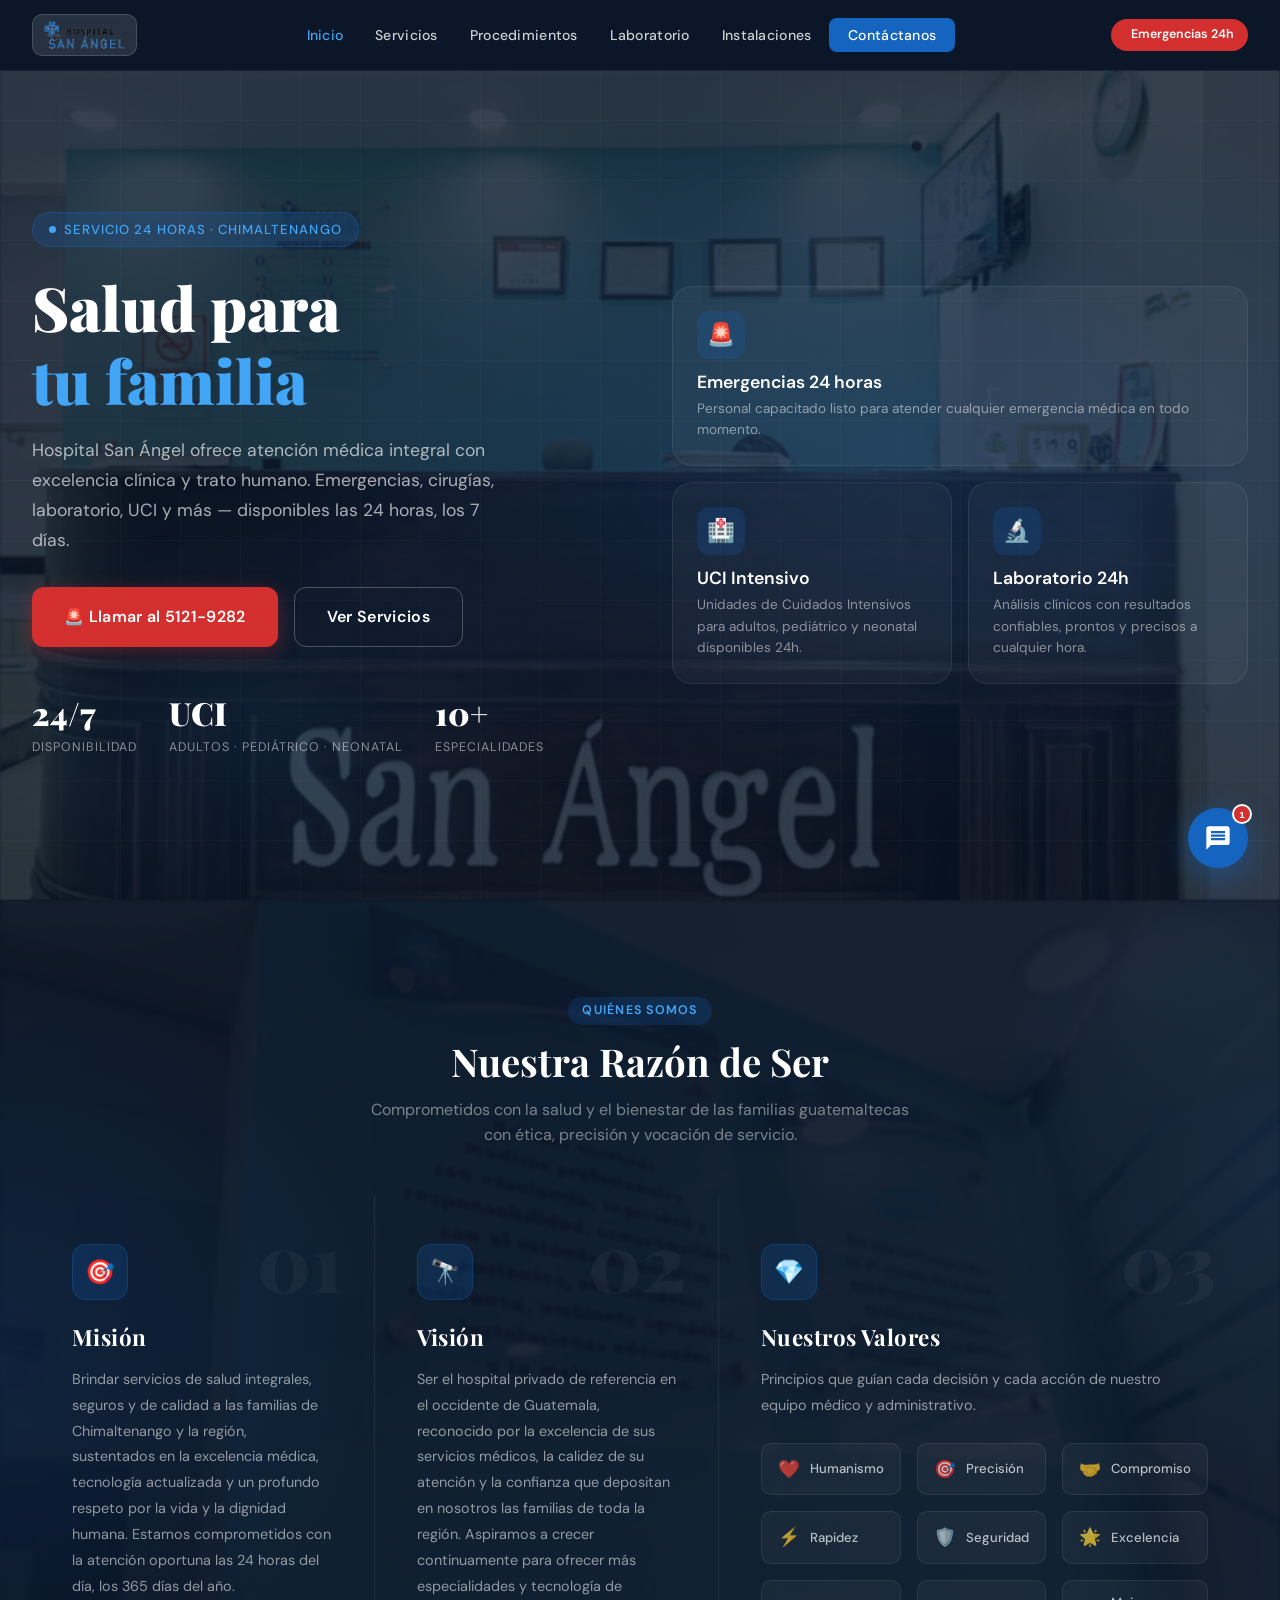
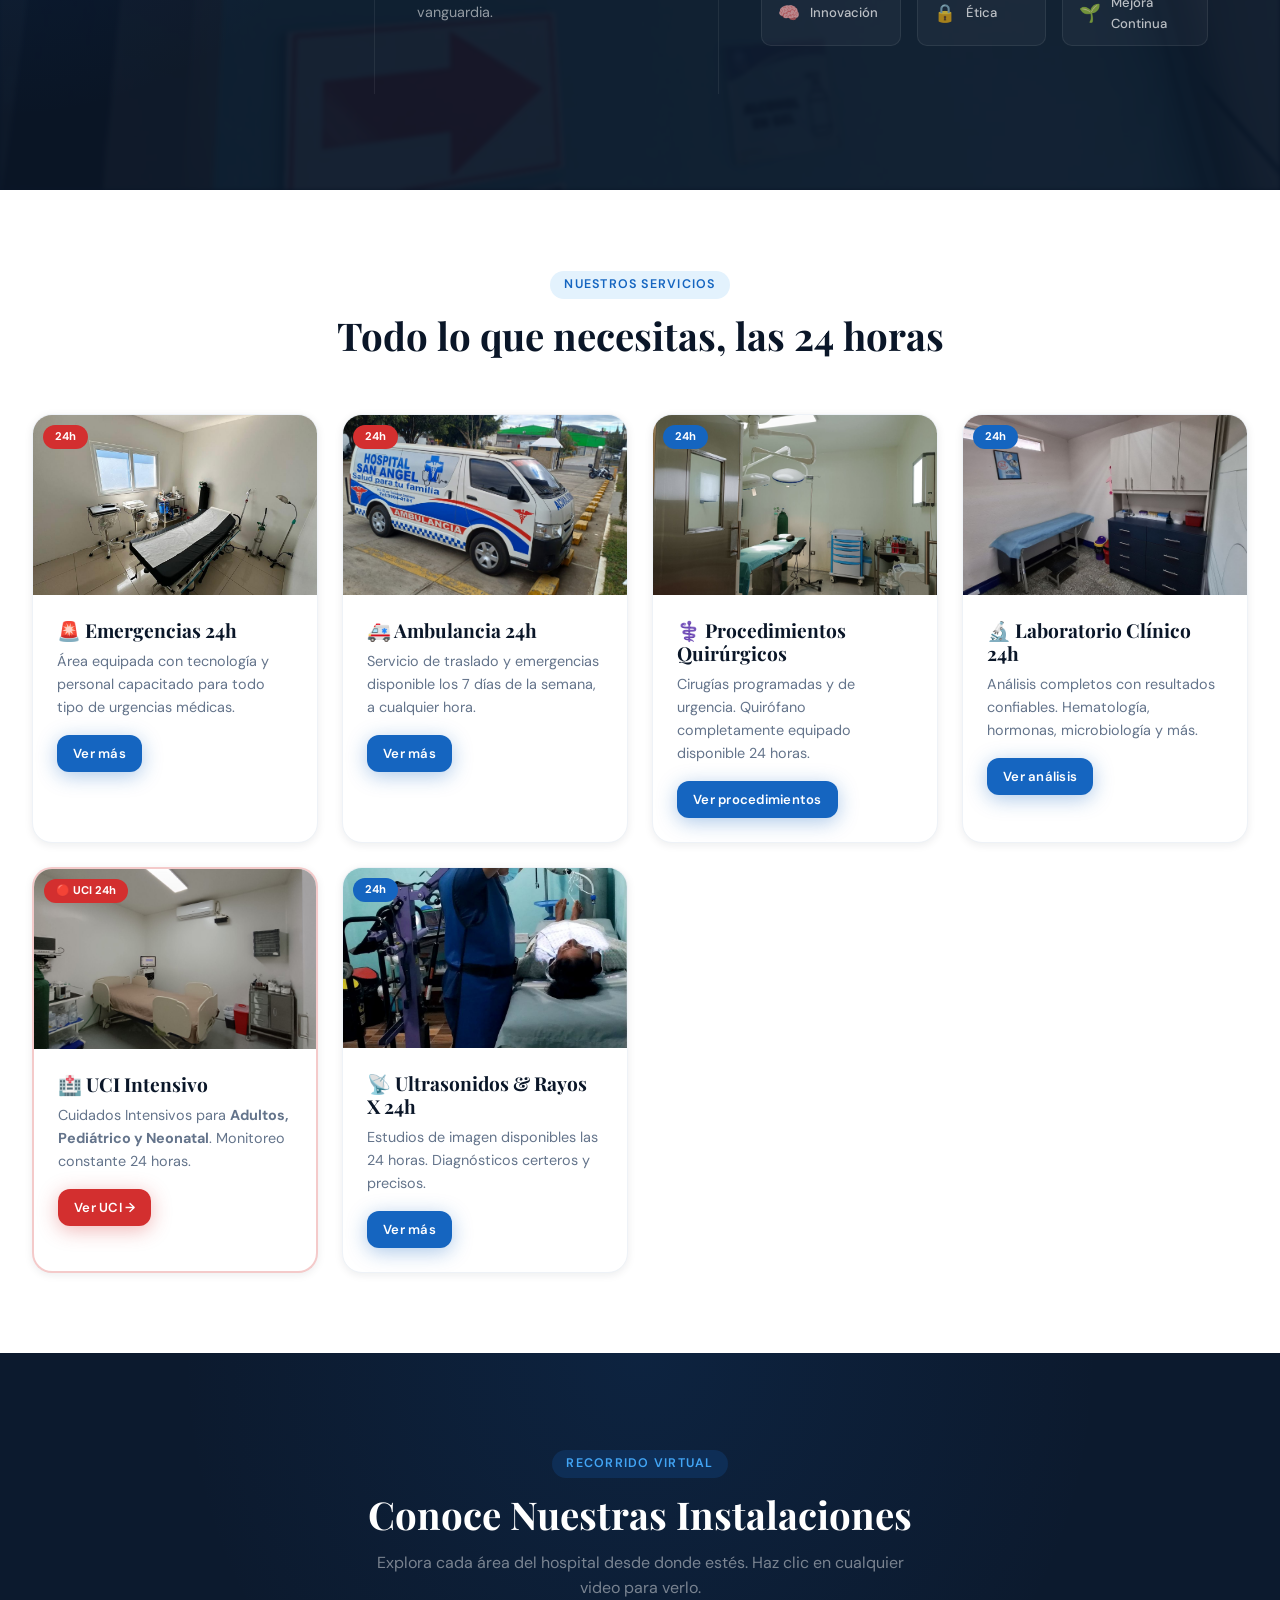
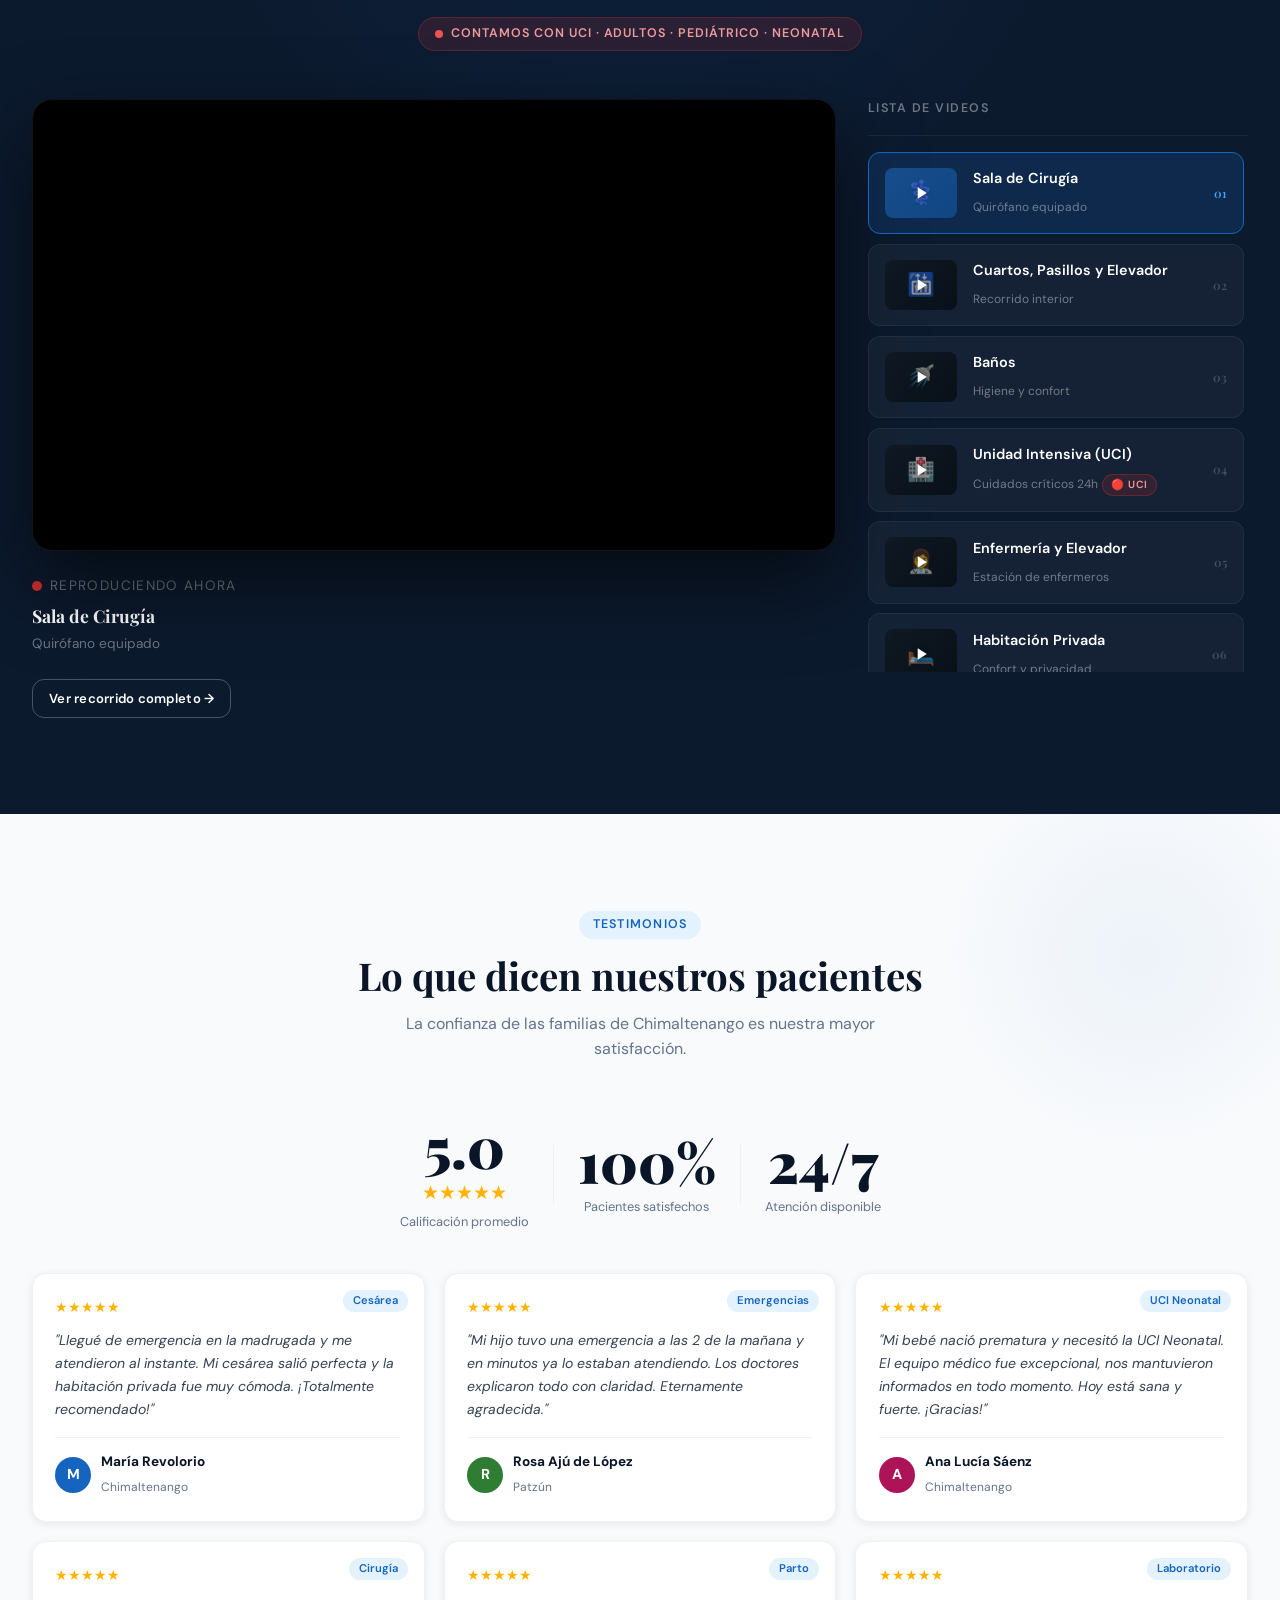
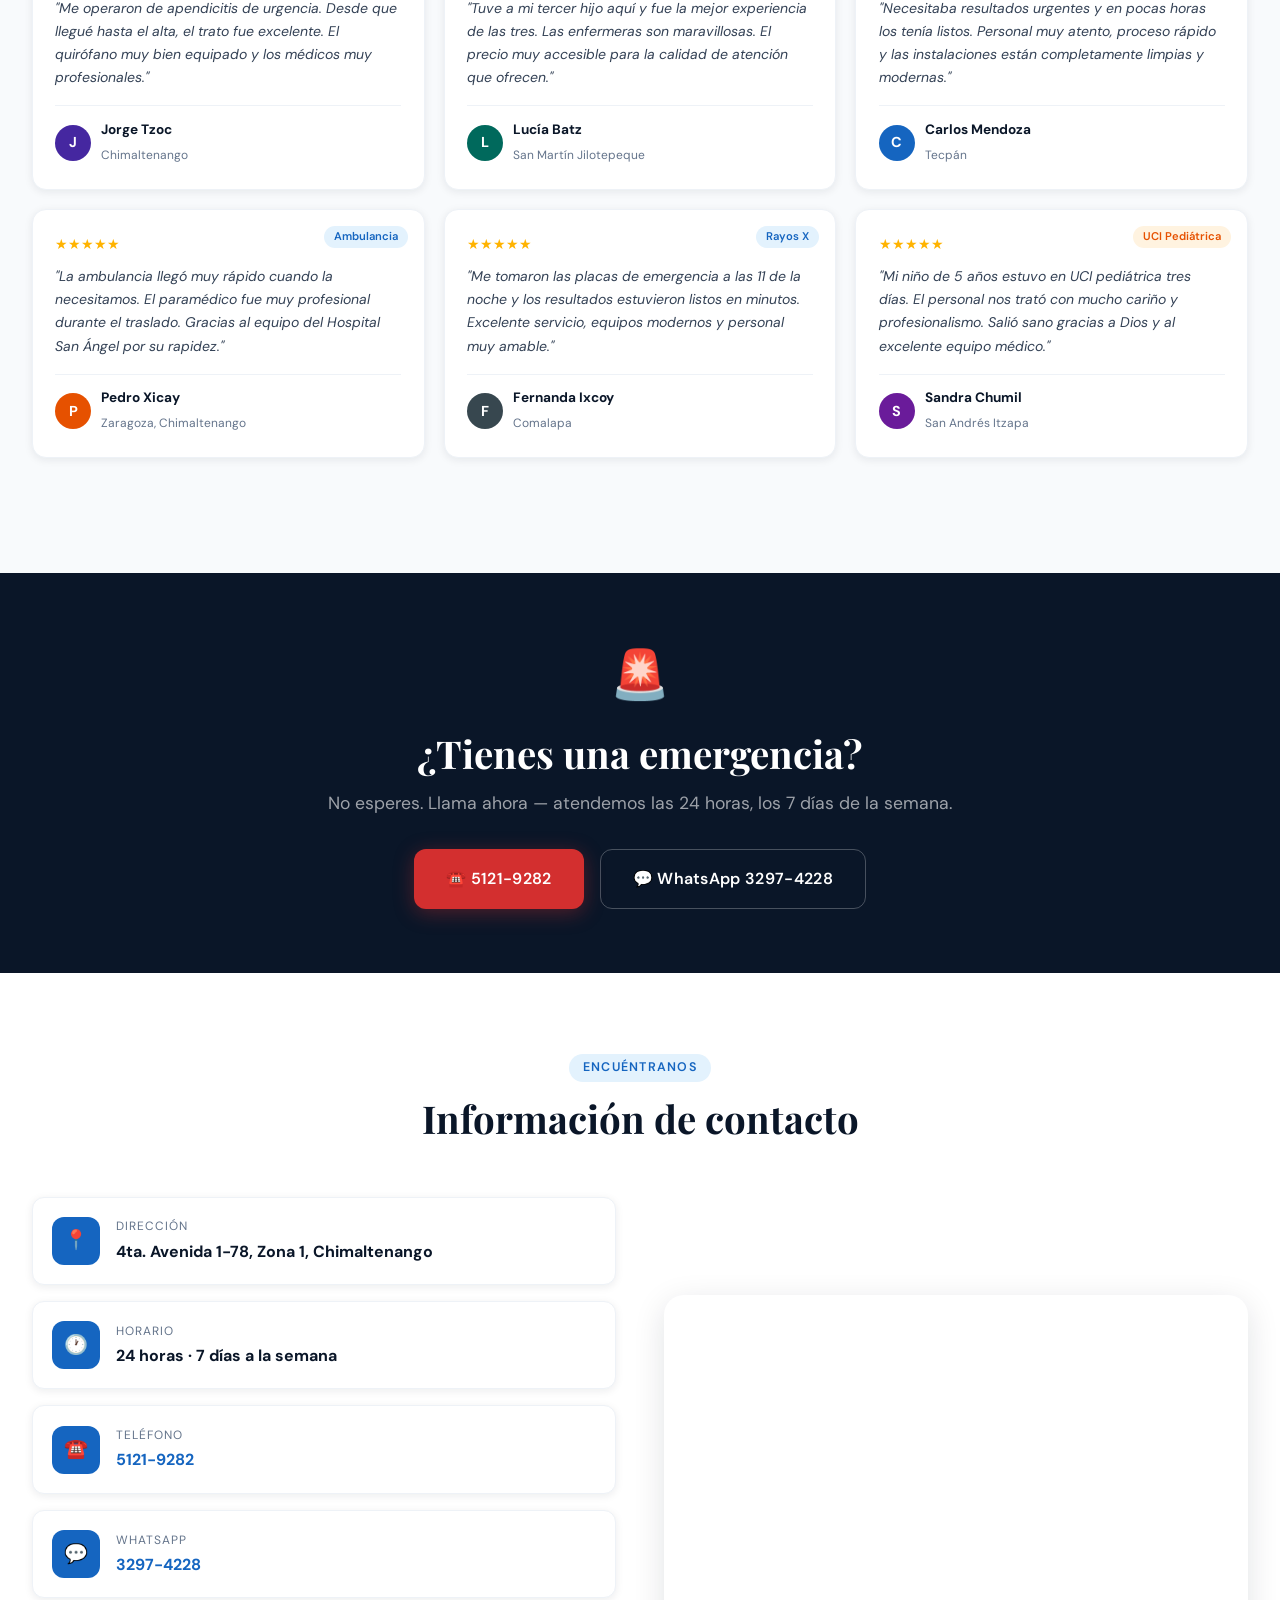
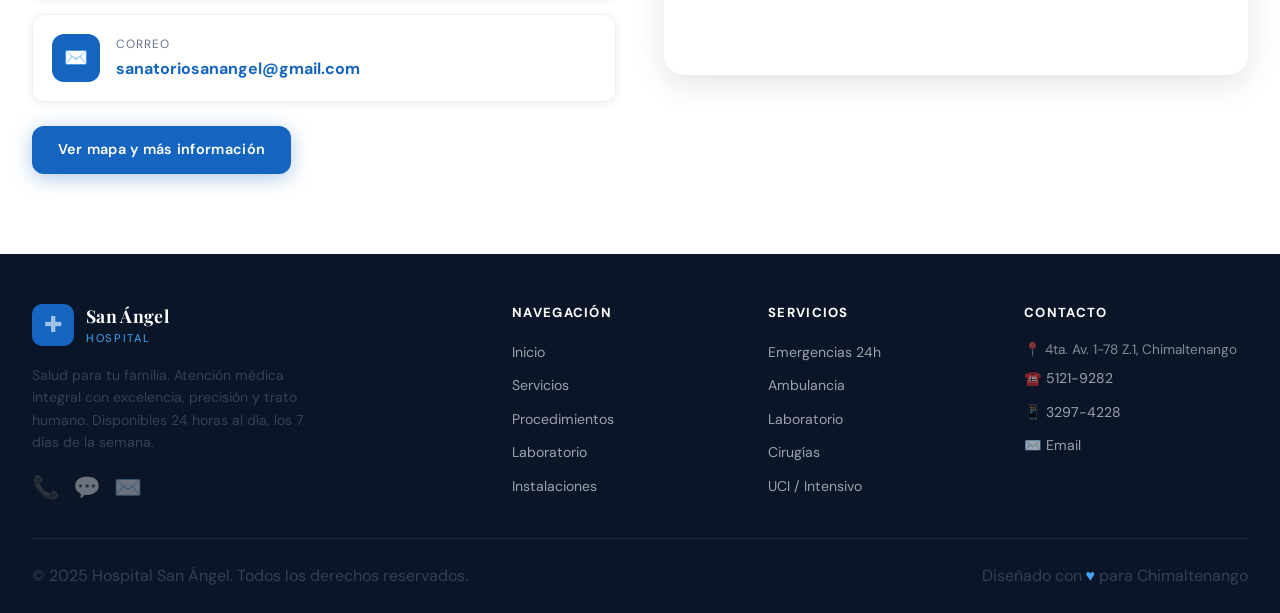
==== index.html @ 94cc9ede "first commit" ====
<!DOCTYPE html>
<html lang="es">
<head>
  <meta charset="UTF-8">
  <meta name="referrer" content="strict-origin-when-cross-origin">
  <meta name="viewport" content="width=device-width, initial-scale=1.0">
  <title>Hospital San Ángel – Salud para tu Familia | Chimaltenango 24hrs</title>
  <meta name="description" content="Hospital San Ángel en Chimaltenango. Atención médica 24 horas: emergencias, cirugías, laboratorio, rayos X, ultrasonidos, UCI Adultos, Pediátrico y Neonatal. Llama al 5121-9282.">
  <link rel="stylesheet" href="css/main.css">
</head>
<body>

<div id="header-root"></div>

<!-- ═══ HERO ═══ -->
<section class="hero" id="home">
  <!-- Foto real del hospital como fondo -->
  <div style="position:absolute;inset:0;z-index:0;overflow:hidden;">
    <img src="assets/fotos/recepcion2.jpg" alt="" 
         style="width:100%;height:100%;object-fit:cover;opacity:0.18;filter:blur(1px) saturate(0.6);">
  </div>
  <div class="hero-bg" style="z-index:1;"></div>
  <div class="hero-grid" style="z-index:1;"></div>
  <div class="hero-inner" style="position:relative;z-index:2;">
    <div class="hero-content">
      <div class="hero-badge fade-in">
        <span class="dot"></span>
        Servicio 24 horas · Chimaltenango
      </div>
      <h1 class="hero-title fade-in fade-in-delay-1">
        Salud para
        <span>tu familia</span>
      </h1>
      <p class="hero-desc fade-in fade-in-delay-2">
        Hospital San Ángel ofrece atención médica integral con excelencia clínica y trato humano. Emergencias, cirugías, laboratorio, UCI y más — disponibles las 24 horas, los 7 días.
      </p>
      <div class="hero-actions fade-in fade-in-delay-3">
        <a href="tel:51219282" class="btn btn-red btn-lg">🚨 Llamar al 5121-9282</a>
        <a href="pages/servicios.html" class="btn btn-outline btn-lg">Ver Servicios</a>
      </div>
      <div class="hero-stats fade-in fade-in-delay-4">
        <div>
          <div class="hero-stat-num">24/7</div>
          <div class="hero-stat-label">Disponibilidad</div>
        </div>
        <div>
          <div class="hero-stat-num">UCI</div>
          <div class="hero-stat-label">Adultos · Pediátrico · Neonatal</div>
        </div>
        <div>
          <div class="hero-stat-num">10+</div>
          <div class="hero-stat-label">Especialidades</div>
        </div>
      </div>
    </div>
    <div class="hero-cards fade-in fade-in-delay-2">
      <div class="hero-card">
        <div class="hero-card-icon">🚨</div>
        <h4>Emergencias 24 horas</h4>
        <p>Personal capacitado listo para atender cualquier emergencia médica en todo momento.</p>
      </div>
      <div class="hero-card">
        <div class="hero-card-icon">🏥</div>
        <h4>UCI Intensivo</h4>
        <p>Unidades de Cuidados Intensivos para adultos, pediátrico y neonatal disponibles 24h.</p>
      </div>
      <div class="hero-card">
        <div class="hero-card-icon">🔬</div>
        <h4>Laboratorio 24h</h4>
        <p>Análisis clínicos con resultados confiables, prontos y precisos a cualquier hora.</p>
      </div>
    </div>
  </div>
</section>

<!-- ═══ MISIÓN VISIÓN VALORES ═══ -->
<section class="mvv-section" id="nosotros" style="position:relative;">
  <div style="position:absolute;inset:0;overflow:hidden;z-index:0;">
    <img src="assets/fotos/vision-mision.jpg" alt="" 
         style="width:100%;height:100%;object-fit:cover;opacity:0.07;filter:blur(2px);">
  </div>
  <div class="container" style="position:relative; z-index:1;">
    <div class="section-header" style="margin-bottom:3rem;">
      <span class="section-label fade-in" style="background:rgba(21,101,192,0.2); color:var(--blue-light); display:inline-block;">Quiénes Somos</span>
      <h2 class="section-title fade-in fade-in-delay-1" style="color:var(--white);">Nuestra Razón de Ser</h2>
      <p class="section-desc fade-in fade-in-delay-2" style="color:rgba(255,255,255,0.45);">Comprometidos con la salud y el bienestar de las familias guatemaltecas con ética, precisión y vocación de servicio.</p>
    </div>
    <div class="mvv-grid fade-in">
      <div class="mvv-card">
        <span class="mvv-number">01</span>
        <div class="mvv-icon">🎯</div>
        <h3>Misión</h3>
        <p>Brindar servicios de salud integrales, seguros y de calidad a las familias de Chimaltenango y la región, sustentados en la excelencia médica, tecnología actualizada y un profundo respeto por la vida y la dignidad humana. Estamos comprometidos con la atención oportuna las 24 horas del día, los 365 días del año.</p>
      </div>
      <div class="mvv-card">
        <span class="mvv-number">02</span>
        <div class="mvv-icon">🔭</div>
        <h3>Visión</h3>
        <p>Ser el hospital privado de referencia en el occidente de Guatemala, reconocido por la excelencia de sus servicios médicos, la calidez de su atención y la confianza que depositan en nosotros las familias de toda la región. Aspiramos a crecer continuamente para ofrecer más especialidades y tecnología de vanguardia.</p>
      </div>
      <div class="mvv-card">
        <span class="mvv-number">03</span>
        <div class="mvv-icon">💎</div>
        <h3>Nuestros Valores</h3>
        <p style="margin-bottom:1.2rem;">Principios que guían cada decisión y cada acción de nuestro equipo médico y administrativo.</p>
        <div class="valores-grid">
          <div class="valor-chip"><span class="v-icon">❤️</span><span>Humanismo</span></div>
          <div class="valor-chip"><span class="v-icon">🎯</span><span>Precisión</span></div>
          <div class="valor-chip"><span class="v-icon">🤝</span><span>Compromiso</span></div>
          <div class="valor-chip"><span class="v-icon">⚡</span><span>Rapidez</span></div>
          <div class="valor-chip"><span class="v-icon">🛡️</span><span>Seguridad</span></div>
          <div class="valor-chip"><span class="v-icon">🌟</span><span>Excelencia</span></div>
          <div class="valor-chip"><span class="v-icon">🧠</span><span>Innovación</span></div>
          <div class="valor-chip"><span class="v-icon">🔒</span><span>Ética</span></div>
          <div class="valor-chip"><span class="v-icon">🌱</span><span>Mejora Continua</span></div>
        </div>
      </div>
    </div>
  </div>
</section>

<!-- ═══ SERVICIOS ═══ -->
<section class="section">
  <div class="container">
    <div class="section-header">
      <span class="section-label fade-in">Nuestros Servicios</span>
      <h2 class="section-title fade-in fade-in-delay-1">Todo lo que necesitas, las 24 horas</h2>
    </div>
    <div class="cards-grid">

      <!-- EMERGENCIAS -->
      <div class="card fade-in" style="padding:0; overflow:hidden;">
        <div style="height:180px; overflow:hidden; position:relative;">
          <img src="assets/fotos/area-de-emergencias.jpg" alt="Emergencias"
               style="width:100%;height:100%;object-fit:cover;transition:transform 0.4s ease;"
               onmouseover="this.style.transform='scale(1.06)'" onmouseout="this.style.transform='scale(1)'">
          <div style="position:absolute;top:10px;left:10px;background:var(--red);color:white;border-radius:100px;padding:3px 12px;font-size:0.7rem;font-weight:700;">24h</div>
        </div>
        <div style="padding:1.5rem;">
          <h3 style="margin-bottom:0.5rem;">🚨 Emergencias 24h</h3>
          <p>Área equipada con tecnología y personal capacitado para todo tipo de urgencias médicas.</p>
          <a href="pages/servicios.html#emergencias" class="btn btn-primary btn-sm" style="margin-top:1rem;">Ver más</a>
        </div>
      </div>

      <!-- AMBULANCIA -->
      <div class="card fade-in fade-in-delay-1" style="padding:0; overflow:hidden;">
        <div style="height:180px; overflow:hidden; position:relative;">
          <img src="assets/fotos/ambulancia.jpg" alt="Ambulancia"
               style="width:100%;height:100%;object-fit:cover;transition:transform 0.4s ease;"
               onmouseover="this.style.transform='scale(1.06)'" onmouseout="this.style.transform='scale(1)'">
          <div style="position:absolute;top:10px;left:10px;background:var(--red);color:white;border-radius:100px;padding:3px 12px;font-size:0.7rem;font-weight:700;">24h</div>
        </div>
        <div style="padding:1.5rem;">
          <h3 style="margin-bottom:0.5rem;">🚑 Ambulancia 24h</h3>
          <p>Servicio de traslado y emergencias disponible los 7 días de la semana, a cualquier hora.</p>
          <a href="pages/servicios.html#ambulancia" class="btn btn-primary btn-sm" style="margin-top:1rem;">Ver más</a>
        </div>
      </div>

      <!-- CIRUGÍAS -->
      <div class="card fade-in fade-in-delay-2" style="padding:0; overflow:hidden;">
        <div style="height:180px; overflow:hidden; position:relative;">
          <img src="assets/fotos/cirugia-1.jpg" alt="Cirugías"
               style="width:100%;height:100%;object-fit:cover;transition:transform 0.4s ease;"
               onmouseover="this.style.transform='scale(1.06)'" onmouseout="this.style.transform='scale(1)'">
          <div style="position:absolute;top:10px;left:10px;background:var(--blue);color:white;border-radius:100px;padding:3px 12px;font-size:0.7rem;font-weight:700;">24h</div>
        </div>
        <div style="padding:1.5rem;">
          <h3 style="margin-bottom:0.5rem;">⚕️ Procedimientos Quirúrgicos</h3>
          <p>Cirugías programadas y de urgencia. Quirófano completamente equipado disponible 24 horas.</p>
          <a href="pages/procedimientos.html" class="btn btn-primary btn-sm" style="margin-top:1rem;">Ver procedimientos</a>
        </div>
      </div>

      <!-- LABORATORIO -->
      <div class="card fade-in fade-in-delay-3" style="padding:0; overflow:hidden;">
        <div style="height:180px; overflow:hidden; position:relative;">
          <img src="assets/fotos/laboratorio-1.jpg" alt="Laboratorio"
               style="width:100%;height:100%;object-fit:cover;transition:transform 0.4s ease;"
               onmouseover="this.style.transform='scale(1.06)'" onmouseout="this.style.transform='scale(1)'">
          <div style="position:absolute;top:10px;left:10px;background:var(--blue);color:white;border-radius:100px;padding:3px 12px;font-size:0.7rem;font-weight:700;">24h</div>
        </div>
        <div style="padding:1.5rem;">
          <h3 style="margin-bottom:0.5rem;">🔬 Laboratorio Clínico 24h</h3>
          <p>Análisis completos con resultados confiables. Hematología, hormonas, microbiología y más.</p>
          <a href="pages/laboratorio.html" class="btn btn-primary btn-sm" style="margin-top:1rem;">Ver análisis</a>
        </div>
      </div>

      <!-- UCI -->
      <div class="card fade-in" style="border: 2px solid rgba(211,47,47,0.25); padding:0; overflow:hidden; position:relative;">
        <div style="height:180px; overflow:hidden; position:relative;">
          <img src="assets/fotos/intensivo-1.jpg" alt="UCI"
               style="width:100%;height:100%;object-fit:cover;transition:transform 0.4s ease;"
               onmouseover="this.style.transform='scale(1.06)'" onmouseout="this.style.transform='scale(1)'">
          <div style="position:absolute;top:10px;left:10px;background:var(--red);color:white;border-radius:100px;padding:3px 12px;font-size:0.7rem;font-weight:700;">🔴 UCI 24h</div>
        </div>
        <div style="padding:1.5rem;">
          <h3 style="margin-bottom:0.5rem;">🏥 UCI Intensivo</h3>
          <p>Cuidados Intensivos para <strong>Adultos, Pediátrico y Neonatal</strong>. Monitoreo constante 24 horas.</p>
          <a href="pages/servicios.html#uci" class="btn btn-red btn-sm" style="margin-top:1rem;">Ver UCI →</a>
        </div>
      </div>

      <!-- RAYOS X / ULTRASONIDO -->
      <div class="card fade-in fade-in-delay-1" style="padding:0; overflow:hidden;">
        <div style="height:180px; overflow:hidden; position:relative;">
          <img src="assets/fotos/equipo-rx-movil.jpg" alt="Rayos X y Ultrasonidos"
               style="width:100%;height:100%;object-fit:cover;transition:transform 0.4s ease;"
               onmouseover="this.style.transform='scale(1.06)'" onmouseout="this.style.transform='scale(1)'">
          <div style="position:absolute;top:10px;left:10px;background:var(--blue);color:white;border-radius:100px;padding:3px 12px;font-size:0.7rem;font-weight:700;">24h</div>
        </div>
        <div style="padding:1.5rem;">
          <h3 style="margin-bottom:0.5rem;">📡 Ultrasonidos & Rayos X 24h</h3>
          <p>Estudios de imagen disponibles las 24 horas. Diagnósticos certeros y precisos.</p>
          <a href="pages/laboratorio.html" class="btn btn-primary btn-sm" style="margin-top:1rem;">Ver más</a>
        </div>
      </div>

    </div>
  </div>
</section>

<!-- ═══ RECORRIDO VIRTUAL – VIDEO ═══ -->
<section class="video-section" id="recorrido">
  <div class="container">
    <div class="section-header" style="position:relative; z-index:1; margin-bottom:3rem;">
      <span class="section-label fade-in" style="background:rgba(21,101,192,0.2); color:var(--blue-light); display:inline-block;">Recorrido Virtual</span>
      <h2 class="section-title fade-in fade-in-delay-1" style="color:var(--white);">Conoce Nuestras Instalaciones</h2>
      <p class="section-desc fade-in fade-in-delay-2" style="color:rgba(255,255,255,0.45);">Explora cada área del hospital desde donde estés. Haz clic en cualquier video para verlo.</p>
      <div style="margin-top:1rem;" class="fade-in fade-in-delay-3">
        <div style="display:inline-flex; align-items:center; gap:8px; background:rgba(211,47,47,0.15); border:1px solid rgba(211,47,47,0.3); border-radius:100px; padding:6px 16px;">
          <span style="width:8px;height:8px;background:#EF5350;border-radius:50%;animation:pulse-red 1.5s infinite;display:block;flex-shrink:0;"></span>
          <span style="color:#EF9A9A; font-size:0.78rem; font-weight:600; letter-spacing:0.08em; text-transform:uppercase;">Contamos con UCI · Adultos · Pediátrico · Neonatal</span>
        </div>
      </div>
    </div>

    <div class="video-layout">
      <div class="video-player-wrap fade-in">
        <div class="video-player-frame">
          <iframe id="mainVideoFrame"
            src="https://www.youtube.com/embed/x-g8DHKuoIQ?rel=0&modestbranding=1&autoplay=1&mute=1"
            title="Sala de Cirugía – Hospital San Ángel"
            allow="accelerometer; autoplay; clipboard-write; encrypted-media; gyroscope; picture-in-picture"
            referrerpolicy="strict-origin-when-cross-origin"
            allowfullscreen></iframe>
        </div>
        <div style="margin-top:1.5rem;">
          <div style="display:flex; align-items:center; gap:8px; margin-bottom:5px;">
            <span class="now-playing-dot"></span>
            <span class="now-playing-text">Reproduciendo ahora</span>
          </div>
          <div class="now-playing-title" id="nowPlayingTitle">Sala de Cirugía</div>
          <div id="nowPlayingDesc" style="color:rgba(255,255,255,0.4); font-size:0.85rem; margin-top:3px;">Quirófano equipado</div>
        </div>
        <div style="margin-top:1.5rem;">
          <a href="pages/recorrido.html" class="btn btn-outline btn-sm">Ver recorrido completo →</a>
        </div>
      </div>

      <div class="fade-in fade-in-delay-1">
        <div style="margin-bottom:1rem; padding-bottom:1rem; border-bottom:1px solid rgba(255,255,255,0.06);">
          <p style="color:rgba(255,255,255,0.4); font-size:0.78rem; letter-spacing:0.12em; text-transform:uppercase; font-weight:600;">Lista de videos</p>
        </div>
        <div class="video-list" id="videoList"></div>
      </div>
    </div>
  </div>
</section>

<!-- ═══ TESTIMONIOS ═══ -->
<section class="testimonios-section" id="testimonios">
  <div class="container">
    <div class="section-header">
      <span class="section-label fade-in">Testimonios</span>
      <h2 class="section-title fade-in fade-in-delay-1">Lo que dicen nuestros pacientes</h2>
      <p class="section-desc fade-in fade-in-delay-2">La confianza de las familias de Chimaltenango es nuestra mayor satisfacción.</p>
    </div>

    <!-- RATING RESUMEN -->
    <div style="display:flex; align-items:center; justify-content:center; gap:1.5rem; margin-bottom:2.5rem; flex-wrap:wrap;" class="fade-in">
      <div style="text-align:center;">
        <div style="font-family:'Playfair Display',serif; font-size:3.5rem; font-weight:900; color:var(--navy); line-height:1;">5.0</div>
        <div style="display:flex; gap:3px; justify-content:center; margin:4px 0;">
          <span style="color:#FFB300; font-size:1.2rem;">★★★★★</span>
        </div>
        <div style="font-size:0.8rem; color:var(--gray-500);">Calificación promedio</div>
      </div>
      <div style="width:1px; height:60px; background:var(--gray-200);"></div>
      <div style="text-align:center;">
        <div style="font-family:'Playfair Display',serif; font-size:3.5rem; font-weight:900; color:var(--navy); line-height:1;">100%</div>
        <div style="font-size:0.8rem; color:var(--gray-500); margin-top:8px;">Pacientes satisfechos</div>
      </div>
      <div style="width:1px; height:60px; background:var(--gray-200);"></div>
      <div style="text-align:center;">
        <div style="font-family:'Playfair Display',serif; font-size:3.5rem; font-weight:900; color:var(--navy); line-height:1;">24/7</div>
        <div style="font-size:0.8rem; color:var(--gray-500); margin-top:8px;">Atención disponible</div>
      </div>
    </div>

    <!-- GRID DE TARJETAS -->
    <div style="
      display: grid;
      grid-template-columns: repeat(3, 1fr);
      gap: 1.2rem;
    " class="fade-in" id="testimoniosGrid">

      <!-- 1 -->
      <div style="background:white; border-radius:14px; padding:1.4rem; border:1px solid var(--gray-200); box-shadow:var(--shadow-sm); position:relative; transition:box-shadow 0.3s, transform 0.3s;"
           onmouseover="this.style.boxShadow='0 8px 32px rgba(10,22,40,0.12)';this.style.transform='translateY(-3px)'"
           onmouseout="this.style.boxShadow='var(--shadow-sm)';this.style.transform='translateY(0)'">
        <span style="position:absolute;top:1rem;right:1rem;background:var(--blue-pale);color:var(--blue);border-radius:100px;padding:2px 10px;font-size:0.7rem;font-weight:600;">Cesárea</span>
        <div style="color:#FFB300; font-size:0.9rem; margin-bottom:0.6rem;">★★★★★</div>
        <p style="font-size:0.875rem; color:var(--gray-700); line-height:1.65; font-style:italic; margin-bottom:1rem;">"Llegué de emergencia en la madrugada y me atendieron al instante. Mi cesárea salió perfecta y la habitación privada fue muy cómoda. ¡Totalmente recomendado!"</p>
        <div style="display:flex; align-items:center; gap:10px; padding-top:0.8rem; border-top:1px solid var(--gray-200);">
          <div style="width:36px;height:36px;border-radius:50%;background:#1565C0;color:white;display:flex;align-items:center;justify-content:center;font-weight:700;font-size:0.9rem;flex-shrink:0;">M</div>
          <div><strong style="display:block;font-size:0.85rem;color:var(--navy);">María Revolorio</strong><span style="font-size:0.75rem;color:var(--gray-500);">Chimaltenango</span></div>
        </div>
      </div>

      <!-- 2 -->
      <div style="background:white; border-radius:14px; padding:1.4rem; border:1px solid var(--gray-200); box-shadow:var(--shadow-sm); position:relative; transition:box-shadow 0.3s, transform 0.3s;"
           onmouseover="this.style.boxShadow='0 8px 32px rgba(10,22,40,0.12)';this.style.transform='translateY(-3px)'"
           onmouseout="this.style.boxShadow='var(--shadow-sm)';this.style.transform='translateY(0)'">
        <span style="position:absolute;top:1rem;right:1rem;background:var(--blue-pale);color:var(--blue);border-radius:100px;padding:2px 10px;font-size:0.7rem;font-weight:600;">Emergencias</span>
        <div style="color:#FFB300; font-size:0.9rem; margin-bottom:0.6rem;">★★★★★</div>
        <p style="font-size:0.875rem; color:var(--gray-700); line-height:1.65; font-style:italic; margin-bottom:1rem;">"Mi hijo tuvo una emergencia a las 2 de la mañana y en minutos ya lo estaban atendiendo. Los doctores explicaron todo con claridad. Eternamente agradecida."</p>
        <div style="display:flex; align-items:center; gap:10px; padding-top:0.8rem; border-top:1px solid var(--gray-200);">
          <div style="width:36px;height:36px;border-radius:50%;background:#2E7D32;color:white;display:flex;align-items:center;justify-content:center;font-weight:700;font-size:0.9rem;flex-shrink:0;">R</div>
          <div><strong style="display:block;font-size:0.85rem;color:var(--navy);">Rosa Ajú de López</strong><span style="font-size:0.75rem;color:var(--gray-500);">Patzún</span></div>
        </div>
      </div>

      <!-- 3 -->
      <div style="background:white; border-radius:14px; padding:1.4rem; border:1px solid var(--gray-200); box-shadow:var(--shadow-sm); position:relative; transition:box-shadow 0.3s, transform 0.3s;"
           onmouseover="this.style.boxShadow='0 8px 32px rgba(10,22,40,0.12)';this.style.transform='translateY(-3px)'"
           onmouseout="this.style.boxShadow='var(--shadow-sm)';this.style.transform='translateY(0)'">
        <span style="position:absolute;top:1rem;right:1rem;background:var(--blue-pale);color:var(--blue);border-radius:100px;padding:2px 10px;font-size:0.7rem;font-weight:600;">UCI Neonatal</span>
        <div style="color:#FFB300; font-size:0.9rem; margin-bottom:0.6rem;">★★★★★</div>
        <p style="font-size:0.875rem; color:var(--gray-700); line-height:1.65; font-style:italic; margin-bottom:1rem;">"Mi bebé nació prematura y necesitó la UCI Neonatal. El equipo médico fue excepcional, nos mantuvieron informados en todo momento. Hoy está sana y fuerte. ¡Gracias!"</p>
        <div style="display:flex; align-items:center; gap:10px; padding-top:0.8rem; border-top:1px solid var(--gray-200);">
          <div style="width:36px;height:36px;border-radius:50%;background:#AD1457;color:white;display:flex;align-items:center;justify-content:center;font-weight:700;font-size:0.9rem;flex-shrink:0;">A</div>
          <div><strong style="display:block;font-size:0.85rem;color:var(--navy);">Ana Lucía Sáenz</strong><span style="font-size:0.75rem;color:var(--gray-500);">Chimaltenango</span></div>
        </div>
      </div>

      <!-- 4 -->
      <div style="background:white; border-radius:14px; padding:1.4rem; border:1px solid var(--gray-200); box-shadow:var(--shadow-sm); position:relative; transition:box-shadow 0.3s, transform 0.3s;"
           onmouseover="this.style.boxShadow='0 8px 32px rgba(10,22,40,0.12)';this.style.transform='translateY(-3px)'"
           onmouseout="this.style.boxShadow='var(--shadow-sm)';this.style.transform='translateY(0)'">
        <span style="position:absolute;top:1rem;right:1rem;background:var(--blue-pale);color:var(--blue);border-radius:100px;padding:2px 10px;font-size:0.7rem;font-weight:600;">Cirugía</span>
        <div style="color:#FFB300; font-size:0.9rem; margin-bottom:0.6rem;">★★★★★</div>
        <p style="font-size:0.875rem; color:var(--gray-700); line-height:1.65; font-style:italic; margin-bottom:1rem;">"Me operaron de apendicitis de urgencia. Desde que llegué hasta el alta, el trato fue excelente. El quirófano muy bien equipado y los médicos muy profesionales."</p>
        <div style="display:flex; align-items:center; gap:10px; padding-top:0.8rem; border-top:1px solid var(--gray-200);">
          <div style="width:36px;height:36px;border-radius:50%;background:#4527A0;color:white;display:flex;align-items:center;justify-content:center;font-weight:700;font-size:0.9rem;flex-shrink:0;">J</div>
          <div><strong style="display:block;font-size:0.85rem;color:var(--navy);">Jorge Tzoc</strong><span style="font-size:0.75rem;color:var(--gray-500);">Chimaltenango</span></div>
        </div>
      </div>

      <!-- 5 -->
      <div style="background:white; border-radius:14px; padding:1.4rem; border:1px solid var(--gray-200); box-shadow:var(--shadow-sm); position:relative; transition:box-shadow 0.3s, transform 0.3s;"
           onmouseover="this.style.boxShadow='0 8px 32px rgba(10,22,40,0.12)';this.style.transform='translateY(-3px)'"
           onmouseout="this.style.boxShadow='var(--shadow-sm)';this.style.transform='translateY(0)'">
        <span style="position:absolute;top:1rem;right:1rem;background:var(--blue-pale);color:var(--blue);border-radius:100px;padding:2px 10px;font-size:0.7rem;font-weight:600;">Parto</span>
        <div style="color:#FFB300; font-size:0.9rem; margin-bottom:0.6rem;">★★★★★</div>
        <p style="font-size:0.875rem; color:var(--gray-700); line-height:1.65; font-style:italic; margin-bottom:1rem;">"Tuve a mi tercer hijo aquí y fue la mejor experiencia de las tres. Las enfermeras son maravillosas. El precio muy accesible para la calidad de atención que ofrecen."</p>
        <div style="display:flex; align-items:center; gap:10px; padding-top:0.8rem; border-top:1px solid var(--gray-200);">
          <div style="width:36px;height:36px;border-radius:50%;background:#00695C;color:white;display:flex;align-items:center;justify-content:center;font-weight:700;font-size:0.9rem;flex-shrink:0;">L</div>
          <div><strong style="display:block;font-size:0.85rem;color:var(--navy);">Lucía Batz</strong><span style="font-size:0.75rem;color:var(--gray-500);">San Martín Jilotepeque</span></div>
        </div>
      </div>

      <!-- 6 -->
      <div style="background:white; border-radius:14px; padding:1.4rem; border:1px solid var(--gray-200); box-shadow:var(--shadow-sm); position:relative; transition:box-shadow 0.3s, transform 0.3s;"
           onmouseover="this.style.boxShadow='0 8px 32px rgba(10,22,40,0.12)';this.style.transform='translateY(-3px)'"
           onmouseout="this.style.boxShadow='var(--shadow-sm)';this.style.transform='translateY(0)'">
        <span style="position:absolute;top:1rem;right:1rem;background:var(--blue-pale);color:var(--blue);border-radius:100px;padding:2px 10px;font-size:0.7rem;font-weight:600;">Laboratorio</span>
        <div style="color:#FFB300; font-size:0.9rem; margin-bottom:0.6rem;">★★★★★</div>
        <p style="font-size:0.875rem; color:var(--gray-700); line-height:1.65; font-style:italic; margin-bottom:1rem;">"Necesitaba resultados urgentes y en pocas horas los tenía listos. Personal muy atento, proceso rápido y las instalaciones están completamente limpias y modernas."</p>
        <div style="display:flex; align-items:center; gap:10px; padding-top:0.8rem; border-top:1px solid var(--gray-200);">
          <div style="width:36px;height:36px;border-radius:50%;background:#1565C0;color:white;display:flex;align-items:center;justify-content:center;font-weight:700;font-size:0.9rem;flex-shrink:0;">C</div>
          <div><strong style="display:block;font-size:0.85rem;color:var(--navy);">Carlos Mendoza</strong><span style="font-size:0.75rem;color:var(--gray-500);">Tecpán</span></div>
        </div>
      </div>

      <!-- 7 -->
      <div style="background:white; border-radius:14px; padding:1.4rem; border:1px solid var(--gray-200); box-shadow:var(--shadow-sm); position:relative; transition:box-shadow 0.3s, transform 0.3s;"
           onmouseover="this.style.boxShadow='0 8px 32px rgba(10,22,40,0.12)';this.style.transform='translateY(-3px)'"
           onmouseout="this.style.boxShadow='var(--shadow-sm)';this.style.transform='translateY(0)'">
        <span style="position:absolute;top:1rem;right:1rem;background:var(--blue-pale);color:var(--blue);border-radius:100px;padding:2px 10px;font-size:0.7rem;font-weight:600;">Ambulancia</span>
        <div style="color:#FFB300; font-size:0.9rem; margin-bottom:0.6rem;">★★★★★</div>
        <p style="font-size:0.875rem; color:var(--gray-700); line-height:1.65; font-style:italic; margin-bottom:1rem;">"La ambulancia llegó muy rápido cuando la necesitamos. El paramédico fue muy profesional durante el traslado. Gracias al equipo del Hospital San Ángel por su rapidez."</p>
        <div style="display:flex; align-items:center; gap:10px; padding-top:0.8rem; border-top:1px solid var(--gray-200);">
          <div style="width:36px;height:36px;border-radius:50%;background:#E65100;color:white;display:flex;align-items:center;justify-content:center;font-weight:700;font-size:0.9rem;flex-shrink:0;">P</div>
          <div><strong style="display:block;font-size:0.85rem;color:var(--navy);">Pedro Xicay</strong><span style="font-size:0.75rem;color:var(--gray-500);">Zaragoza, Chimaltenango</span></div>
        </div>
      </div>

      <!-- 8 -->
      <div style="background:white; border-radius:14px; padding:1.4rem; border:1px solid var(--gray-200); box-shadow:var(--shadow-sm); position:relative; transition:box-shadow 0.3s, transform 0.3s;"
           onmouseover="this.style.boxShadow='0 8px 32px rgba(10,22,40,0.12)';this.style.transform='translateY(-3px)'"
           onmouseout="this.style.boxShadow='var(--shadow-sm)';this.style.transform='translateY(0)'">
        <span style="position:absolute;top:1rem;right:1rem;background:var(--blue-pale);color:var(--blue);border-radius:100px;padding:2px 10px;font-size:0.7rem;font-weight:600;">Rayos X</span>
        <div style="color:#FFB300; font-size:0.9rem; margin-bottom:0.6rem;">★★★★★</div>
        <p style="font-size:0.875rem; color:var(--gray-700); line-height:1.65; font-style:italic; margin-bottom:1rem;">"Me tomaron las placas de emergencia a las 11 de la noche y los resultados estuvieron listos en minutos. Excelente servicio, equipos modernos y personal muy amable."</p>
        <div style="display:flex; align-items:center; gap:10px; padding-top:0.8rem; border-top:1px solid var(--gray-200);">
          <div style="width:36px;height:36px;border-radius:50%;background:#37474F;color:white;display:flex;align-items:center;justify-content:center;font-weight:700;font-size:0.9rem;flex-shrink:0;">F</div>
          <div><strong style="display:block;font-size:0.85rem;color:var(--navy);">Fernanda Ixcoy</strong><span style="font-size:0.75rem;color:var(--gray-500);">Comalapa</span></div>
        </div>
      </div>

      <!-- 9 -->
      <div style="background:white; border-radius:14px; padding:1.4rem; border:1px solid var(--gray-200); box-shadow:var(--shadow-sm); position:relative; transition:box-shadow 0.3s, transform 0.3s;"
           onmouseover="this.style.boxShadow='0 8px 32px rgba(10,22,40,0.12)';this.style.transform='translateY(-3px)'"
           onmouseout="this.style.boxShadow='var(--shadow-sm)';this.style.transform='translateY(0)'">
        <span style="position:absolute;top:1rem;right:1rem;background:#FFF3E0;color:#E65100;border-radius:100px;padding:2px 10px;font-size:0.7rem;font-weight:600;">UCI Pediátrica</span>
        <div style="color:#FFB300; font-size:0.9rem; margin-bottom:0.6rem;">★★★★★</div>
        <p style="font-size:0.875rem; color:var(--gray-700); line-height:1.65; font-style:italic; margin-bottom:1rem;">"Mi niño de 5 años estuvo en UCI pediátrica tres días. El personal nos trató con mucho cariño y profesionalismo. Salió sano gracias a Dios y al excelente equipo médico."</p>
        <div style="display:flex; align-items:center; gap:10px; padding-top:0.8rem; border-top:1px solid var(--gray-200);">
          <div style="width:36px;height:36px;border-radius:50%;background:#6A1B9A;color:white;display:flex;align-items:center;justify-content:center;font-weight:700;font-size:0.9rem;flex-shrink:0;">S</div>
          <div><strong style="display:block;font-size:0.85rem;color:var(--navy);">Sandra Chumil</strong><span style="font-size:0.75rem;color:var(--gray-500);">San Andrés Itzapa</span></div>
        </div>
      </div>

    </div>

    <!-- RESPONSIVE: en mobile mostrar solo 6, boton ver más -->
    <div style="text-align:center; margin-top:2rem;" class="fade-in" id="verMasBtn">
      <button onclick="document.getElementById('testimoniosExtra').style.display='grid'; this.style.display='none';"
              class="btn btn-primary">Ver más testimonios ↓</button>
    </div>

    <!-- FILA EXTRA (oculta por defecto en mobile) -->
    <div id="testimoniosExtra" style="
      display: grid;
      grid-template-columns: repeat(3, 1fr);
      gap: 1.2rem;
      margin-top: 1.2rem;
    "></div>

  </div>
</section>

<style>
  @media (max-width: 1024px) {
    #testimoniosGrid, #testimoniosExtra { grid-template-columns: repeat(2, 1fr) !important; }
  }
  @media (max-width: 600px) {
    #testimoniosGrid, #testimoniosExtra { grid-template-columns: 1fr !important; }
  }
  /* Hide ver más button on desktop */
  @media (min-width: 768px) {
    #verMasBtn { display: none !important; }
    #testimoniosExtra { display: grid !important; }
  }
</style>

<!-- ═══ CTA ═══ -->
<section style="background: var(--navy); padding: 4rem 0;">
  <div class="container" style="text-align:center;">
    <div class="fade-in">
      <div style="font-size: 3rem; margin-bottom: 1rem;">🚨</div>
      <h2 style="color:white; margin-bottom:0.8rem;">¿Tienes una emergencia?</h2>
      <p style="color:rgba(255,255,255,0.6); margin-bottom:2rem; font-size:1.1rem;">No esperes. Llama ahora — atendemos las 24 horas, los 7 días de la semana.</p>
      <div style="display:flex; gap:1rem; justify-content:center; flex-wrap:wrap;">
        <a href="tel:51219282" class="btn btn-red btn-lg">☎️ 5121-9282</a>
        <a href="https://wa.me/50232974228" target="_blank" class="btn btn-outline btn-lg">💬 WhatsApp 3297-4228</a>
      </div>
    </div>
  </div>
</section>

<!-- ═══ CONTACTO ═══ -->
<section class="section">
  <div class="container">
    <div class="section-header">
      <span class="section-label fade-in">Encuéntranos</span>
      <h2 class="section-title fade-in fade-in-delay-1">Información de contacto</h2>
    </div>
    <div class="contact-grid fade-in">
      <div>
        <div class="contact-item">
          <div class="contact-icon">📍</div>
          <div class="contact-info"><label>Dirección</label><strong>4ta. Avenida 1-78, Zona 1, Chimaltenango</strong></div>
        </div>
        <div class="contact-item">
          <div class="contact-icon">🕐</div>
          <div class="contact-info"><label>Horario</label><strong>24 horas · 7 días a la semana</strong></div>
        </div>
        <div class="contact-item">
          <div class="contact-icon">☎️</div>
          <div class="contact-info"><label>Teléfono</label><strong><a href="tel:51219282" style="color:var(--blue);">5121-9282</a></strong></div>
        </div>
        <div class="contact-item">
          <div class="contact-icon">💬</div>
          <div class="contact-info"><label>WhatsApp</label><strong><a href="https://wa.me/50232974228" style="color:var(--blue);">3297-4228</a></strong></div>
        </div>
        <div class="contact-item">
          <div class="contact-icon">✉️</div>
          <div class="contact-info"><label>Correo</label><strong><a href="mailto:sanatoriosanangel@gmail.com" style="color:var(--blue);">sanatoriosanangel@gmail.com</a></strong></div>
        </div>
        <div style="margin-top:1.5rem;">
          <a href="pages/contacto.html" class="btn btn-primary">Ver mapa y más información</a>
        </div>
      </div>
      <div class="fade-in fade-in-delay-1">
        <div style="border-radius:var(--radius-lg); overflow:hidden; box-shadow:var(--shadow-md);">
          <iframe
            src="https://maps.google.com/maps?q=Hospital+San+Angel+4ta+Avenida+Zona+1+Chimaltenango&output=embed&z=15"
            width="100%" height="380" style="border:0; display:block;"
            allowfullscreen="" loading="lazy"
            referrerpolicy="strict-origin-when-cross-origin"
            title="Mapa Hospital San Ángel">
          </iframe>
        </div>
      </div>
    </div>
  </div>
</section>

<div id="footer-root"></div>
<div id="chatbot-root"></div>

<script src="js/components.js"></script>
<script src="js/main.js"></script>
<script>
  document.getElementById('header-root').innerHTML = renderHeaderHome('home');
  document.getElementById('footer-root').innerHTML = renderFooter(false);
  document.getElementById('chatbot-root').innerHTML = renderChatbot();

  // ─── VIDEO DATA ───
  const VIDEOS = [
    { id:'x-g8DHKuoIQ', title:'Sala de Cirugía', desc:'Quirófano equipado', icon:'⚕️', isShort:false, uci:false },
    { id:'V4IQIAW1RAo', title:'Cuartos, Pasillos y Elevador', desc:'Recorrido interior', icon:'🛗', isShort:true, uci:false },
    { id:'tFEO3rXBIng', title:'Baños', desc:'Higiene y confort', icon:'🚿', isShort:true, uci:false },
    { id:'5hyaWnWbstU', title:'Unidad Intensiva (UCI)', desc:'Cuidados críticos 24h', icon:'🏥', isShort:true, uci:true },
    { id:'1SQeuFLvvTU', title:'Enfermería y Elevador', desc:'Estación de enfermeros', icon:'👩‍⚕️', isShort:true, uci:false },
    { id:'14rX8thb6tw', title:'Habitación Privada', desc:'Confort y privacidad', icon:'🛏️', isShort:true, uci:false },
    { id:'GRaelYVuV08', title:'Incubadoras — UCI Neonatal', desc:'Cuidado neonatal especializado', icon:'👶', isShort:true, uci:true }
  ];

  function selectVideo(index) {
    const v = VIDEOS[index];
    const url = `https://www.youtube.com/embed/${v.id}?rel=0&modestbranding=1`;
    const frame = document.getElementById('mainVideoFrame');
    frame.setAttribute('referrerpolicy', 'strict-origin-when-cross-origin');
    frame.src = url;
    document.getElementById('nowPlayingTitle').textContent = v.title;
    document.getElementById('nowPlayingDesc').textContent = v.desc;
    document.querySelectorAll('.video-item').forEach((el,i) => el.classList.toggle('active', i === index));
  }

  (function buildPlaylist() {
    const list = document.getElementById('videoList');
    if (!list) return;
    list.innerHTML = VIDEOS.map((v,i) => `
      <div class="video-item ${i===0?'active':''}" onclick="selectVideo(${i})">
        <div class="video-thumb">
          <img src="https://img.youtube.com/vi/${v.id}/mqdefault.jpg" alt="${v.title}"
               onerror="this.style.display='none';this.nextElementSibling.style.display='flex';" loading="lazy">
          <div class="video-thumb-placeholder" style="display:none;">${v.icon}</div>
          <div class="video-play-icon">
            <svg viewBox="0 0 24 24"><path d="M8 5v14l11-7z"/></svg>
          </div>
        </div>
        <div class="video-info">
          <strong>${v.title}</strong>
          <span>${v.desc}</span>
          ${v.uci ? '<div style="display:inline-flex;align-items:center;gap:4px;background:rgba(211,47,47,0.15);border:1px solid rgba(211,47,47,0.3);border-radius:100px;padding:2px 8px;margin-top:4px;"><span style="font-size:0.65rem;color:#EF9A9A;font-weight:600;letter-spacing:0.06em;text-transform:uppercase;">🔴 UCI</span></div>' : ''}
        </div>
        <span class="video-num">${String(i+1).padStart(2,'0')}</span>
      </div>
    `).join('');
  })();

  // ─── TESTIMONIOS CAROUSEL ───
  (function initTestimonios() {
    const track = document.getElementById('testimoniosTrack');
    const dotsEl = document.getElementById('tDots');
    if (!track || !dotsEl) return;

    const cards = track.querySelectorAll('.testimonio-card');
    const total = cards.length;
    let current = 0;

    function getPerView() {
      return window.innerWidth >= 1024 ? 3 : window.innerWidth >= 640 ? 2 : 1;
    }

    let perView = getPerView();
    let maxSlides = Math.ceil(total / perView);

    function buildDots() {
      dotsEl.innerHTML = '';
      for (let i = 0; i < maxSlides; i++) {
        const dot = document.createElement('button');
        dot.className = 't-dot' + (i === 0 ? ' active' : '');
        dot.setAttribute('aria-label', 'Ir al grupo ' + (i+1));
        dot.addEventListener('click', () => goTo(i));
        dotsEl.appendChild(dot);
      }
    }

    function goTo(index) {
      current = Math.max(0, Math.min(index, maxSlides - 1));
      const cardWidth = (cards[0].offsetWidth || 340) + 24;
      track.style.transform = `translateX(-${current * cardWidth * perView}px)`;
      dotsEl.querySelectorAll('.t-dot').forEach((d,i) => d.classList.toggle('active', i === current));
    }

    buildDots();

    document.getElementById('tPrev').addEventListener('click', () => goTo(current <= 0 ? maxSlides - 1 : current - 1));
    document.getElementById('tNext').addEventListener('click', () => goTo(current >= maxSlides - 1 ? 0 : current + 1));

    let autoplay = setInterval(() => goTo(current >= maxSlides - 1 ? 0 : current + 1), 5000);

    track.addEventListener('mouseenter', () => clearInterval(autoplay));
    track.addEventListener('mouseleave', () => { autoplay = setInterval(() => goTo(current >= maxSlides - 1 ? 0 : current + 1), 5000); });

    window.addEventListener('resize', () => {
      perView = getPerView();
      maxSlides = Math.ceil(total / perView);
      buildDots();
      goTo(0);
    });
  })();
</script>
</body>
</html>
---- css/main.css ----
@import url('https://fonts.googleapis.com/css2?family=Playfair+Display:wght@400;700;900&family=DM+Sans:ital,opsz,wght@0,9..40,300;0,9..40,400;0,9..40,500;0,9..40,600;1,9..40,300&display=swap');

:root {
  --navy: #0A1628;
  --navy-mid: #112240;
  --blue: #1565C0;
  --blue-bright: #1976D2;
  --blue-light: #42A5F5;
  --blue-pale: #E3F2FD;
  --red: #D32F2F;
  --red-soft: #EF5350;
  --white: #FFFFFF;
  --gray-100: #F8FAFC;
  --gray-200: #EEF2F7;
  --gray-300: #CBD5E1;
  --gray-500: #64748B;
  --gray-700: #334155;
  --gold: #FFB300;
  --shadow-sm: 0 2px 8px rgba(10,22,40,0.08);
  --shadow-md: 0 8px 32px rgba(10,22,40,0.12);
  --shadow-lg: 0 24px 64px rgba(10,22,40,0.18);
  --radius: 12px;
  --radius-lg: 20px;
  --transition: all 0.3s cubic-bezier(0.4,0,0.2,1);
}

*, *::before, *::after { box-sizing: border-box; margin: 0; padding: 0; }

html { scroll-behavior: smooth; font-size: 16px; }

body {
  font-family: 'DM Sans', sans-serif;
  background: var(--white);
  color: var(--navy);
  overflow-x: hidden;
  line-height: 1.6;
}

/* ─── TYPOGRAPHY ─── */
h1, h2, h3, h4 {
  font-family: 'Playfair Display', serif;
  line-height: 1.2;
}
h1 { font-size: clamp(2.2rem, 5vw, 3.8rem); font-weight: 900; }
h2 { font-size: clamp(1.6rem, 3vw, 2.6rem); font-weight: 700; }
h3 { font-size: clamp(1.2rem, 2vw, 1.6rem); font-weight: 700; }
h4 { font-size: 1.1rem; font-weight: 600; font-family: 'DM Sans', sans-serif; }
p { font-size: 1rem; color: var(--gray-700); }
a { text-decoration: none; color: inherit; }

/* ─── HEADER / NAV ─── */
.site-header {
  position: fixed; top: 0; left: 0; right: 0; z-index: 1000;
  background: rgba(10,22,40,0.95);
  backdrop-filter: blur(16px);
  border-bottom: 1px solid rgba(255,255,255,0.06);
  transition: var(--transition);
}
.site-header.scrolled {
  background: rgba(10,22,40,0.98);
  box-shadow: var(--shadow-md);
}
.nav-inner {
  max-width: 1300px; margin: 0 auto;
  display: flex; align-items: center; justify-content: space-between;
  padding: 0 2rem; height: 70px;
}
.nav-logo {
  display: flex; align-items: center; gap: 12px;
}
.nav-logo .logo-icon {
  width: 42px; height: 42px;
  background: var(--blue);
  border-radius: 10px;
  display: flex; align-items: center; justify-content: center;
  font-size: 1.4rem;
}
.nav-logo .logo-text { color: var(--white); }
.nav-logo .logo-text strong {
  display: block; font-family: 'Playfair Display', serif;
  font-size: 1.1rem; letter-spacing: 0.02em;
}
.nav-logo .logo-text span {
  display: block; font-size: 0.7rem; color: var(--blue-light);
  letter-spacing: 0.15em; text-transform: uppercase;
}
.nav-links {
  display: flex; align-items: center; gap: 0.2rem; list-style: none;
}
.nav-links a {
  color: rgba(255,255,255,0.8); font-size: 0.88rem;
  padding: 0.5rem 0.9rem; border-radius: 8px;
  transition: var(--transition); font-weight: 500;
  letter-spacing: 0.02em;
}
.nav-links a:hover { color: var(--white); background: rgba(255,255,255,0.08); }
.nav-links a.active { color: var(--blue-light); }
.nav-cta {
  background: var(--blue); color: var(--white) !important;
  border-radius: 8px; padding: 0.5rem 1.2rem !important;
}
.nav-cta:hover { background: var(--blue-bright) !important; }
.nav-emergency {
  display: flex; align-items: center; gap: 8px;
}
.emergency-pill {
  background: var(--red); color: var(--white);
  border-radius: 100px; padding: 6px 14px;
  font-size: 0.78rem; font-weight: 600;
  display: flex; align-items: center; gap: 6px;
  animation: pulse-red 2s infinite;
}
@keyframes pulse-red {
  0%, 100% { box-shadow: 0 0 0 0 rgba(211,47,47,0.4); }
  50% { box-shadow: 0 0 0 8px rgba(211,47,47,0); }
}
.hamburger {
  display: none; flex-direction: column; gap: 5px;
  cursor: pointer; padding: 6px;
}
.hamburger span {
  display: block; width: 24px; height: 2px;
  background: var(--white); border-radius: 2px;
  transition: var(--transition);
}

/* ─── HERO ─── */
.hero {
  min-height: 100vh;
  background: var(--navy);
  position: relative; overflow: hidden;
  display: flex; align-items: center;
  padding-top: 70px;
}
.hero-bg {
  position: absolute; inset: 0;
  background: 
    radial-gradient(ellipse 80% 60% at 70% 50%, rgba(21,101,192,0.18) 0%, transparent 70%),
    radial-gradient(ellipse 40% 40% at 20% 80%, rgba(66,165,245,0.08) 0%, transparent 60%);
}
.hero-grid {
  position: absolute; inset: 0; opacity: 0.04;
  background-image: 
    linear-gradient(rgba(255,255,255,0.5) 1px, transparent 1px),
    linear-gradient(90deg, rgba(255,255,255,0.5) 1px, transparent 1px);
  background-size: 60px 60px;
}
.hero-inner {
  max-width: 1300px; margin: 0 auto; padding: 0 2rem;
  display: grid; grid-template-columns: 1fr 1fr;
  gap: 4rem; align-items: center; width: 100%;
  position: relative; z-index: 1;
}
.hero-badge {
  display: inline-flex; align-items: center; gap: 8px;
  background: rgba(21,101,192,0.2); border: 1px solid rgba(21,101,192,0.4);
  border-radius: 100px; padding: 6px 16px; margin-bottom: 1.5rem;
  color: var(--blue-light); font-size: 0.82rem; font-weight: 500;
  letter-spacing: 0.08em; text-transform: uppercase;
}
.hero-badge .dot {
  width: 7px; height: 7px; background: var(--blue-light);
  border-radius: 50%; animation: blink 1.5s infinite;
}
@keyframes blink {
  0%, 100% { opacity: 1; } 50% { opacity: 0.3; }
}
.hero-title { color: var(--white); margin-bottom: 1.2rem; }
.hero-title span { color: var(--blue-light); display: block; }
.hero-desc {
  color: rgba(255,255,255,0.65); font-size: 1.1rem;
  margin-bottom: 2rem; max-width: 480px; line-height: 1.7;
}
.hero-actions { display: flex; gap: 1rem; flex-wrap: wrap; margin-bottom: 2.5rem; }
.hero-stats {
  display: flex; gap: 2rem;
}
.hero-stat-num {
  font-family: 'Playfair Display', serif;
  font-size: 2rem; font-weight: 900; color: var(--white);
}
.hero-stat-label { font-size: 0.78rem; color: rgba(255,255,255,0.5); text-transform: uppercase; letter-spacing: 0.08em; }
.hero-cards {
  display: grid; grid-template-columns: 1fr 1fr;
  gap: 1rem;
}
.hero-card {
  background: rgba(255,255,255,0.04);
  border: 1px solid rgba(255,255,255,0.08);
  border-radius: var(--radius-lg); padding: 1.5rem;
  transition: var(--transition);
}
.hero-card:hover {
  background: rgba(255,255,255,0.07);
  border-color: rgba(21,101,192,0.4);
  transform: translateY(-4px);
}
.hero-card:first-child { grid-column: 1 / -1; }
.hero-card-icon {
  width: 48px; height: 48px; border-radius: 12px;
  background: rgba(21,101,192,0.2);
  display: flex; align-items: center; justify-content: center;
  font-size: 1.4rem; margin-bottom: 0.8rem;
}
.hero-card h4 { color: var(--white); margin-bottom: 0.3rem; }
.hero-card p { font-size: 0.85rem; color: rgba(255,255,255,0.5); }

/* ─── BUTTONS ─── */
.btn {
  display: inline-flex; align-items: center; gap: 8px;
  padding: 0.75rem 1.6rem; border-radius: var(--radius);
  font-size: 0.9rem; font-weight: 600; cursor: pointer;
  transition: var(--transition); border: none;
  font-family: 'DM Sans', sans-serif; letter-spacing: 0.02em;
  text-decoration: none;
}
.btn-primary {
  background: var(--blue); color: var(--white);
  box-shadow: 0 4px 20px rgba(21,101,192,0.35);
}
.btn-primary:hover {
  background: var(--blue-bright);
  transform: translateY(-2px);
  box-shadow: 0 8px 30px rgba(21,101,192,0.45);
}
.btn-outline {
  background: transparent; color: var(--white);
  border: 1.5px solid rgba(255,255,255,0.25);
}
.btn-outline:hover {
  background: rgba(255,255,255,0.08);
  border-color: rgba(255,255,255,0.5);
}
.btn-red {
  background: var(--red); color: var(--white);
  box-shadow: 0 4px 20px rgba(211,47,47,0.35);
}
.btn-red:hover {
  background: var(--red-soft);
  transform: translateY(-2px);
}
.btn-lg { padding: 1rem 2rem; font-size: 1rem; }
.btn-sm { padding: 0.5rem 1rem; font-size: 0.82rem; }

/* ─── SECTIONS ─── */
.section { padding: 5rem 0; }
.section-alt { background: var(--gray-100); }
.container { max-width: 1300px; margin: 0 auto; padding: 0 2rem; }
.section-header { text-align: center; margin-bottom: 3.5rem; }
.section-label {
  display: inline-block;
  background: var(--blue-pale); color: var(--blue);
  border-radius: 100px; padding: 4px 14px;
  font-size: 0.78rem; font-weight: 600;
  letter-spacing: 0.1em; text-transform: uppercase;
  margin-bottom: 0.8rem;
}
.section-title { margin-bottom: 0.8rem; }
.section-desc { color: var(--gray-500); max-width: 560px; margin: 0 auto; }

/* ─── CARDS GRID ─── */
.cards-grid {
  display: grid;
  grid-template-columns: repeat(auto-fill, minmax(280px, 1fr));
  gap: 1.5rem;
}
.card {
  background: var(--white); border-radius: var(--radius-lg);
  padding: 2rem; box-shadow: var(--shadow-sm);
  border: 1px solid var(--gray-200);
  transition: var(--transition);
}
.card:hover {
  box-shadow: var(--shadow-md);
  transform: translateY(-4px);
  border-color: var(--blue-pale);
}
.card-icon {
  width: 56px; height: 56px; border-radius: 14px;
  background: var(--blue-pale);
  display: flex; align-items: center; justify-content: center;
  font-size: 1.6rem; margin-bottom: 1.2rem;
}
.card h3 { margin-bottom: 0.5rem; font-size: 1.2rem; }
.card p { font-size: 0.9rem; color: var(--gray-500); }

/* ─── PRICE TABLE ─── */
.price-table {
  width: 100%; border-collapse: collapse;
  border-radius: var(--radius-lg); overflow: hidden;
  box-shadow: var(--shadow-md);
}
.price-table thead { background: var(--navy); }
.price-table thead th {
  color: var(--white); padding: 1rem 1.4rem;
  text-align: left; font-size: 0.82rem;
  letter-spacing: 0.08em; text-transform: uppercase;
  font-family: 'DM Sans', sans-serif;
}
.price-table tbody tr {
  border-bottom: 1px solid var(--gray-200);
  transition: var(--transition);
}
.price-table tbody tr:last-child { border-bottom: none; }
.price-table tbody tr:hover { background: var(--blue-pale); }
.price-table tbody td {
  padding: 1rem 1.4rem; font-size: 0.95rem; vertical-align: middle;
}
.price-table tbody td:first-child { font-weight: 500; }
.price-badge {
  display: inline-block;
  background: var(--blue); color: var(--white);
  border-radius: 8px; padding: 4px 12px;
  font-size: 0.88rem; font-weight: 600;
}

/* ─── INCLUDES LIST ─── */
.includes-list { list-style: none; }
.includes-list li {
  display: flex; align-items: flex-start; gap: 10px;
  padding: 0.5rem 0; font-size: 0.9rem; color: var(--gray-700);
  border-bottom: 1px solid var(--gray-200);
}
.includes-list li:last-child { border-bottom: none; }
.includes-list li::before {
  content: '✓'; color: var(--blue); font-weight: 700;
  flex-shrink: 0; margin-top: 2px;
}

/* ─── CONTACT ─── */
.contact-grid {
  display: grid; grid-template-columns: 1fr 1fr;
  gap: 3rem; align-items: center;
}
.contact-item {
  display: flex; align-items: center; gap: 1rem;
  padding: 1.2rem; border-radius: var(--radius);
  background: var(--white); box-shadow: var(--shadow-sm);
  border: 1px solid var(--gray-200); margin-bottom: 1rem;
  transition: var(--transition);
}
.contact-item:hover { box-shadow: var(--shadow-md); transform: translateX(4px); }
.contact-icon {
  width: 48px; height: 48px; border-radius: 12px;
  background: var(--blue); color: var(--white);
  display: flex; align-items: center; justify-content: center;
  font-size: 1.2rem; flex-shrink: 0;
}
.contact-info label {
  display: block; font-size: 0.75rem; color: var(--gray-500);
  text-transform: uppercase; letter-spacing: 0.08em; margin-bottom: 2px;
}
.contact-info strong { font-size: 1rem; color: var(--navy); }

/* ─── FOOTER ─── */
.site-footer {
  background: var(--navy);
  padding: 3rem 0 1.5rem;
  color: rgba(255,255,255,0.6);
}
.footer-inner {
  max-width: 1300px; margin: 0 auto; padding: 0 2rem;
}
.footer-top {
  display: grid; grid-template-columns: 2fr 1fr 1fr 1fr;
  gap: 2rem; padding-bottom: 2rem;
  border-bottom: 1px solid rgba(255,255,255,0.08);
  margin-bottom: 1.5rem;
}
.footer-brand p { font-size: 0.88rem; margin: 1rem 0; max-width: 280px; }
.footer-col h5 {
  color: var(--white); font-size: 0.82rem;
  text-transform: uppercase; letter-spacing: 0.1em;
  margin-bottom: 1rem; font-family: 'DM Sans', sans-serif;
}
.footer-col ul { list-style: none; }
.footer-col li { margin-bottom: 0.5rem; }
.footer-col a { font-size: 0.88rem; transition: var(--transition); }
.footer-col a:hover { color: var(--blue-light); }
.footer-bottom {
  display: flex; justify-content: space-between; align-items: center;
  font-size: 0.82rem;
}
.footer-bottom span { color: var(--blue-light); }

/* ─── CHATBOT ─── */
.chatbot-trigger {
  position: fixed; bottom: 2rem; right: 2rem; z-index: 2000;
  width: 60px; height: 60px; border-radius: 50%;
  background: var(--blue);
  box-shadow: 0 8px 32px rgba(21,101,192,0.5);
  display: flex; align-items: center; justify-content: center;
  cursor: pointer; border: none;
  transition: var(--transition);
  animation: float 3s ease-in-out infinite;
}
.chatbot-trigger:hover {
  transform: scale(1.1);
  box-shadow: 0 12px 40px rgba(21,101,192,0.6);
}
@keyframes float {
  0%, 100% { transform: translateY(0); }
  50% { transform: translateY(-6px); }
}
.chatbot-trigger:hover { animation: none; }
.chatbot-trigger svg { width: 28px; height: 28px; fill: white; }
.chatbot-badge {
  position: absolute; top: -4px; right: -4px;
  width: 20px; height: 20px; background: var(--red);
  border-radius: 50%; border: 2px solid white;
  display: flex; align-items: center; justify-content: center;
  font-size: 0.62rem; color: white; font-weight: 700;
}
.chatbot-window {
  position: fixed; bottom: 5.5rem; right: 2rem; z-index: 1999;
  width: 380px; max-height: 560px;
  background: var(--white); border-radius: var(--radius-lg);
  box-shadow: var(--shadow-lg);
  display: flex; flex-direction: column;
  overflow: hidden;
  transform: scale(0.9) translateY(20px); opacity: 0;
  pointer-events: none;
  transition: all 0.3s cubic-bezier(0.34,1.56,0.64,1);
  border: 1px solid var(--gray-200);
}
.chatbot-window.open {
  transform: scale(1) translateY(0); opacity: 1;
  pointer-events: all;
}
.chatbot-header {
  background: var(--navy); padding: 1.2rem 1.4rem;
  display: flex; align-items: center; gap: 12px;
}
.chatbot-avatar {
  width: 40px; height: 40px; background: var(--blue);
  border-radius: 50%;
  display: flex; align-items: center; justify-content: center;
  font-size: 1.2rem; flex-shrink: 0;
}
.chatbot-header-info { flex: 1; }
.chatbot-header-info strong {
  display: block; color: var(--white); font-size: 0.95rem;
}
.chatbot-header-info span {
  font-size: 0.75rem; color: rgba(255,255,255,0.5);
  display: flex; align-items: center; gap: 5px;
}
.online-dot {
  width: 7px; height: 7px; background: #4CAF50;
  border-radius: 50%; animation: blink 2s infinite;
}
.chatbot-close {
  background: none; border: none; cursor: pointer;
  color: rgba(255,255,255,0.5); font-size: 1.4rem;
  line-height: 1; transition: var(--transition); padding: 2px;
}
.chatbot-close:hover { color: white; }
.chatbot-messages {
  flex: 1; overflow-y: auto; padding: 1.2rem;
  display: flex; flex-direction: column; gap: 0.8rem;
  scroll-behavior: smooth;
}
.chatbot-messages::-webkit-scrollbar { width: 4px; }
.chatbot-messages::-webkit-scrollbar-track { background: transparent; }
.chatbot-messages::-webkit-scrollbar-thumb { background: var(--gray-300); border-radius: 2px; }
.msg {
  max-width: 85%; display: flex; flex-direction: column; gap: 3px;
}
.msg.bot { align-self: flex-start; }
.msg.user { align-self: flex-end; }
.msg-bubble {
  padding: 0.7rem 1rem; border-radius: 16px;
  font-size: 0.88rem; line-height: 1.5;
}
.msg.bot .msg-bubble {
  background: var(--gray-100); color: var(--navy);
  border-bottom-left-radius: 4px;
}
.msg.user .msg-bubble {
  background: var(--blue); color: white;
  border-bottom-right-radius: 4px;
}
.msg-time {
  font-size: 0.68rem; color: var(--gray-500);
  padding: 0 4px;
}
.msg.user .msg-time { text-align: right; }
.chat-quick-btns {
  display: flex; flex-wrap: wrap; gap: 6px;
  padding: 0.5rem 1.2rem;
  border-top: 1px solid var(--gray-200);
}
.quick-btn {
  background: var(--blue-pale); color: var(--blue);
  border: 1px solid rgba(21,101,192,0.2);
  border-radius: 100px; padding: 5px 12px;
  font-size: 0.78rem; cursor: pointer;
  transition: var(--transition); font-family: 'DM Sans', sans-serif;
  font-weight: 500;
}
.quick-btn:hover { background: var(--blue); color: white; }
.chatbot-input-area {
  padding: 0.8rem 1.2rem;
  border-top: 1px solid var(--gray-200);
  display: flex; gap: 8px; align-items: center;
}
.chatbot-input {
  flex: 1; border: 1.5px solid var(--gray-300);
  border-radius: 100px; padding: 0.55rem 1rem;
  font-size: 0.88rem; font-family: 'DM Sans', sans-serif;
  outline: none; transition: var(--transition);
  color: var(--navy);
}
.chatbot-input:focus { border-color: var(--blue); }
.chatbot-send {
  width: 38px; height: 38px; background: var(--blue);
  border: none; border-radius: 50%; cursor: pointer;
  display: flex; align-items: center; justify-content: center;
  transition: var(--transition); flex-shrink: 0;
}
.chatbot-send:hover { background: var(--blue-bright); transform: scale(1.05); }
.chatbot-send svg { width: 16px; height: 16px; fill: white; }
.typing-indicator {
  display: flex; gap: 4px; padding: 4px;
}
.typing-indicator span {
  width: 8px; height: 8px; background: var(--gray-500);
  border-radius: 50%; animation: bounce 1.2s infinite;
}
.typing-indicator span:nth-child(2) { animation-delay: 0.2s; }
.typing-indicator span:nth-child(3) { animation-delay: 0.4s; }
@keyframes bounce {
  0%, 100% { transform: translateY(0); opacity: 0.5; }
  50% { transform: translateY(-6px); opacity: 1; }
}

/* ─── PAGE HERO ─── */
.page-hero {
  background: var(--navy); padding: 8rem 0 4rem;
  position: relative; overflow: hidden;
}
.page-hero::before {
  content: ''; position: absolute; inset: 0;
  background: radial-gradient(ellipse 60% 80% at 80% 50%, rgba(21,101,192,0.2) 0%, transparent 70%);
}
.page-hero .container { position: relative; z-index: 1; }
.page-hero h1 { color: var(--white); margin-bottom: 0.8rem; }
.page-hero p { color: rgba(255,255,255,0.6); font-size: 1.1rem; }
.breadcrumb {
  display: flex; align-items: center; gap: 8px;
  margin-bottom: 1rem;
  font-size: 0.82rem; color: rgba(255,255,255,0.4);
}
.breadcrumb a { color: var(--blue-light); transition: var(--transition); }
.breadcrumb a:hover { color: white; }

/* ─── ACCORDION ─── */
.accordion { border-radius: var(--radius-lg); overflow: hidden; box-shadow: var(--shadow-sm); }
.accordion-item { border-bottom: 1px solid var(--gray-200); background: white; }
.accordion-item:last-child { border-bottom: none; }
.accordion-btn {
  width: 100%; display: flex; align-items: center; justify-content: space-between;
  padding: 1.2rem 1.5rem; background: none; border: none;
  cursor: pointer; font-family: 'DM Sans', sans-serif;
  font-size: 0.95rem; font-weight: 500; color: var(--navy);
  transition: var(--transition); text-align: left;
}
.accordion-btn:hover { background: var(--gray-100); }
.accordion-btn .acc-icon {
  width: 28px; height: 28px; background: var(--blue-pale);
  border-radius: 50%; display: flex; align-items: center; justify-content: center;
  color: var(--blue); font-size: 1.2rem; flex-shrink: 0;
  transition: var(--transition);
}
.accordion-btn[aria-expanded="true"] .acc-icon { transform: rotate(45deg); background: var(--blue); color: white; }
.accordion-body { display: none; padding: 0 1.5rem 1.2rem; }
.accordion-body.open { display: block; }

/* ─── GALLERY ─── */
.gallery-grid {
  display: grid;
  grid-template-columns: repeat(auto-fill, minmax(260px, 1fr));
  gap: 1rem;
}
.gallery-item {
  border-radius: var(--radius); overflow: hidden;
  aspect-ratio: 4/3; background: var(--gray-200);
  position: relative;
}
.gallery-item img {
  width: 100%; height: 100%; object-fit: cover;
  transition: var(--transition);
}
.gallery-item:hover img { transform: scale(1.05); }
.gallery-caption {
  position: absolute; bottom: 0; left: 0; right: 0;
  background: linear-gradient(transparent, rgba(10,22,40,0.85));
  padding: 1.5rem 1rem 0.8rem;
  color: white; font-size: 0.82rem; font-weight: 500;
  opacity: 0; transition: var(--transition);
}
.gallery-item:hover .gallery-caption { opacity: 1; }

/* ─── NOTICE BOX ─── */
.notice-box {
  background: var(--blue-pale); border-left: 4px solid var(--blue);
  border-radius: 0 var(--radius) var(--radius) 0;
  padding: 1rem 1.2rem; margin: 1.5rem 0;
}
.notice-box p { font-size: 0.88rem; color: var(--navy); margin: 0; }
.notice-box strong { color: var(--blue); }
.notice-box.red {
  background: #FFEBEE; border-color: var(--red);
}
.notice-box.red p { color: #B71C1C; }

/* ─── PACKAGE CARD ─── */
.pkg-card {
  background: var(--white); border-radius: var(--radius-lg);
  border: 1px solid var(--gray-200); overflow: hidden;
  box-shadow: var(--shadow-sm); transition: var(--transition);
}
.pkg-card:hover { box-shadow: var(--shadow-md); transform: translateY(-4px); }
.pkg-header {
  background: var(--navy); padding: 1.5rem;
  display: flex; justify-content: space-between; align-items: flex-start;
}
.pkg-header h3 { color: var(--white); font-size: 1.1rem; }
.pkg-price {
  background: var(--blue); color: white;
  border-radius: 10px; padding: 6px 14px;
  font-size: 1.1rem; font-weight: 700;
  font-family: 'Playfair Display', serif;
  white-space: nowrap;
}
.pkg-body { padding: 1.5rem; }
.pkg-body ul { list-style: none; }
.pkg-body li {
  display: flex; align-items: flex-start; gap: 8px;
  padding: 0.4rem 0; font-size: 0.88rem; color: var(--gray-700);
  border-bottom: 1px solid var(--gray-200);
}
.pkg-body li:last-child { border-bottom: none; }
.pkg-body li .check { color: var(--blue); flex-shrink: 0; font-weight: 700; }

/* ─── RESPONSIVE ─── */
@media (max-width: 1024px) {
  .hero-inner { grid-template-columns: 1fr; gap: 3rem; padding: 3rem 2rem; }
  .hero-cards { display: none; }
  .footer-top { grid-template-columns: 1fr 1fr; }
  .contact-grid { grid-template-columns: 1fr; }
}
@media (max-width: 768px) {
  .nav-links { display: none; }
  .hamburger { display: flex; }
  .nav-emergency { display: none; }
  .footer-top { grid-template-columns: 1fr; }
  .footer-bottom { flex-direction: column; gap: 0.5rem; text-align: center; }
  .cards-grid { grid-template-columns: 1fr; }
  .chatbot-window { width: calc(100vw - 2rem); right: 1rem; }
  .hero-stats { flex-wrap: wrap; gap: 1.5rem; }
  .price-table { font-size: 0.85rem; }
  .price-table td, .price-table th { padding: 0.7rem 0.8rem; }
}

/* ─── MOBILE NAV ─── */
.mobile-nav {
  display: none; position: fixed; inset: 0; z-index: 999;
  background: var(--navy);
  flex-direction: column;
  padding: 6rem 2rem 2rem;
}
.mobile-nav.open { display: flex; }
.mobile-nav a {
  color: rgba(255,255,255,0.8); font-size: 1.3rem;
  padding: 1rem 0; border-bottom: 1px solid rgba(255,255,255,0.08);
  font-family: 'Playfair Display', serif; transition: var(--transition);
}
.mobile-nav a:hover { color: var(--blue-light); padding-left: 8px; }
.mobile-nav-close {
  position: absolute; top: 1.5rem; right: 2rem;
  background: none; border: none; color: white;
  font-size: 2rem; cursor: pointer;
}

/* ─── ANIMATIONS ─── */
.fade-in { opacity: 0; transform: translateY(30px); transition: opacity 0.6s ease, transform 0.6s ease; }
.fade-in.visible { opacity: 1; transform: translateY(0); }
.fade-in-delay-1 { transition-delay: 0.1s; }
.fade-in-delay-2 { transition-delay: 0.2s; }
.fade-in-delay-3 { transition-delay: 0.3s; }
.fade-in-delay-4 { transition-delay: 0.4s; }

/* ═══════════════════════════════════════════════
   NUEVAS SECCIONES — HOSPITAL SAN ÁNGEL
   ═══════════════════════════════════════════════ */

/* ─── MISIÓN VISIÓN VALORES ─── */
.mvv-section {
  background: var(--navy);
  position: relative;
  overflow: hidden;
  padding: 6rem 0;
}
.mvv-section::before {
  content: '';
  position: absolute; inset: 0;
  background:
    radial-gradient(ellipse 50% 70% at 0% 50%, rgba(21,101,192,0.15) 0%, transparent 60%),
    radial-gradient(ellipse 40% 60% at 100% 30%, rgba(66,165,245,0.08) 0%, transparent 60%);
}
.mvv-grid {
  display: grid;
  grid-template-columns: 1fr 1fr 1fr;
  gap: 2px;
  position: relative; z-index: 1;
}
.mvv-card {
  padding: 3rem 2.5rem;
  border-right: 1px solid rgba(255,255,255,0.07);
  position: relative;
  transition: var(--transition);
}
.mvv-card:last-child { border-right: none; }
.mvv-card::before {
  content: '';
  position: absolute;
  top: 0; left: 0; right: 0;
  height: 3px;
  background: linear-gradient(90deg, transparent, var(--blue-light), transparent);
  opacity: 0;
  transition: var(--transition);
}
.mvv-card:hover::before { opacity: 1; }
.mvv-card:hover { background: rgba(255,255,255,0.03); }
.mvv-number {
  font-family: 'Playfair Display', serif;
  font-size: 5rem;
  font-weight: 900;
  color: rgba(255,255,255,0.04);
  line-height: 1;
  position: absolute;
  top: 1.5rem; right: 2rem;
  pointer-events: none;
}
.mvv-icon {
  width: 56px; height: 56px;
  border-radius: 14px;
  background: rgba(21,101,192,0.2);
  border: 1px solid rgba(21,101,192,0.3);
  display: flex; align-items: center; justify-content: center;
  font-size: 1.5rem;
  margin-bottom: 1.5rem;
  transition: var(--transition);
}
.mvv-card:hover .mvv-icon {
  background: var(--blue);
  border-color: var(--blue);
}
.mvv-card h3 {
  color: var(--white);
  font-size: 1.4rem;
  margin-bottom: 1rem;
  letter-spacing: 0.02em;
}
.mvv-card p {
  color: rgba(255,255,255,0.55);
  font-size: 0.9rem;
  line-height: 1.8;
}
.valores-grid {
  display: grid;
  grid-template-columns: repeat(3, 1fr);
  gap: 1rem;
  margin-top: 1.5rem;
}
.valor-chip {
  display: flex; align-items: center; gap: 10px;
  padding: 0.7rem 1rem;
  background: rgba(255,255,255,0.04);
  border: 1px solid rgba(255,255,255,0.08);
  border-radius: 10px;
  transition: var(--transition);
}
.valor-chip:hover {
  background: rgba(21,101,192,0.15);
  border-color: rgba(21,101,192,0.3);
}
.valor-chip .v-icon { font-size: 1.1rem; }
.valor-chip span {
  color: rgba(255,255,255,0.7);
  font-size: 0.82rem;
  font-weight: 500;
}

/* ─── VIDEO GALLERY ─── */
.video-section {
  background: #0C1A2E;
  padding: 6rem 0;
  position: relative;
  overflow: hidden;
}
.video-section::before {
  content: '';
  position: absolute; inset: 0;
  background:
    radial-gradient(ellipse 60% 80% at 50% 0%, rgba(21,101,192,0.12) 0%, transparent 60%);
}
.video-layout {
  display: grid;
  grid-template-columns: 1fr 380px;
  gap: 2rem;
  align-items: start;
  position: relative; z-index: 1;
}
.video-player-wrap {
  position: relative;
}
.video-player-frame {
  width: 100%;
  aspect-ratio: 16/9;
  border-radius: var(--radius-lg);
  overflow: hidden;
  background: #000;
  box-shadow: 0 32px 80px rgba(0,0,0,0.6);
  border: 1px solid rgba(255,255,255,0.08);
  position: relative;
}
.video-player-frame iframe {
  width: 100%;
  height: 100%;
  border: none;
  display: block;
}
.video-now-playing {
  margin-top: 1.2rem;
  display: flex; align-items: center; gap: 12px;
}
.now-playing-dot {
  width: 10px; height: 10px;
  background: var(--red);
  border-radius: 50%;
  animation: pulse-red 1.5s infinite;
  flex-shrink: 0;
}
.now-playing-text {
  font-size: 0.85rem;
  color: rgba(255,255,255,0.4);
  text-transform: uppercase;
  letter-spacing: 0.1em;
}
.now-playing-title {
  color: var(--white);
  font-size: 1.1rem;
  font-family: 'Playfair Display', serif;
  font-weight: 700;
}
.video-list {
  display: flex;
  flex-direction: column;
  gap: 0.6rem;
  max-height: 520px;
  overflow-y: auto;
  padding-right: 4px;
}
.video-list::-webkit-scrollbar { width: 3px; }
.video-list::-webkit-scrollbar-track { background: transparent; }
.video-list::-webkit-scrollbar-thumb { background: rgba(255,255,255,0.1); border-radius: 2px; }
.video-item {
  display: flex; align-items: center; gap: 1rem;
  padding: 0.9rem 1rem;
  background: rgba(255,255,255,0.04);
  border: 1px solid rgba(255,255,255,0.06);
  border-radius: 12px;
  cursor: pointer;
  transition: var(--transition);
}
.video-item:hover, .video-item.active {
  background: rgba(21,101,192,0.2);
  border-color: rgba(21,101,192,0.4);
}
.video-item.active {
  border-color: var(--blue);
}
.video-thumb {
  width: 72px; height: 50px;
  border-radius: 8px;
  overflow: hidden;
  flex-shrink: 0;
  background: #1a2a3a;
  position: relative;
}
.video-thumb img {
  width: 100%; height: 100%;
  object-fit: cover;
}
.video-thumb-placeholder {
  width: 100%; height: 100%;
  display: flex; align-items: center; justify-content: center;
  background: linear-gradient(135deg, #1a2a3a, #0d1a2a);
  font-size: 1.4rem;
}
.video-play-icon {
  position: absolute;
  inset: 0;
  display: flex; align-items: center; justify-content: center;
  background: rgba(0,0,0,0.4);
  transition: var(--transition);
}
.video-play-icon svg {
  width: 20px; height: 20px;
  fill: white;
  filter: drop-shadow(0 1px 3px rgba(0,0,0,0.5));
}
.video-item:hover .video-play-icon { background: rgba(21,101,192,0.5); }
.video-item.active .video-play-icon { background: rgba(21,101,192,0.6); }
.video-info { flex: 1; min-width: 0; }
.video-info strong {
  display: block;
  color: var(--white);
  font-size: 0.9rem;
  font-weight: 600;
  margin-bottom: 3px;
  white-space: nowrap; overflow: hidden; text-overflow: ellipsis;
}
.video-info span {
  font-size: 0.75rem;
  color: rgba(255,255,255,0.4);
}
.video-num {
  font-size: 0.75rem;
  color: rgba(255,255,255,0.2);
  font-weight: 600;
  font-family: 'Playfair Display', serif;
  flex-shrink: 0;
}
.video-item.active .video-num { color: var(--blue-light); }
.uci-badge {
  display: inline-flex; align-items: center; gap: 6px;
  background: rgba(211,47,47,0.2);
  border: 1px solid rgba(211,47,47,0.4);
  border-radius: 100px;
  padding: 4px 12px;
  font-size: 0.75rem;
  color: #EF9A9A;
  font-weight: 600;
  letter-spacing: 0.06em;
  text-transform: uppercase;
  margin-top: 0.5rem;
  display: inline-flex;
}

/* ─── TESTIMONIOS ─── */
.testimonios-section {
  background: var(--gray-100);
  padding: 6rem 0;
  position: relative;
  overflow: hidden;
}
.testimonios-section::before {
  content: '';
  position: absolute;
  top: -60px; right: -60px;
  width: 400px; height: 400px;
  background: radial-gradient(circle, rgba(21,101,192,0.05) 0%, transparent 70%);
  pointer-events: none;
}
.testimonios-track-wrap {
  overflow: hidden;
  margin: 0 -2rem;
  padding: 0 2rem;
}
.testimonios-track {
  display: flex;
  gap: 1.5rem;
  transition: transform 0.5s cubic-bezier(0.4,0,0.2,1);
}
.testimonio-card {
  background: var(--white);
  border-radius: var(--radius-lg);
  padding: 2rem;
  min-width: calc(33.333% - 1rem);
  border: 1px solid var(--gray-200);
  box-shadow: var(--shadow-sm);
  transition: var(--transition);
  position: relative;
  flex-shrink: 0;
}
.testimonio-card:hover {
  box-shadow: var(--shadow-md);
  transform: translateY(-4px);
  border-color: rgba(21,101,192,0.2);
}
.testimonio-quote {
  font-size: 3rem;
  color: var(--blue-pale);
  line-height: 1;
  font-family: 'Playfair Display', serif;
  font-weight: 900;
  margin-bottom: -0.5rem;
}
.testimonio-text {
  color: var(--gray-700);
  font-size: 0.95rem;
  line-height: 1.7;
  margin-bottom: 1.5rem;
  font-style: italic;
}
.testimonio-stars {
  display: flex; gap: 3px;
  margin-bottom: 1.2rem;
}
.star { color: #FFB300; font-size: 1rem; }
.testimonio-author {
  display: flex; align-items: center; gap: 12px;
  padding-top: 1rem;
  border-top: 1px solid var(--gray-200);
}
.author-avatar {
  width: 44px; height: 44px;
  border-radius: 50%;
  background: var(--blue);
  display: flex; align-items: center; justify-content: center;
  font-size: 1.1rem;
  color: white;
  font-weight: 700;
  flex-shrink: 0;
  font-family: 'Playfair Display', serif;
}
.author-info strong {
  display: block;
  font-size: 0.9rem;
  color: var(--navy);
  font-weight: 600;
}
.author-info span {
  font-size: 0.78rem;
  color: var(--gray-500);
}
.testimonio-service {
  position: absolute;
  top: 1.2rem; right: 1.2rem;
  background: var(--blue-pale);
  color: var(--blue);
  border-radius: 100px;
  padding: 3px 10px;
  font-size: 0.72rem;
  font-weight: 600;
  letter-spacing: 0.05em;
}
.testimonios-nav {
  display: flex; align-items: center; justify-content: center;
  gap: 1rem;
  margin-top: 2.5rem;
}
.t-nav-btn {
  width: 44px; height: 44px;
  border-radius: 50%;
  background: var(--white);
  border: 2px solid var(--gray-200);
  cursor: pointer;
  display: flex; align-items: center; justify-content: center;
  font-size: 1.1rem;
  transition: var(--transition);
  color: var(--navy);
}
.t-nav-btn:hover {
  background: var(--blue);
  border-color: var(--blue);
  color: white;
}
.t-dots {
  display: flex; gap: 8px;
}
.t-dot {
  width: 8px; height: 8px;
  border-radius: 50%;
  background: var(--gray-300);
  cursor: pointer;
  transition: var(--transition);
  border: none;
  padding: 0;
}
.t-dot.active {
  background: var(--blue);
  width: 24px;
  border-radius: 4px;
}

/* ─── RESPONSIVE NUEVAS SECCIONES ─── */
@media (max-width: 1024px) {
  .mvv-grid { grid-template-columns: 1fr; }
  .mvv-card { border-right: none; border-bottom: 1px solid rgba(255,255,255,0.07); }
  .mvv-card:last-child { border-bottom: none; }
  .video-layout { grid-template-columns: 1fr; }
  .video-list { flex-direction: row; overflow-x: auto; overflow-y: visible; max-height: none; flex-wrap: nowrap; padding-bottom: 8px; }
  .video-item { min-width: 220px; }
  .valores-grid { grid-template-columns: 1fr 1fr; }
  .testimonio-card { min-width: calc(50% - 0.75rem); }
}
@media (max-width: 640px) {
  .mvv-card { padding: 2rem 1.5rem; }
  .valores-grid { grid-template-columns: 1fr; }
  .testimonio-card { min-width: calc(90% - 0.75rem); }
  .video-item { min-width: 200px; }
}
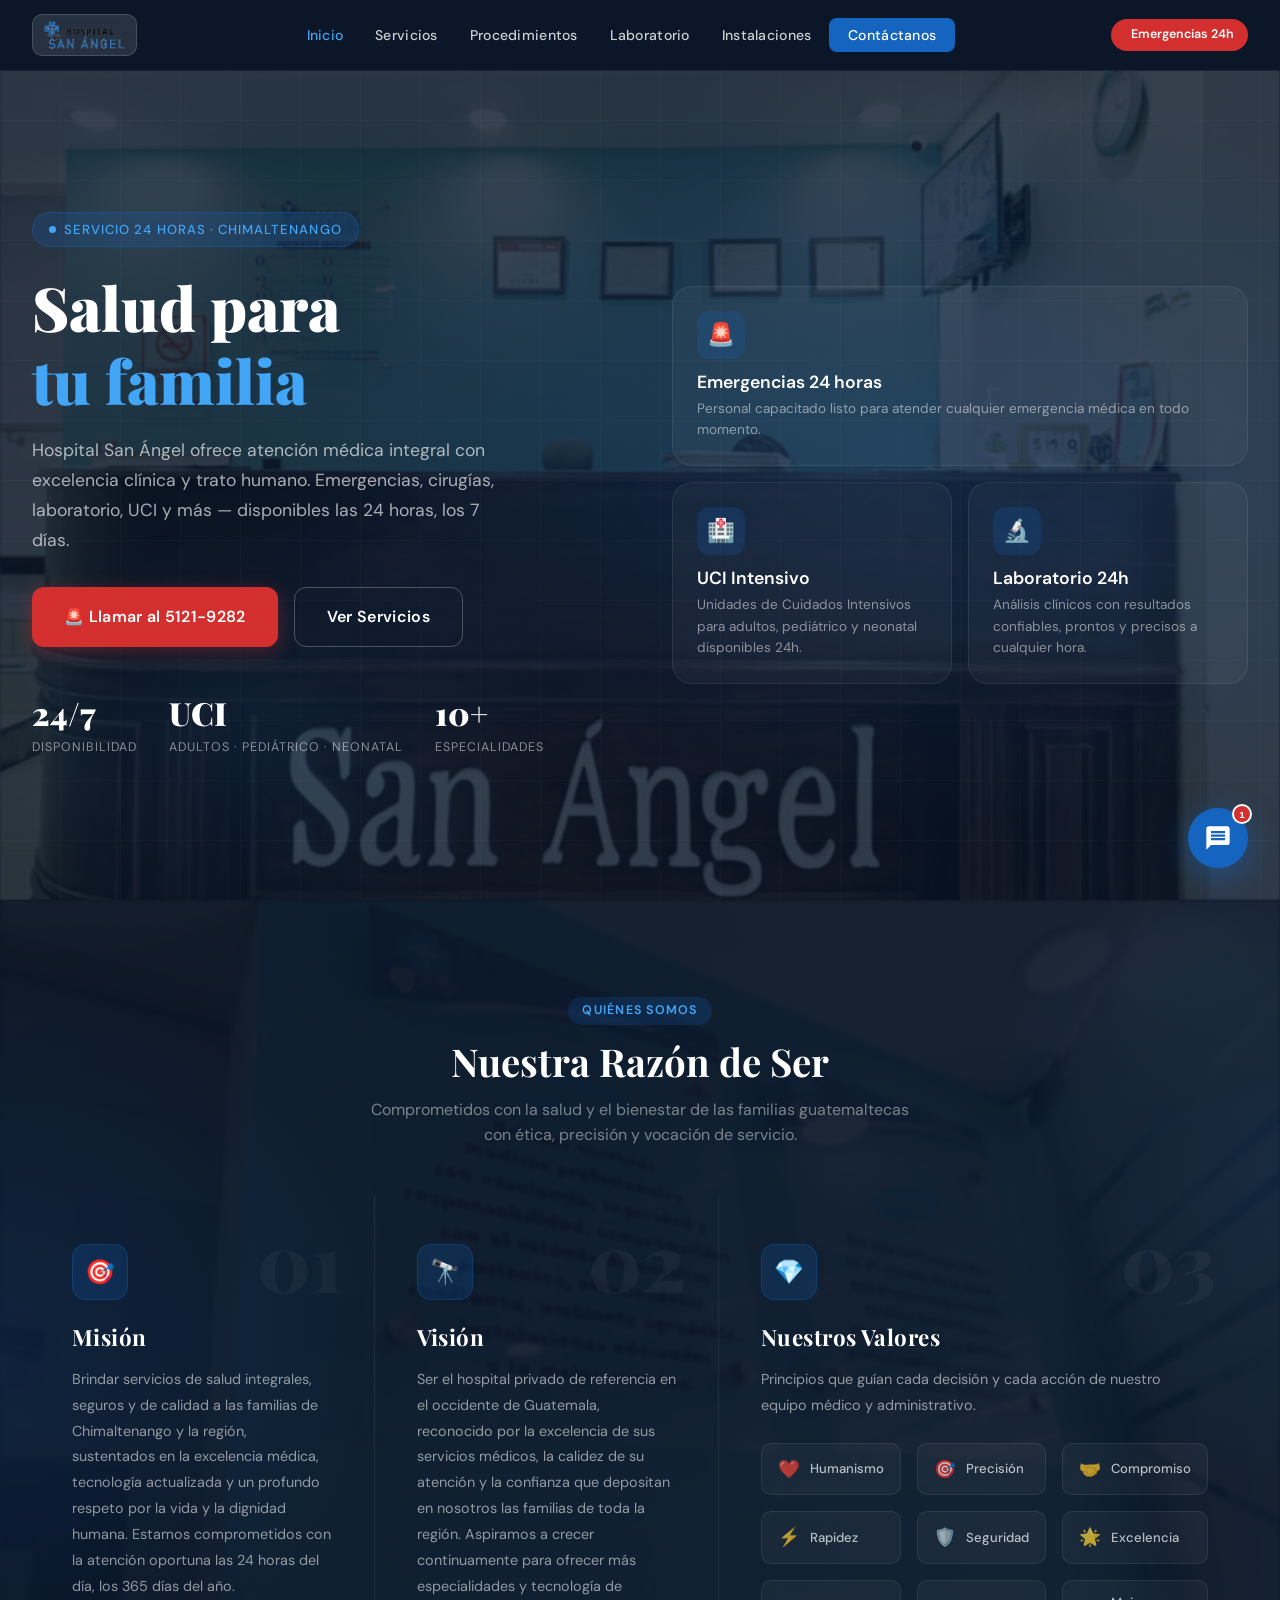
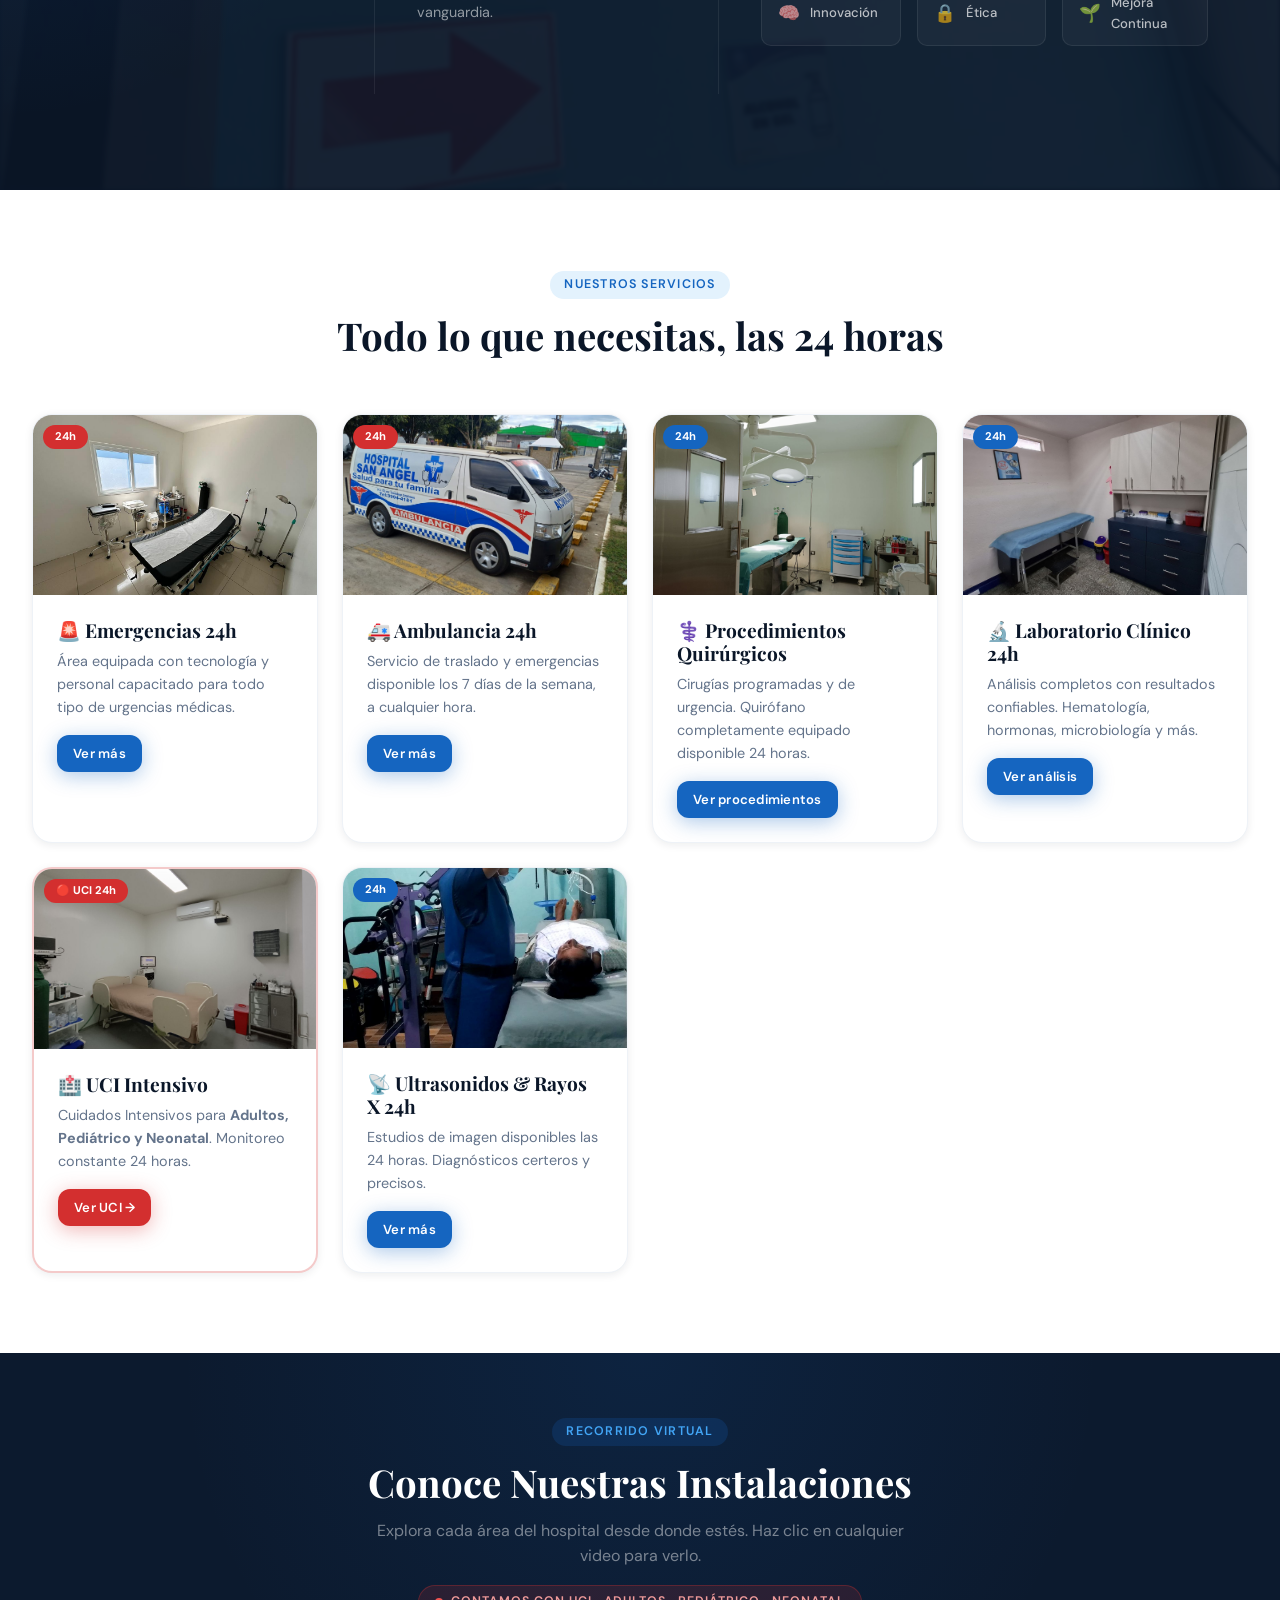
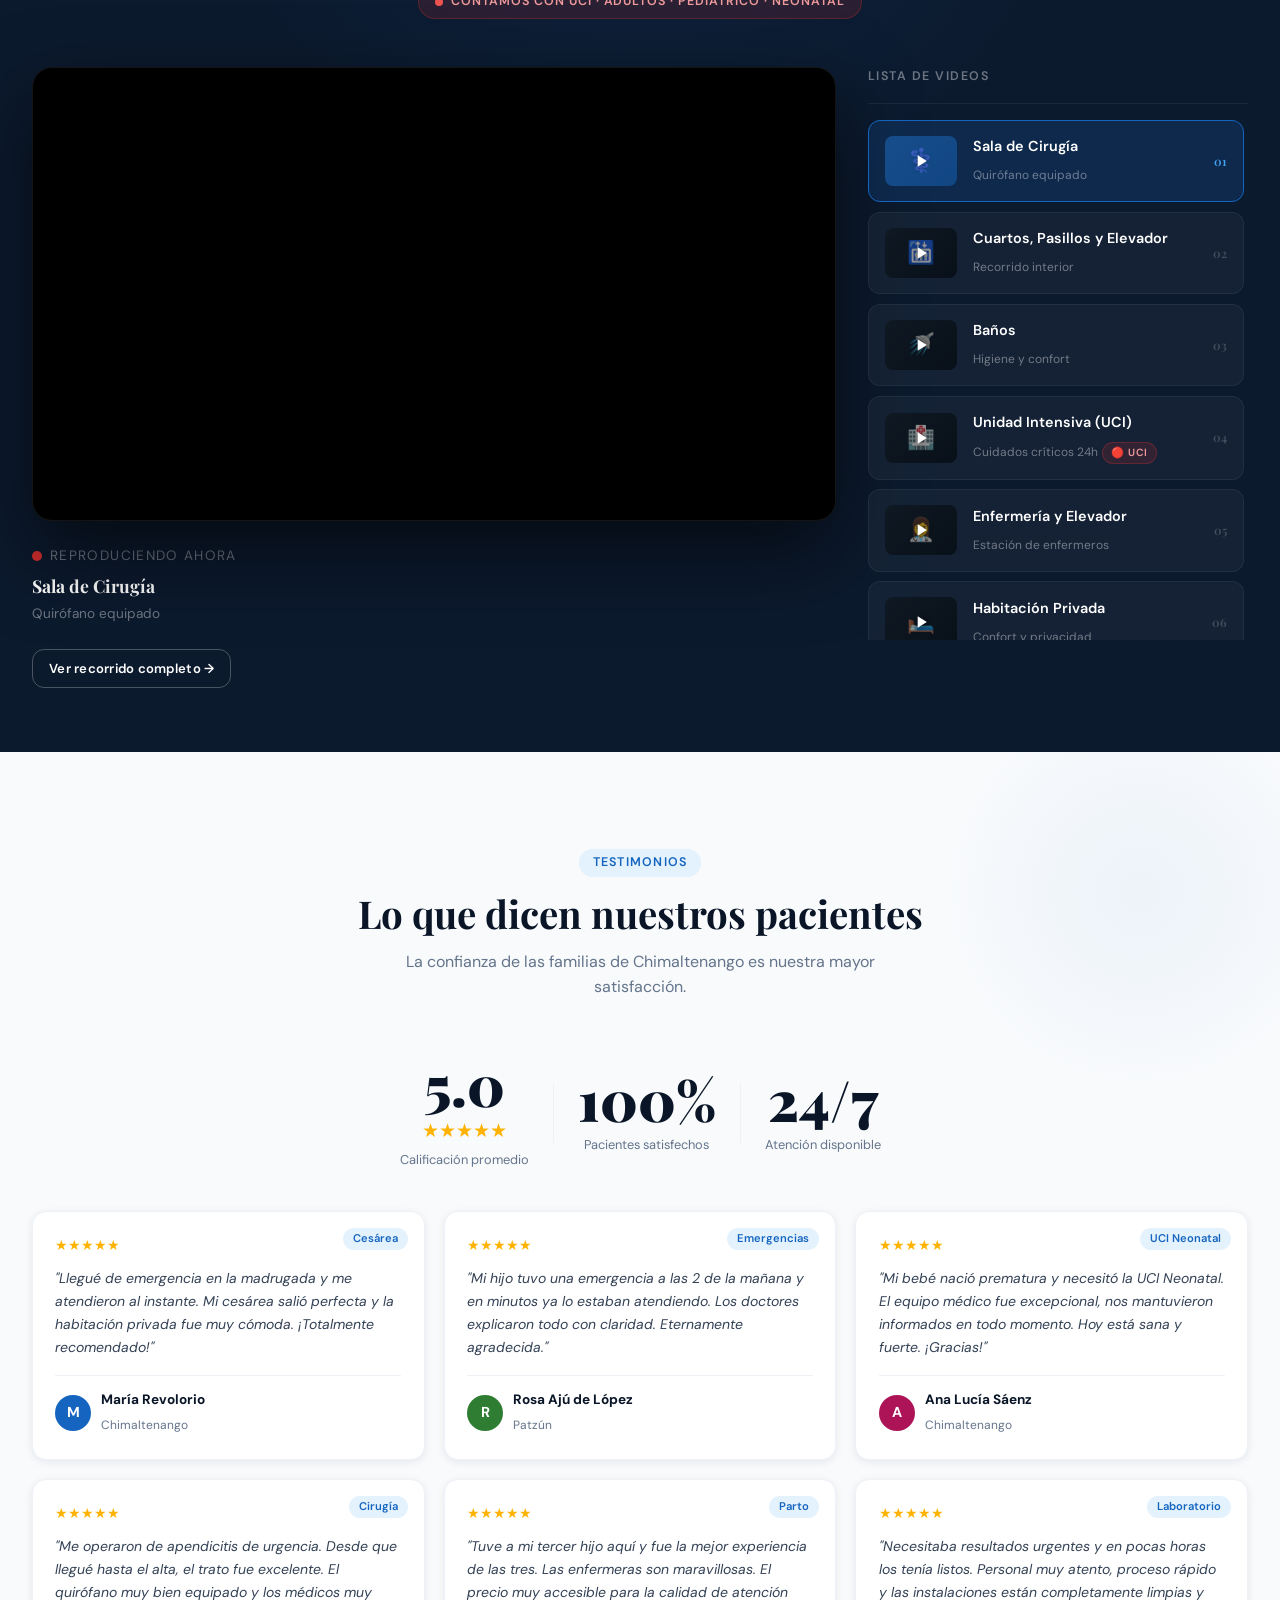
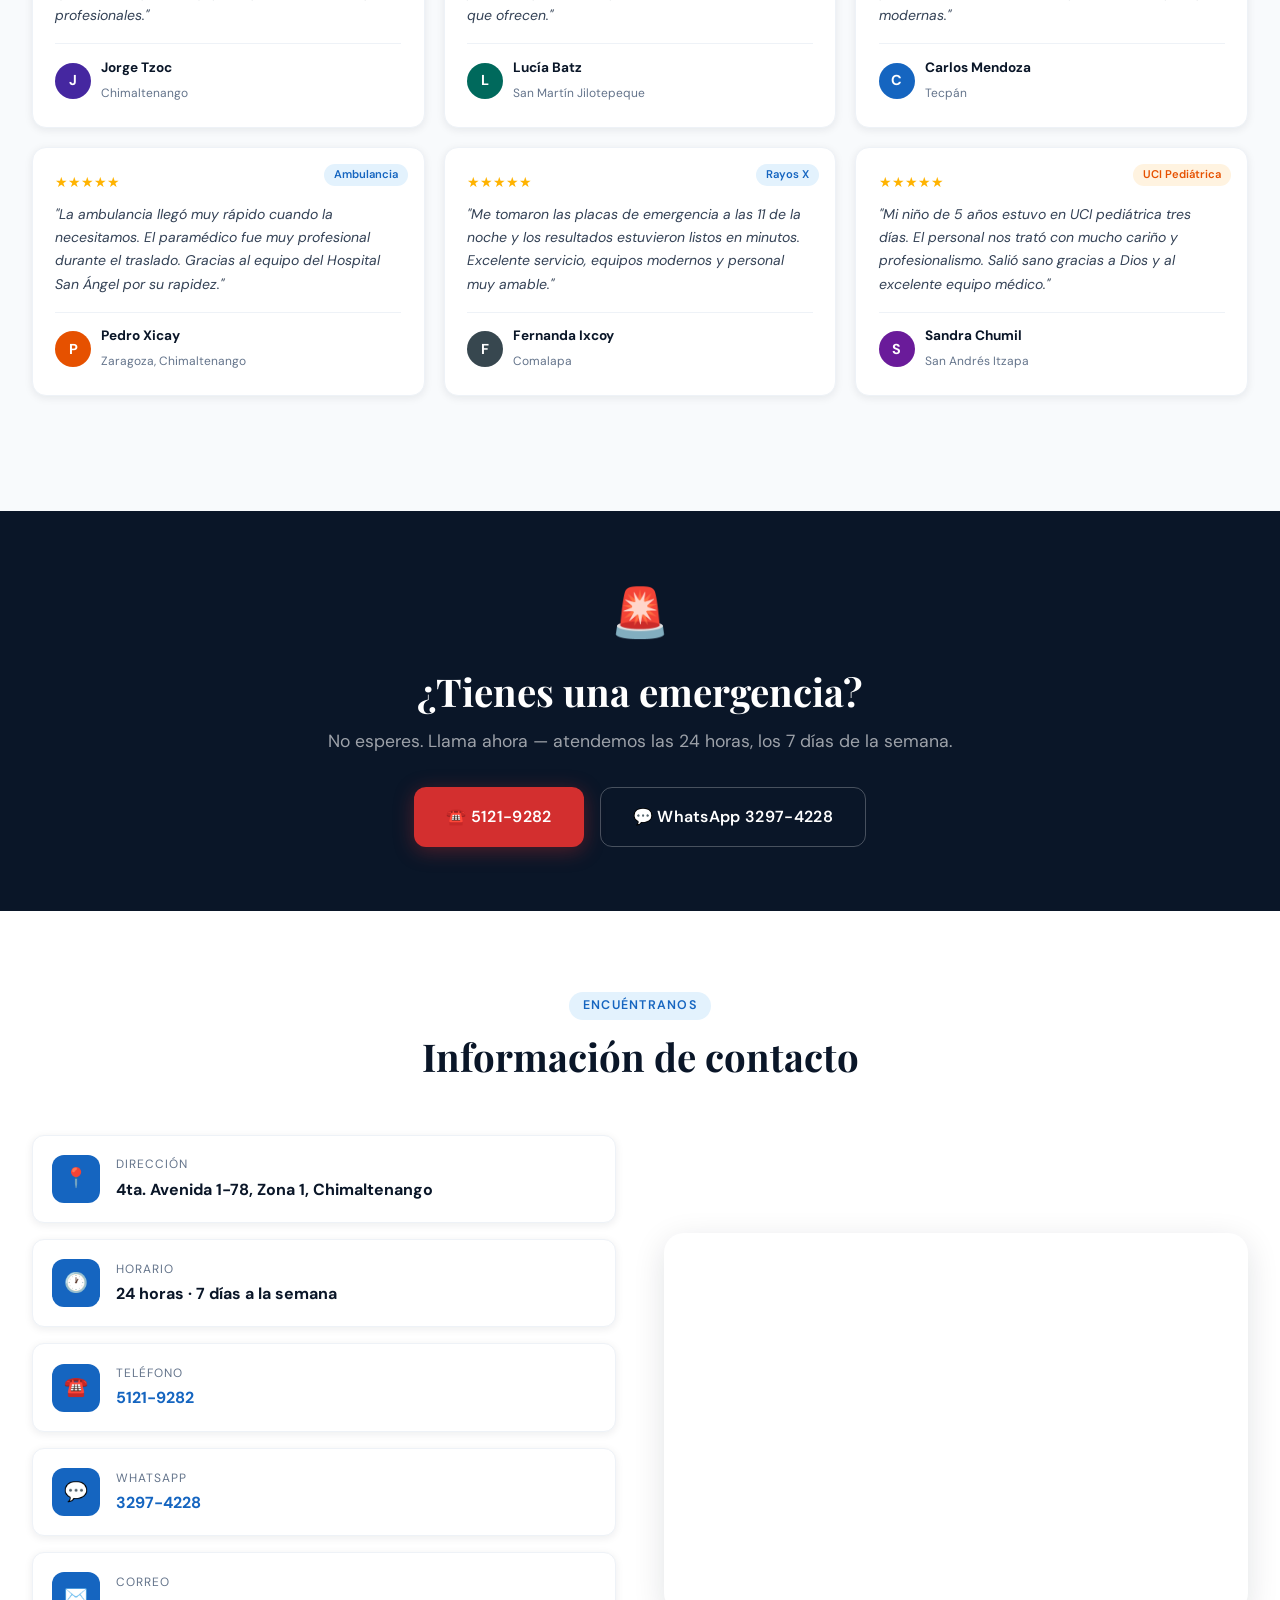
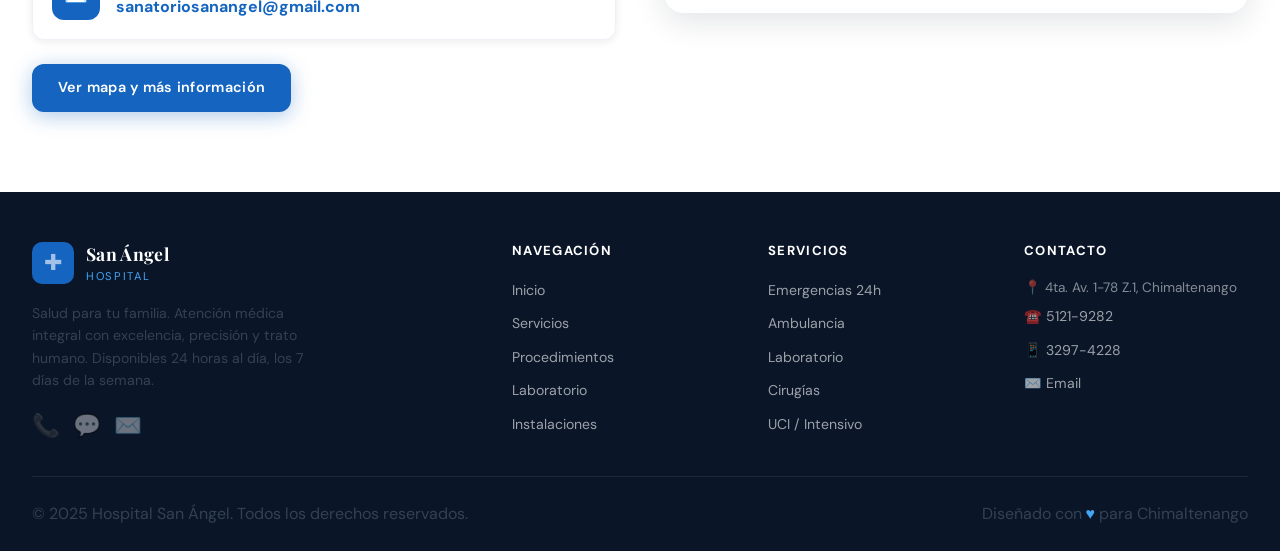
==== commit 447cd879: "vision movil2" ====
--- a/index.html
+++ b/index.html
@@ -223,7 +223,7 @@
 </section>
 
 <!-- ═══ RECORRIDO VIRTUAL – VIDEO ═══ -->
-<section class="video-section" id="recorrido">
+<section class="video-section" id="recorrido" style="padding: clamp(2rem, 5vw, 6rem) 0;">
   <div class="container">
     <div class="section-header" style="position:relative; z-index:1; margin-bottom:3rem;">
       <span class="section-label fade-in" style="background:rgba(21,101,192,0.2); color:var(--blue-light); display:inline-block;">Recorrido Virtual</span>
@@ -239,13 +239,14 @@
 
     <div class="video-layout">
       <div class="video-player-wrap fade-in">
-        <div class="video-player-frame">
+        <div class="video-player-frame" style="position:relative; width:100%; padding-bottom:56.25%; height:0; overflow:hidden;">
           <iframe id="mainVideoFrame"
             src="https://www.youtube.com/embed/x-g8DHKuoIQ?rel=0&modestbranding=1&autoplay=1&mute=1"
             title="Sala de Cirugía – Hospital San Ángel"
             allow="accelerometer; autoplay; clipboard-write; encrypted-media; gyroscope; picture-in-picture"
             referrerpolicy="strict-origin-when-cross-origin"
-            allowfullscreen></iframe>
+            allowfullscreen
+            style="position:absolute;top:0;left:0;width:100%;height:100%;border:none;"></iframe>
         </div>
         <div style="margin-top:1.5rem;">
           <div style="display:flex; align-items:center; gap:8px; margin-bottom:5px;">
@@ -261,10 +262,11 @@
       </div>
 
       <div class="fade-in fade-in-delay-1">
-        <div style="margin-bottom:1rem; padding-bottom:1rem; border-bottom:1px solid rgba(255,255,255,0.06);">
+        <div style="margin-bottom:1rem; padding-bottom:1rem; border-bottom:1px solid rgba(255,255,255,0.06); display:flex; align-items:center; justify-content:space-between;">
           <p style="color:rgba(255,255,255,0.4); font-size:0.78rem; letter-spacing:0.12em; text-transform:uppercase; font-weight:600;">Lista de videos</p>
-        </div>
-        <div class="video-list" id="videoList"></div>
+          <p style="color:rgba(255,255,255,0.25); font-size:0.72rem; display:none;" class="mobile-scroll-hint">← Desliza →</p>
+        </div>
+        <div class="video-list" id="videoList" style="-webkit-overflow-scrolling:touch;"></div>
       </div>
     </div>
   </div>
--- a/css/main.css
+++ b/css/main.css
@@ -818,19 +818,11 @@
 }
 .video-player-frame {
   width: 100%;
-  aspect-ratio: 16/9;
   border-radius: var(--radius-lg);
   overflow: hidden;
   background: #000;
   box-shadow: 0 32px 80px rgba(0,0,0,0.6);
   border: 1px solid rgba(255,255,255,0.08);
-  position: relative;
-}
-.video-player-frame iframe {
-  width: 100%;
-  height: 100%;
-  border: none;
-  display: block;
 }
 .video-now-playing {
   margin-top: 1.2rem;
@@ -1104,3 +1096,156 @@
   .testimonio-card { min-width: calc(90% - 0.75rem); }
   .video-item { min-width: 200px; }
 }
+
+/* ═══════════════════════════════════════
+   MOBILE OPTIMIZATIONS
+   ═══════════════════════════════════════ */
+
+@media (max-width: 768px) {
+
+  /* ── Video section ── */
+  .video-section { padding: 2.5rem 0; }
+
+  .video-layout {
+    grid-template-columns: 1fr !important;
+    gap: 1.5rem;
+  }
+
+  /* Video player — tamaño correcto en móvil */
+  .video-player-frame {
+    aspect-ratio: 16/9 !important;
+    max-height: none !important;
+    height: auto !important;
+    box-shadow: 0 8px 24px rgba(0,0,0,0.5);
+    border-radius: 10px;
+  }
+
+
+
+  /* Info debajo del video */
+  .video-now-playing {
+    margin-top: 0.8rem !important;
+  }
+  .now-playing-title {
+    font-size: 0.95rem !important;
+  }
+
+  /* Playlist — scroll horizontal táctil */
+  .video-list {
+    flex-direction: row !important;
+    overflow-x: scroll !important;
+    overflow-y: hidden !important;
+    max-height: none !important;
+    gap: 0.8rem !important;
+    padding-bottom: 10px;
+    padding-right: 1rem;
+    scrollbar-width: none;
+    -webkit-overflow-scrolling: touch;
+    scroll-snap-type: x mandatory;
+  }
+  .video-list::-webkit-scrollbar { display: none; }
+
+  .video-item {
+    min-width: 160px !important;
+    max-width: 160px !important;
+    flex-shrink: 0 !important;
+    flex-direction: column !important;
+    align-items: flex-start !important;
+    padding: 0.6rem !important;
+    gap: 0.5rem !important;
+    scroll-snap-align: start;
+  }
+
+  .video-thumb {
+    width: 100% !important;
+    height: 85px !important;
+    border-radius: 8px;
+  }
+
+  .video-num { display: none !important; }
+  .video-info strong { font-size: 0.78rem !important; white-space: normal !important; }
+  .video-info span { font-size: 0.68rem !important; }
+
+  /* ── Sección general ── */
+  .section { padding: 3rem 0; }
+
+  /* ── Hero stats más compactos ── */
+  .hero-stats {
+    gap: 1.2rem;
+  }
+  .hero-stat-num { font-size: 1.6rem; }
+
+  /* ── Testimonios en móvil ── */
+  #testimoniosGrid {
+    grid-template-columns: 1fr !important;
+  }
+
+  /* ── Instalaciones en móvil ── */
+  .inst-row { gap: 1.5rem !important; }
+  .photos-duo { grid-template-columns: 1fr 1fr !important; }
+  .photos-duo .p-frame { height: 160px !important; }
+  .photos-featured { grid-template-rows: 160px 160px !important; }
+  .photos-single img { height: 220px !important; }
+  .photos-trio { grid-template-columns: 1fr 1fr !important; }
+  .photos-trio .p-frame { height: 140px !important; }
+
+  /* ── MVV section ── */
+  .mvv-grid { gap: 0 !important; }
+  .mvv-card { padding: 1.5rem !important; }
+  .valores-grid { grid-template-columns: 1fr 1fr !important; }
+
+  /* ── Nav header ── */
+  .nav-inner { padding: 0 1rem; height: 60px; }
+
+  /* ── Botones en hero ── */
+  .hero-actions { flex-direction: column; gap: 0.7rem; }
+  .hero-actions .btn { width: 100%; justify-content: center; }
+
+  /* ── Page hero ── */
+  .page-hero { padding: 6rem 0 2.5rem; }
+  .page-hero h1 { font-size: 2rem; }
+
+  /* ── Cards grid ── */
+  .cards-grid { grid-template-columns: 1fr 1fr !important; gap: 0.8rem !important; }
+  .card h3 { font-size: 1rem; }
+  .card p { font-size: 0.82rem; }
+
+  /* ── Contact grid ── */
+  .contact-grid { grid-template-columns: 1fr !important; }
+
+  /* ── Footer ── */
+  .footer-top { grid-template-columns: 1fr !important; }
+
+  /* ── Proc grid ── */
+  .proc-grid { grid-template-columns: 1fr !important; }
+
+  /* ── Diag grid ── */
+  .diag-grid { grid-template-columns: 1fr 1fr !important; }
+  .diag-photo { height: 160px !important; }
+
+  /* ── Lab photo grid ── */
+  .lab-photo-grid {
+    grid-template-columns: 1fr 1fr !important;
+    grid-template-rows: auto !important;
+  }
+  .lab-photo-grid .main-photo {
+    grid-column: 1 / -1 !important;
+    grid-row: auto !important;
+    height: 200px;
+  }
+
+  /* ── Video recorrido page ── */
+  .vp-hero { padding: 6rem 0 2rem; }
+
+}
+
+@media (max-width: 480px) {
+  .cards-grid { grid-template-columns: 1fr !important; }
+  .diag-grid { grid-template-columns: 1fr !important; }
+  .photos-duo { grid-template-columns: 1fr !important; }
+  .photos-duo .p-frame { height: 200px !important; }
+}
+
+@media (max-width: 768px) {
+  .mobile-scroll-hint { display: block !important; }
+}
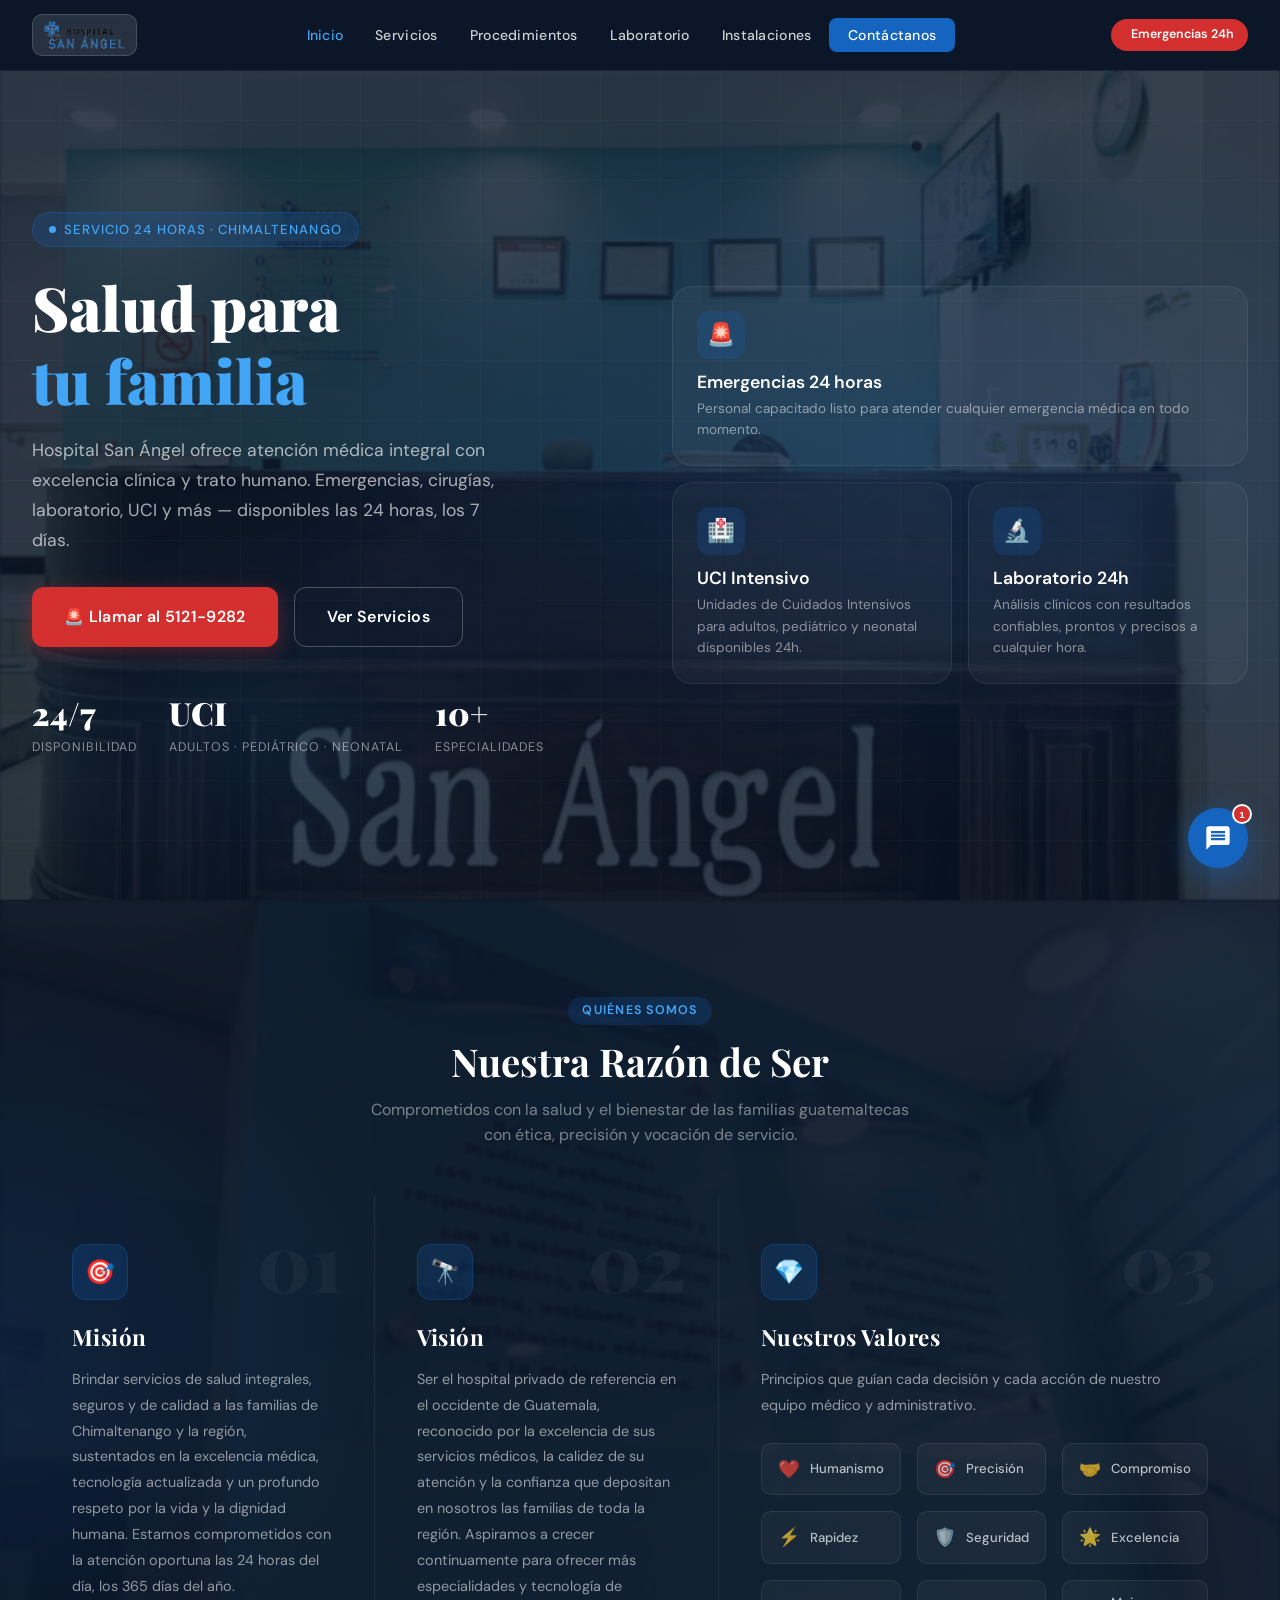
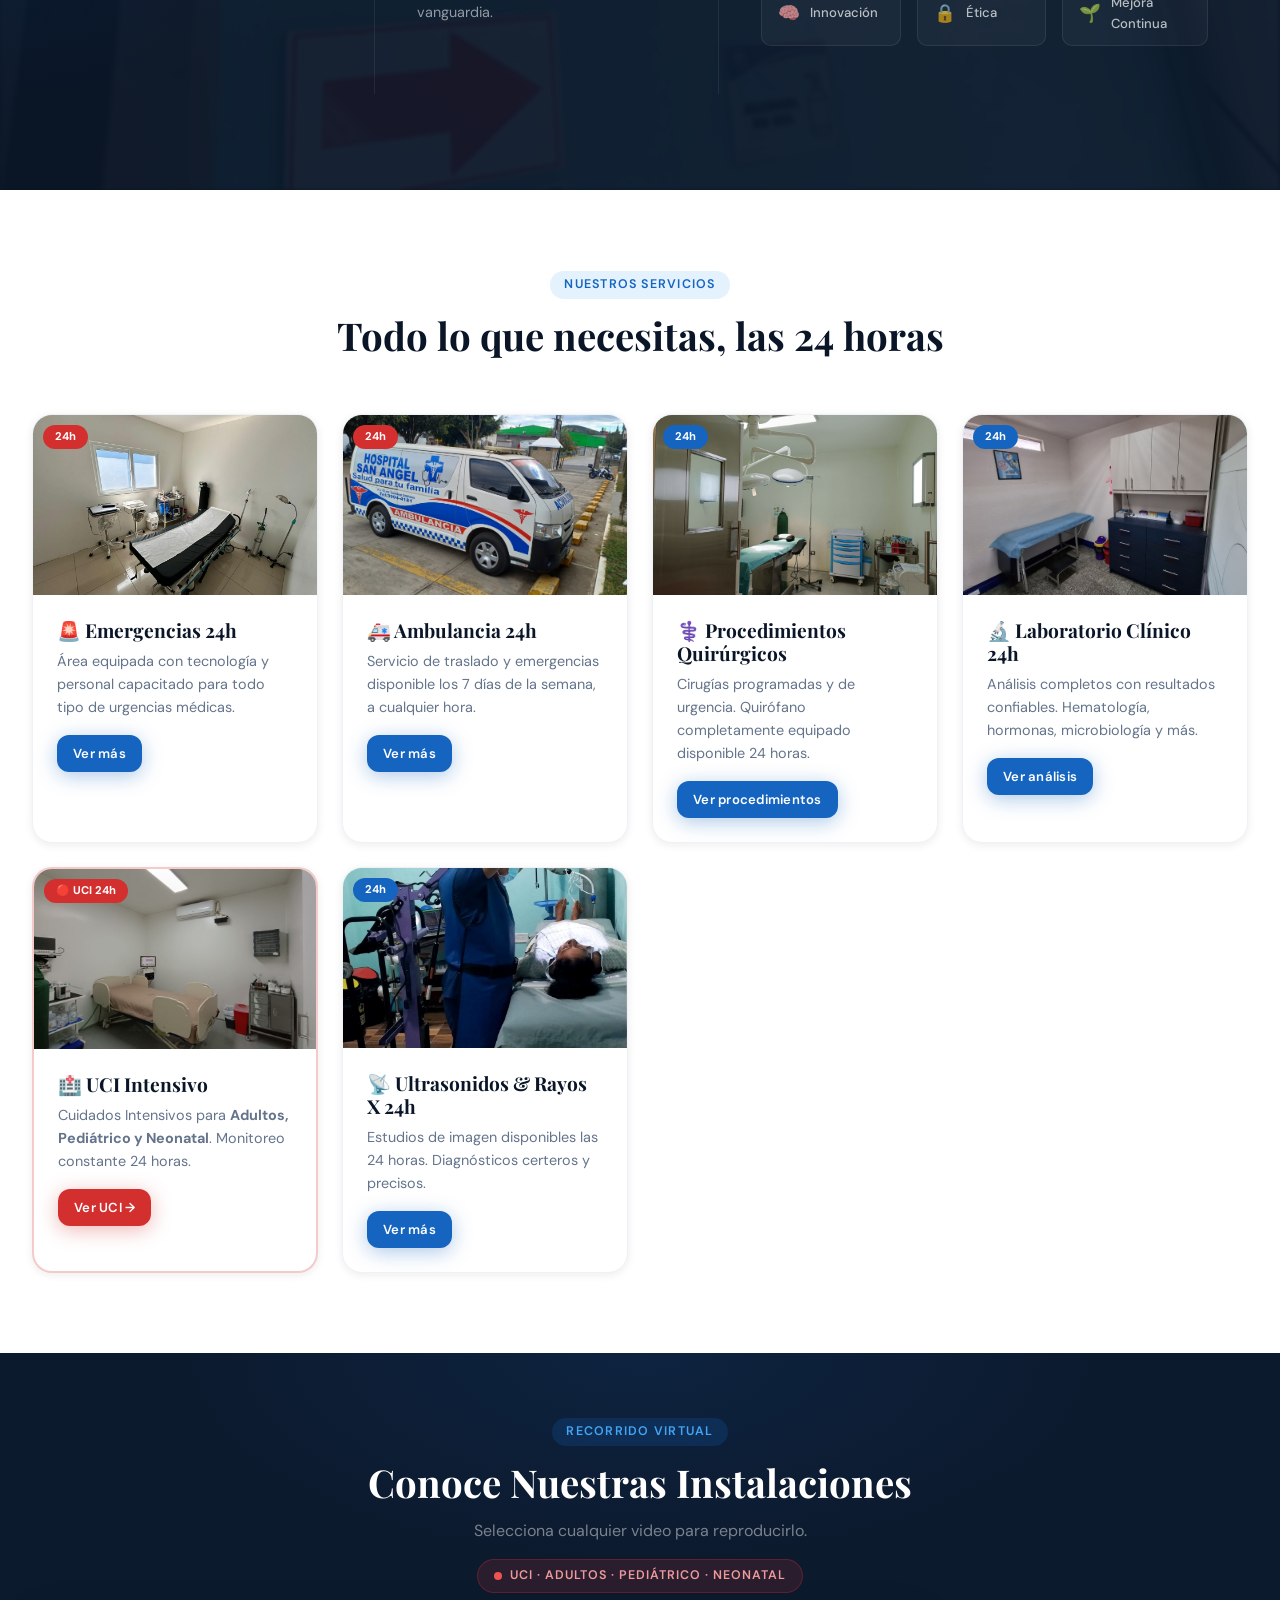
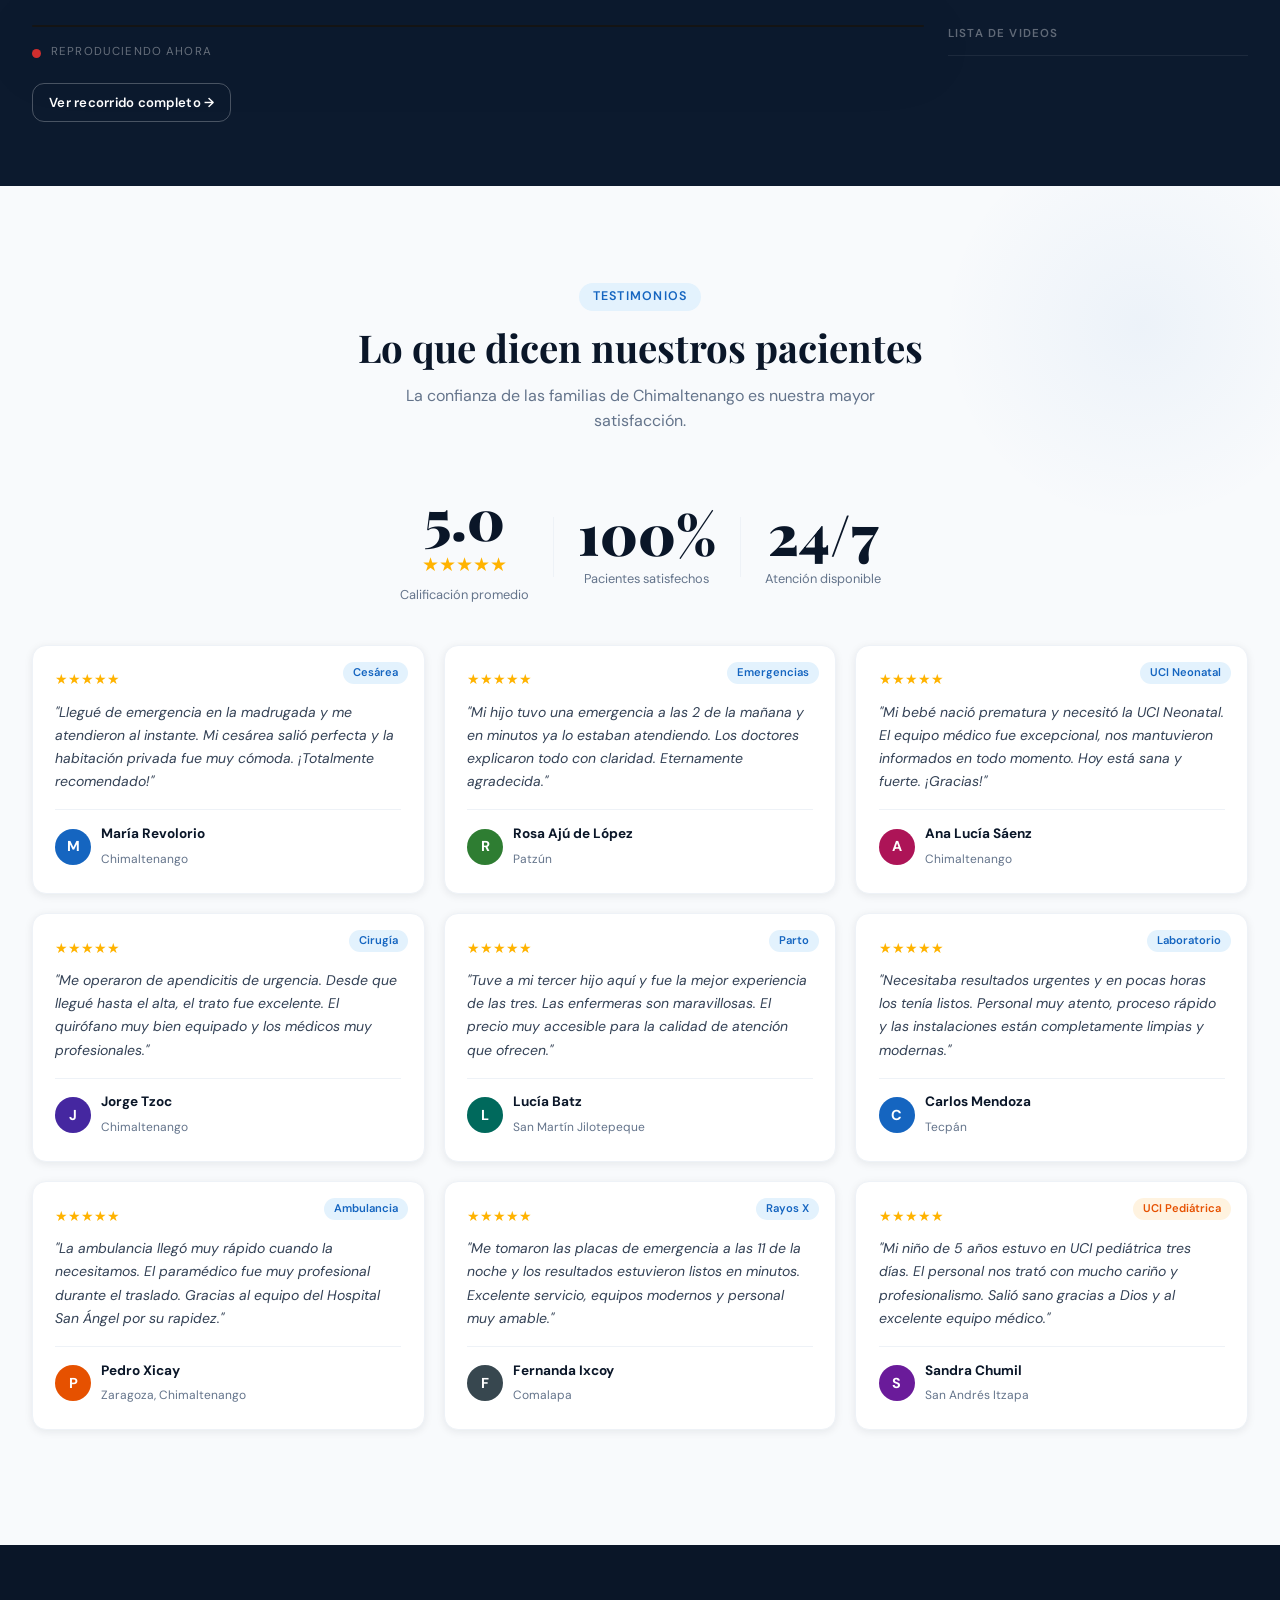
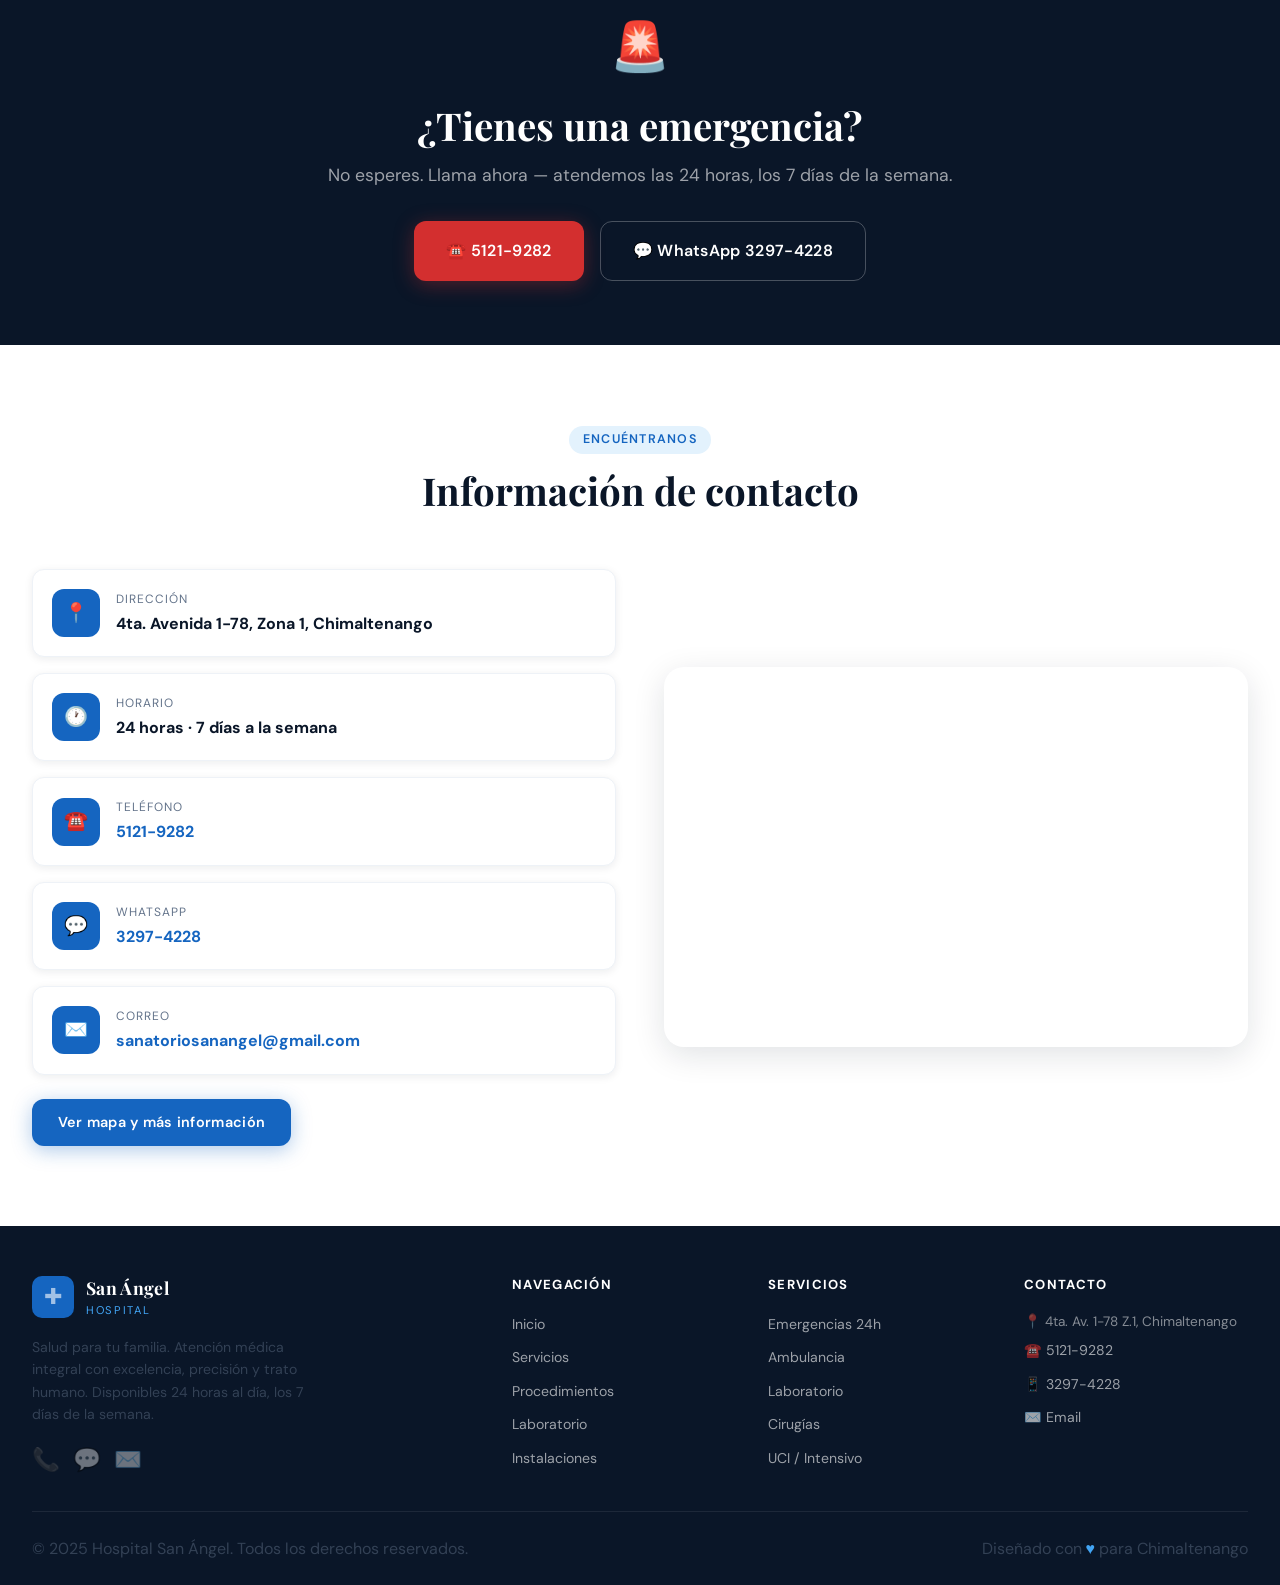
==== commit 444ac8f5: "vision movil3" ====
--- a/index.html
+++ b/index.html
@@ -222,52 +222,53 @@
   </div>
 </section>
 
-<!-- ═══ RECORRIDO VIRTUAL – VIDEO ═══ -->
-<section class="video-section" id="recorrido" style="padding: clamp(2rem, 5vw, 6rem) 0;">
+<!-- ═══ RECORRIDO VIRTUAL ═══ -->
+<section class="video-section" id="recorrido" style="padding: clamp(2.5rem, 5vw, 5rem) 0;">
   <div class="container">
-    <div class="section-header" style="position:relative; z-index:1; margin-bottom:3rem;">
-      <span class="section-label fade-in" style="background:rgba(21,101,192,0.2); color:var(--blue-light); display:inline-block;">Recorrido Virtual</span>
+    <div class="section-header" style="position:relative;z-index:1;margin-bottom:2rem;">
+      <span class="section-label fade-in" style="background:rgba(21,101,192,0.2);color:var(--blue-light);display:inline-block;">Recorrido Virtual</span>
       <h2 class="section-title fade-in fade-in-delay-1" style="color:var(--white);">Conoce Nuestras Instalaciones</h2>
-      <p class="section-desc fade-in fade-in-delay-2" style="color:rgba(255,255,255,0.45);">Explora cada área del hospital desde donde estés. Haz clic en cualquier video para verlo.</p>
+      <p class="section-desc fade-in fade-in-delay-2" style="color:rgba(255,255,255,0.45);">Selecciona cualquier video para reproducirlo.</p>
       <div style="margin-top:1rem;" class="fade-in fade-in-delay-3">
-        <div style="display:inline-flex; align-items:center; gap:8px; background:rgba(211,47,47,0.15); border:1px solid rgba(211,47,47,0.3); border-radius:100px; padding:6px 16px;">
+        <div style="display:inline-flex;align-items:center;gap:8px;background:rgba(211,47,47,0.15);border:1px solid rgba(211,47,47,0.3);border-radius:100px;padding:6px 16px;">
           <span style="width:8px;height:8px;background:#EF5350;border-radius:50%;animation:pulse-red 1.5s infinite;display:block;flex-shrink:0;"></span>
-          <span style="color:#EF9A9A; font-size:0.78rem; font-weight:600; letter-spacing:0.08em; text-transform:uppercase;">Contamos con UCI · Adultos · Pediátrico · Neonatal</span>
-        </div>
-      </div>
-    </div>
-
-    <div class="video-layout">
-      <div class="video-player-wrap fade-in">
-        <div class="video-player-frame" style="position:relative; width:100%; padding-bottom:56.25%; height:0; overflow:hidden;">
-          <iframe id="mainVideoFrame"
-            src="https://www.youtube.com/embed/x-g8DHKuoIQ?rel=0&modestbranding=1&autoplay=1&mute=1"
-            title="Sala de Cirugía – Hospital San Ángel"
-            allow="accelerometer; autoplay; clipboard-write; encrypted-media; gyroscope; picture-in-picture"
+          <span style="color:#EF9A9A;font-size:0.78rem;font-weight:600;letter-spacing:0.08em;text-transform:uppercase;">UCI · Adultos · Pediátrico · Neonatal</span>
+        </div>
+      </div>
+    </div>
+
+    <div style="display:grid;grid-template-columns:1fr 300px;gap:1.5rem;align-items:start;position:relative;z-index:1;" class="fade-in" id="homeVideoLayout">
+
+      <!-- PLAYER -->
+      <div>
+        <div id="homePlayerBox" style="position:relative;width:100%;border-radius:14px;overflow:hidden;background:#000;box-shadow:0 20px 60px rgba(0,0,0,0.6);border:1px solid rgba(255,255,255,0.08);">
+          <iframe id="homeFrame" src=""
+            allow="accelerometer;autoplay;clipboard-write;encrypted-media;gyroscope;picture-in-picture;web-share"
             referrerpolicy="strict-origin-when-cross-origin"
-            allowfullscreen
-            style="position:absolute;top:0;left:0;width:100%;height:100%;border:none;"></iframe>
-        </div>
-        <div style="margin-top:1.5rem;">
-          <div style="display:flex; align-items:center; gap:8px; margin-bottom:5px;">
-            <span class="now-playing-dot"></span>
-            <span class="now-playing-text">Reproduciendo ahora</span>
+            allowfullscreen style="position:absolute;top:0;left:0;width:100%;height:100%;border:none;">
+          </iframe>
+        </div>
+        <div style="margin-top:1rem;display:flex;align-items:center;gap:10px;">
+          <span style="width:9px;height:9px;background:var(--red);border-radius:50%;animation:pulse-red 1.5s infinite;flex-shrink:0;display:block;"></span>
+          <div>
+            <div style="font-size:.72rem;color:rgba(255,255,255,.38);text-transform:uppercase;letter-spacing:.1em;">Reproduciendo ahora</div>
+            <div id="homeNowTitle" style="color:white;font-family:'Playfair Display',serif;font-size:.98rem;font-weight:700;margin-top:2px;"></div>
           </div>
-          <div class="now-playing-title" id="nowPlayingTitle">Sala de Cirugía</div>
-          <div id="nowPlayingDesc" style="color:rgba(255,255,255,0.4); font-size:0.85rem; margin-top:3px;">Quirófano equipado</div>
-        </div>
-        <div style="margin-top:1.5rem;">
+        </div>
+        <div style="margin-top:1.2rem;">
           <a href="pages/recorrido.html" class="btn btn-outline btn-sm">Ver recorrido completo →</a>
         </div>
       </div>
 
-      <div class="fade-in fade-in-delay-1">
-        <div style="margin-bottom:1rem; padding-bottom:1rem; border-bottom:1px solid rgba(255,255,255,0.06); display:flex; align-items:center; justify-content:space-between;">
-          <p style="color:rgba(255,255,255,0.4); font-size:0.78rem; letter-spacing:0.12em; text-transform:uppercase; font-weight:600;">Lista de videos</p>
-          <p style="color:rgba(255,255,255,0.25); font-size:0.72rem; display:none;" class="mobile-scroll-hint">← Desliza →</p>
-        </div>
-        <div class="video-list" id="videoList" style="-webkit-overflow-scrolling:touch;"></div>
-      </div>
+      <!-- PLAYLIST -->
+      <div>
+        <div style="padding-bottom:.7rem;margin-bottom:.7rem;border-bottom:1px solid rgba(255,255,255,.07);">
+          <p style="color:rgba(255,255,255,.35);font-size:.72rem;letter-spacing:.1em;text-transform:uppercase;font-weight:600;">Lista de videos</p>
+        </div>
+        <div id="homePlaylist" style="display:flex;flex-direction:column;gap:.5rem;max-height:420px;overflow-y:auto;padding-right:3px;">
+        </div>
+      </div>
+
     </div>
   </div>
 </section>
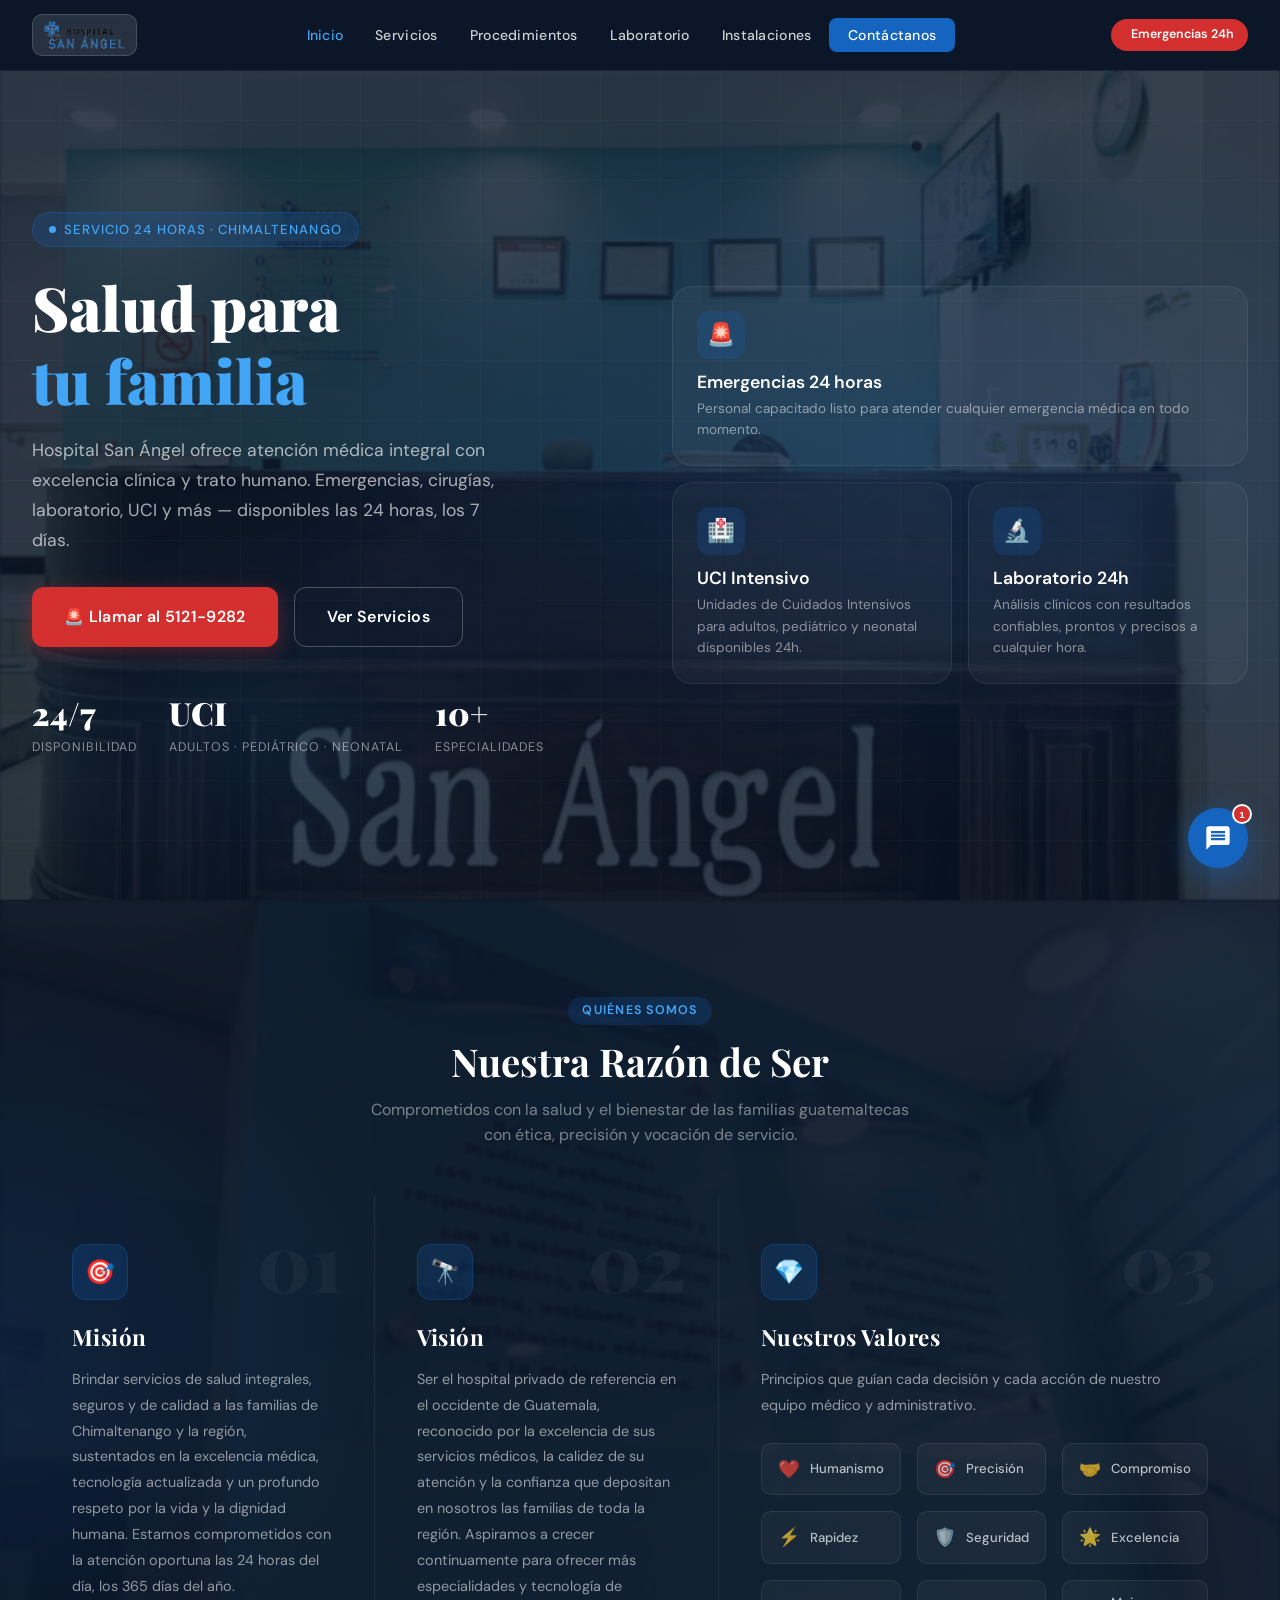
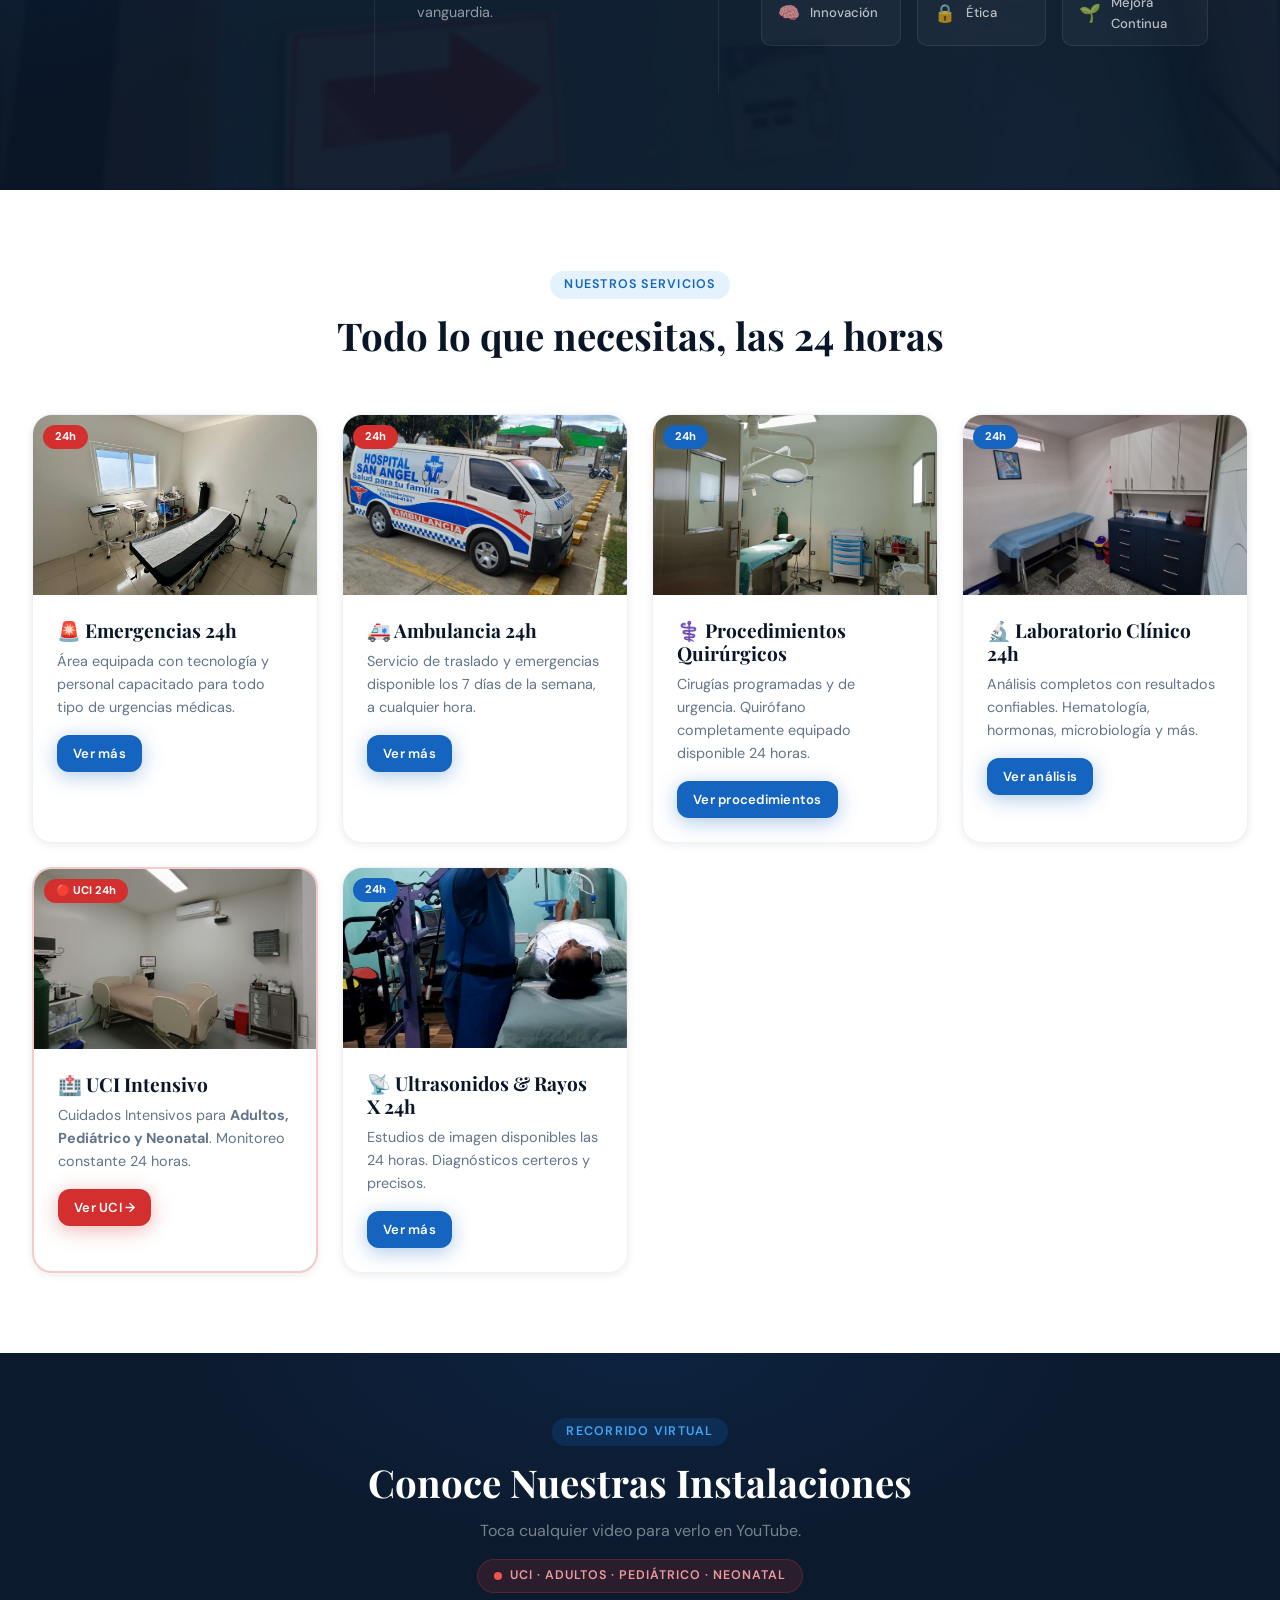
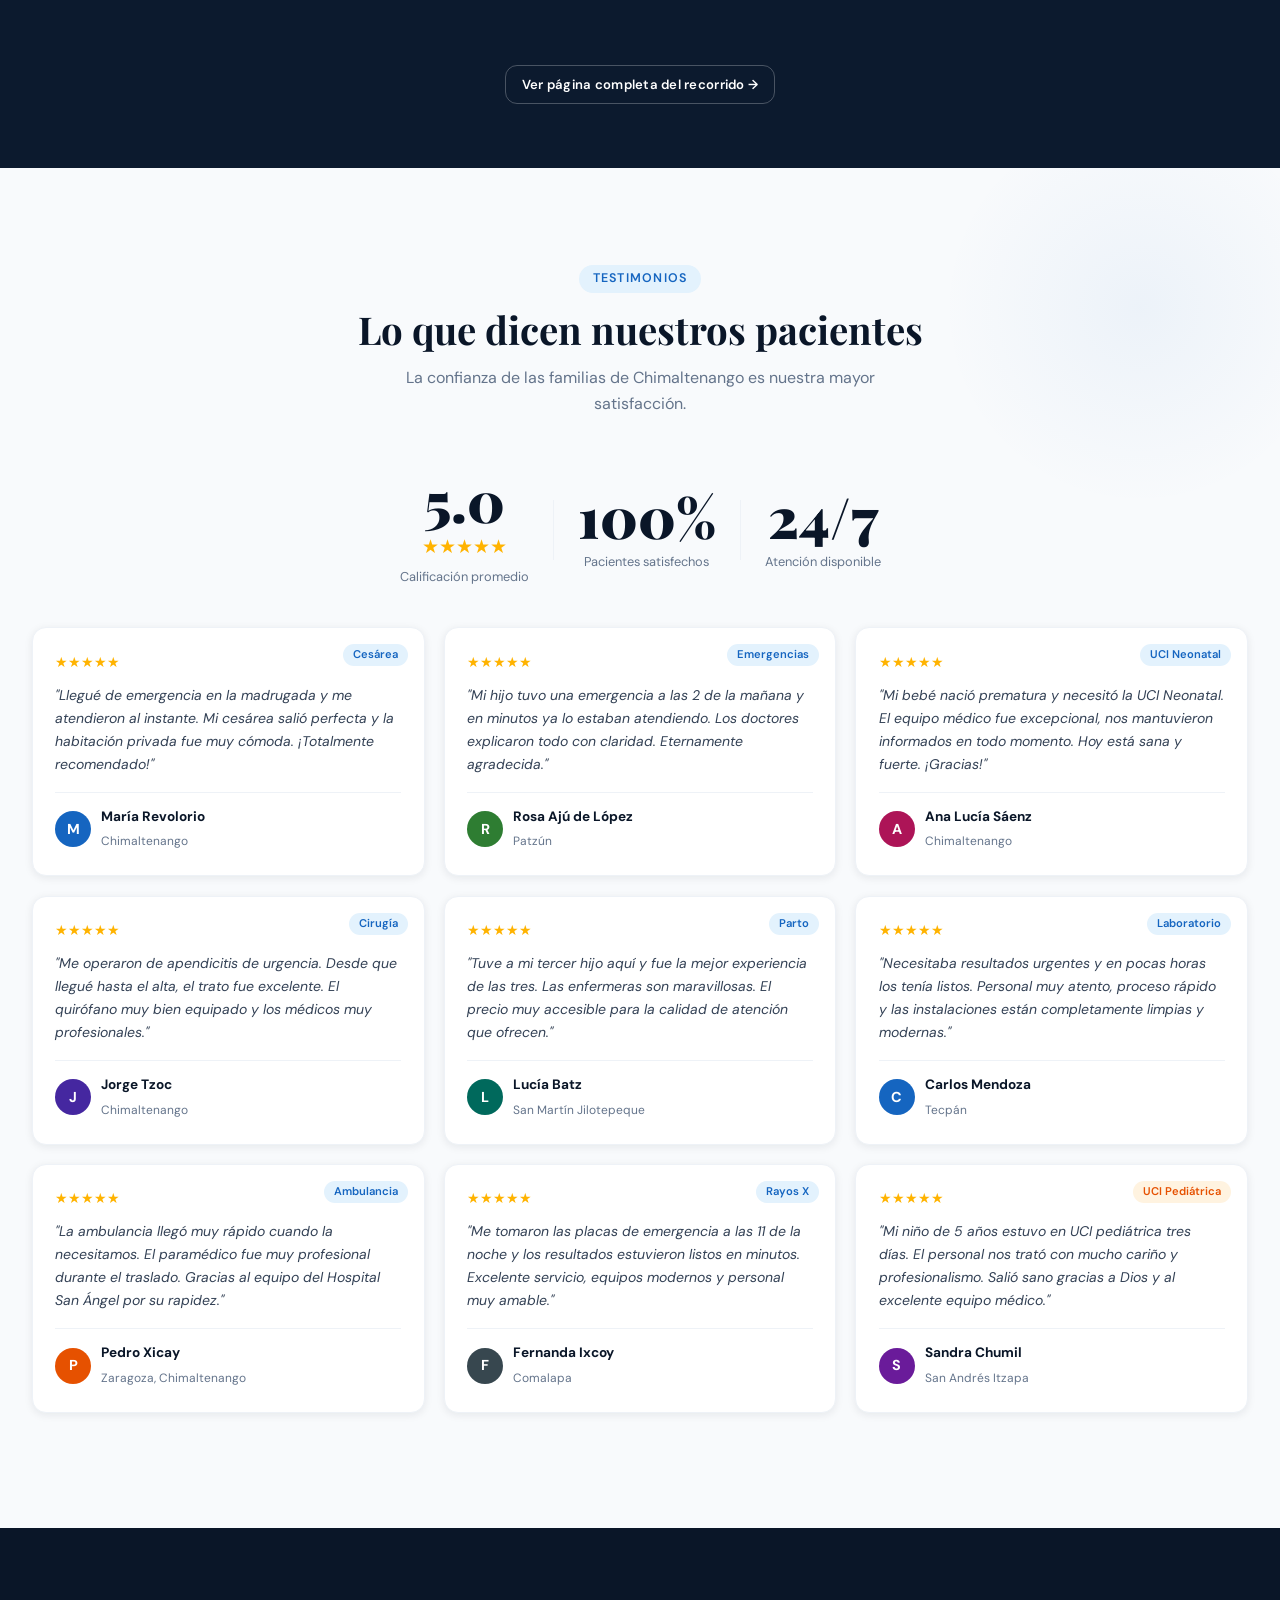
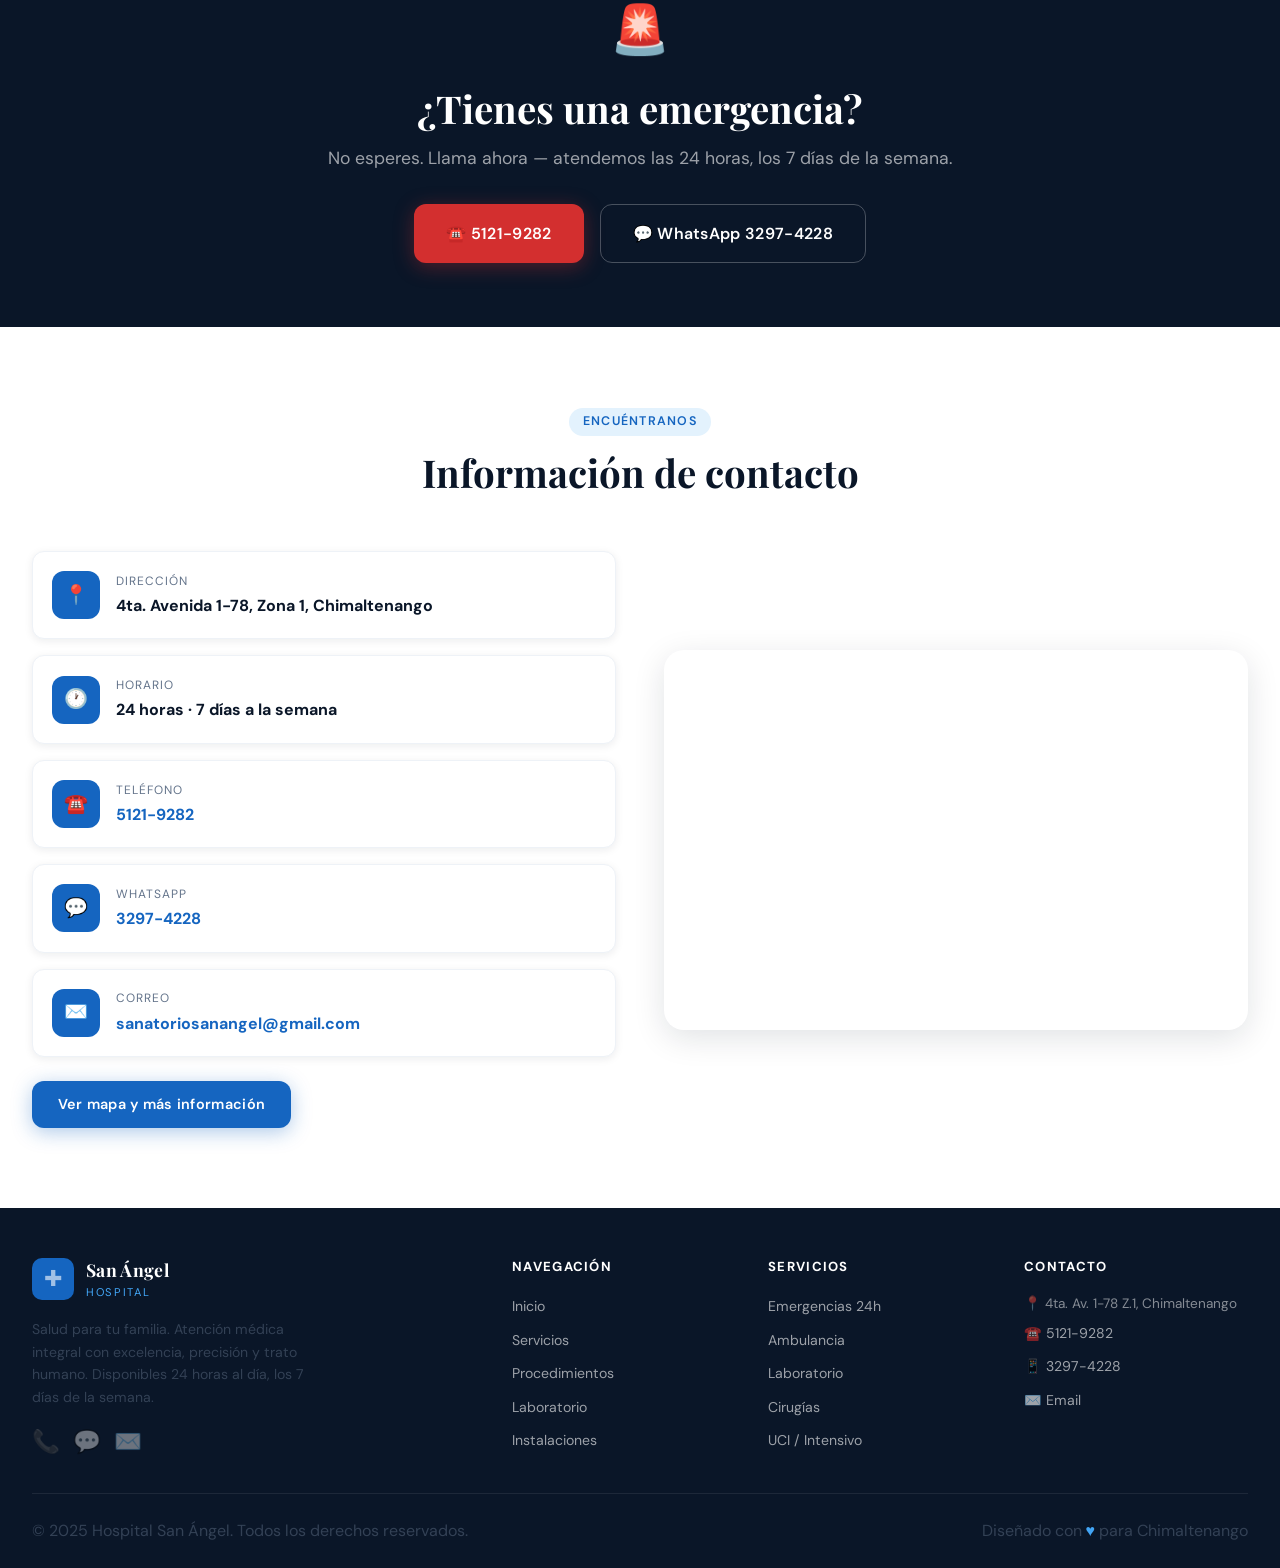
==== commit 6f8ae92c: "vision final" ====
--- a/index.html
+++ b/index.html
@@ -223,52 +223,30 @@
 </section>
 
 <!-- ═══ RECORRIDO VIRTUAL ═══ -->
-<section class="video-section" id="recorrido" style="padding: clamp(2.5rem, 5vw, 5rem) 0;">
+<section class="video-section" id="recorrido" style="padding: clamp(2.5rem, 5vw, 6rem) 0;">
   <div class="container">
-    <div class="section-header" style="position:relative;z-index:1;margin-bottom:2rem;">
-      <span class="section-label fade-in" style="background:rgba(21,101,192,0.2);color:var(--blue-light);display:inline-block;">Recorrido Virtual</span>
+    <div class="section-header" style="position:relative; z-index:1; margin-bottom:2.5rem;">
+      <span class="section-label fade-in" style="background:rgba(21,101,192,0.2); color:var(--blue-light); display:inline-block;">Recorrido Virtual</span>
       <h2 class="section-title fade-in fade-in-delay-1" style="color:var(--white);">Conoce Nuestras Instalaciones</h2>
-      <p class="section-desc fade-in fade-in-delay-2" style="color:rgba(255,255,255,0.45);">Selecciona cualquier video para reproducirlo.</p>
+      <p class="section-desc fade-in fade-in-delay-2" style="color:rgba(255,255,255,0.45);">Toca cualquier video para verlo en YouTube.</p>
       <div style="margin-top:1rem;" class="fade-in fade-in-delay-3">
-        <div style="display:inline-flex;align-items:center;gap:8px;background:rgba(211,47,47,0.15);border:1px solid rgba(211,47,47,0.3);border-radius:100px;padding:6px 16px;">
+        <div style="display:inline-flex; align-items:center; gap:8px; background:rgba(211,47,47,0.15); border:1px solid rgba(211,47,47,0.3); border-radius:100px; padding:6px 16px;">
           <span style="width:8px;height:8px;background:#EF5350;border-radius:50%;animation:pulse-red 1.5s infinite;display:block;flex-shrink:0;"></span>
-          <span style="color:#EF9A9A;font-size:0.78rem;font-weight:600;letter-spacing:0.08em;text-transform:uppercase;">UCI · Adultos · Pediátrico · Neonatal</span>
-        </div>
-      </div>
-    </div>
-
-    <div style="display:grid;grid-template-columns:1fr 300px;gap:1.5rem;align-items:start;position:relative;z-index:1;" class="fade-in" id="homeVideoLayout">
-
-      <!-- PLAYER -->
-      <div>
-        <div id="homePlayerBox" style="position:relative;width:100%;border-radius:14px;overflow:hidden;background:#000;box-shadow:0 20px 60px rgba(0,0,0,0.6);border:1px solid rgba(255,255,255,0.08);">
-          <iframe id="homeFrame" src=""
-            allow="accelerometer;autoplay;clipboard-write;encrypted-media;gyroscope;picture-in-picture;web-share"
-            referrerpolicy="strict-origin-when-cross-origin"
-            allowfullscreen style="position:absolute;top:0;left:0;width:100%;height:100%;border:none;">
-          </iframe>
-        </div>
-        <div style="margin-top:1rem;display:flex;align-items:center;gap:10px;">
-          <span style="width:9px;height:9px;background:var(--red);border-radius:50%;animation:pulse-red 1.5s infinite;flex-shrink:0;display:block;"></span>
-          <div>
-            <div style="font-size:.72rem;color:rgba(255,255,255,.38);text-transform:uppercase;letter-spacing:.1em;">Reproduciendo ahora</div>
-            <div id="homeNowTitle" style="color:white;font-family:'Playfair Display',serif;font-size:.98rem;font-weight:700;margin-top:2px;"></div>
-          </div>
-        </div>
-        <div style="margin-top:1.2rem;">
-          <a href="pages/recorrido.html" class="btn btn-outline btn-sm">Ver recorrido completo →</a>
-        </div>
-      </div>
-
-      <!-- PLAYLIST -->
-      <div>
-        <div style="padding-bottom:.7rem;margin-bottom:.7rem;border-bottom:1px solid rgba(255,255,255,.07);">
-          <p style="color:rgba(255,255,255,.35);font-size:.72rem;letter-spacing:.1em;text-transform:uppercase;font-weight:600;">Lista de videos</p>
-        </div>
-        <div id="homePlaylist" style="display:flex;flex-direction:column;gap:.5rem;max-height:420px;overflow-y:auto;padding-right:3px;">
-        </div>
-      </div>
-
+          <span style="color:#EF9A9A; font-size:0.78rem; font-weight:600; letter-spacing:0.08em; text-transform:uppercase;">UCI · Adultos · Pediátrico · Neonatal</span>
+        </div>
+      </div>
+    </div>
+
+    <!-- VIDEO GRID — tarjetas que abren YouTube -->
+    <div id="videoGrid" style="
+      display: grid;
+      grid-template-columns: repeat(auto-fill, minmax(220px, 1fr));
+      gap: 1rem;
+      position: relative; z-index:1;
+    " class="fade-in"></div>
+
+    <div style="text-align:center; margin-top:2rem;" class="fade-in">
+      <a href="pages/recorrido.html" class="btn btn-outline btn-sm">Ver página completa del recorrido →</a>
     </div>
   </div>
 </section>
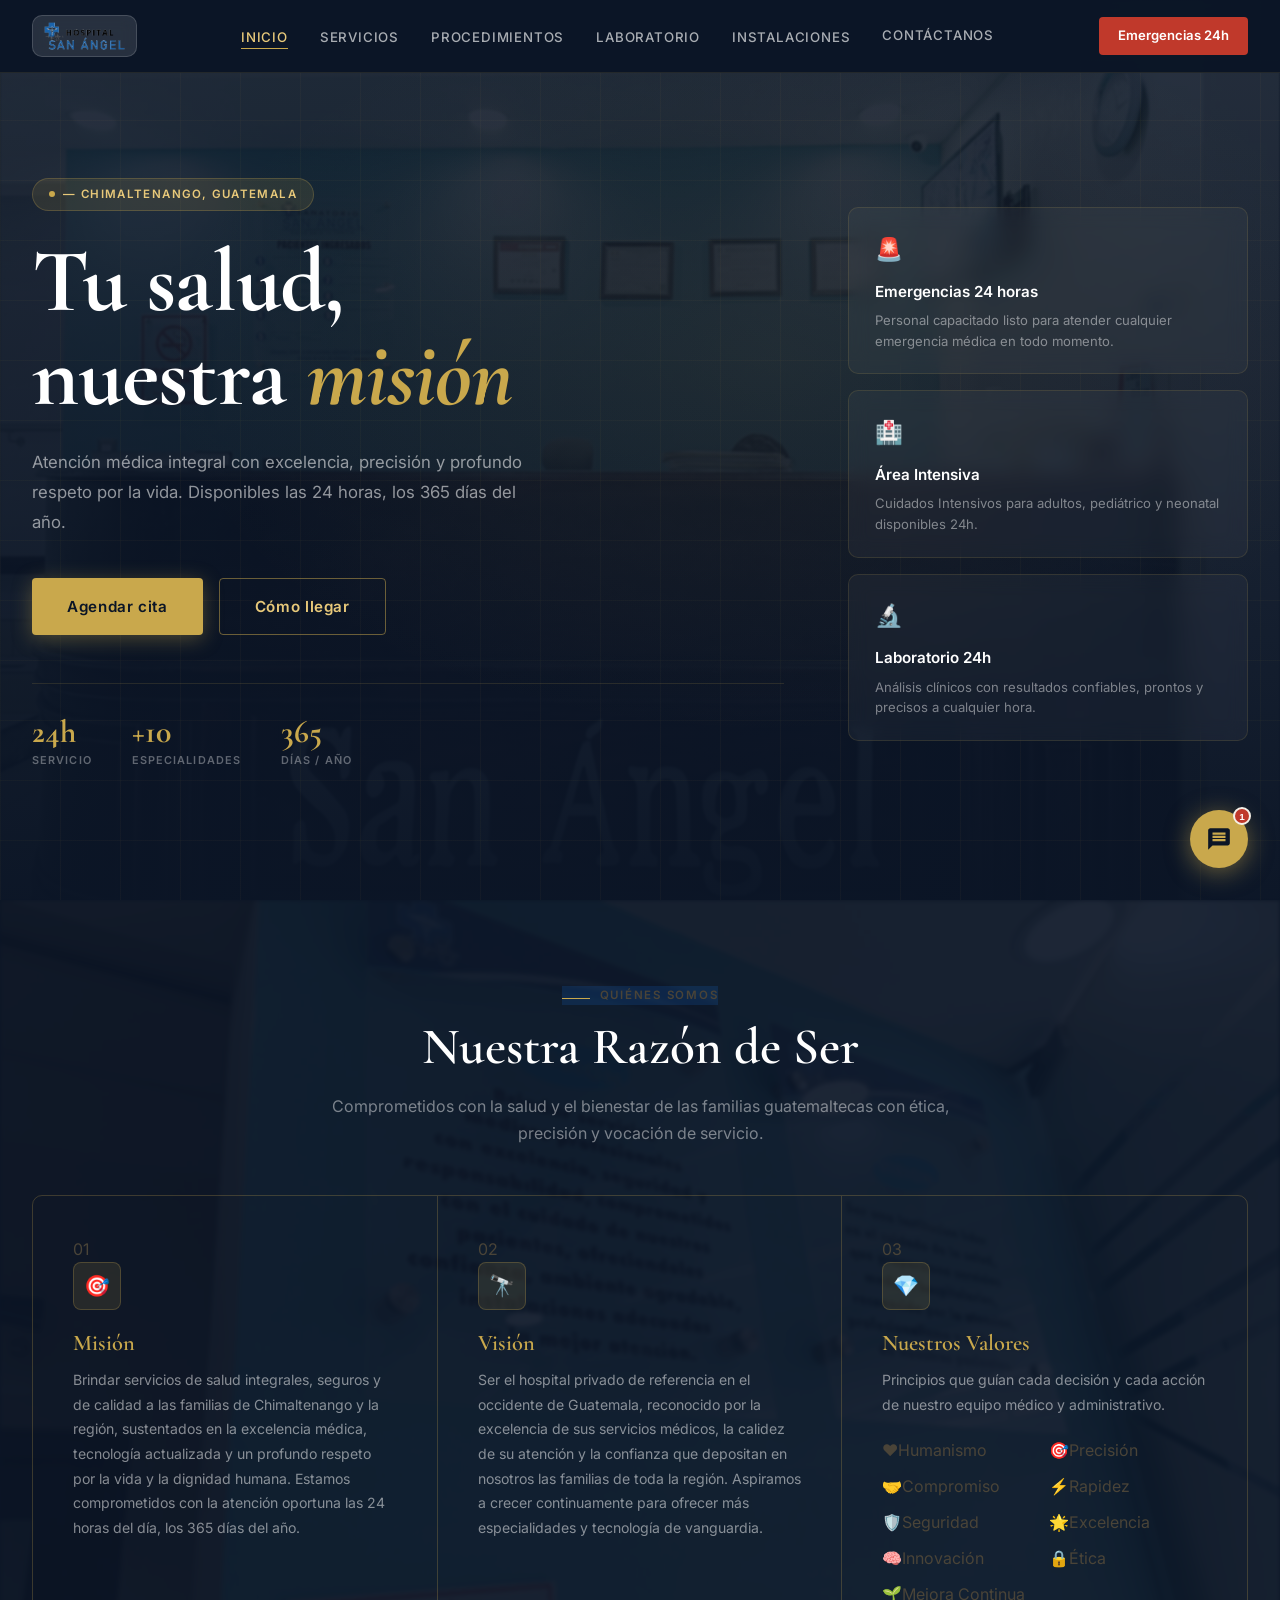
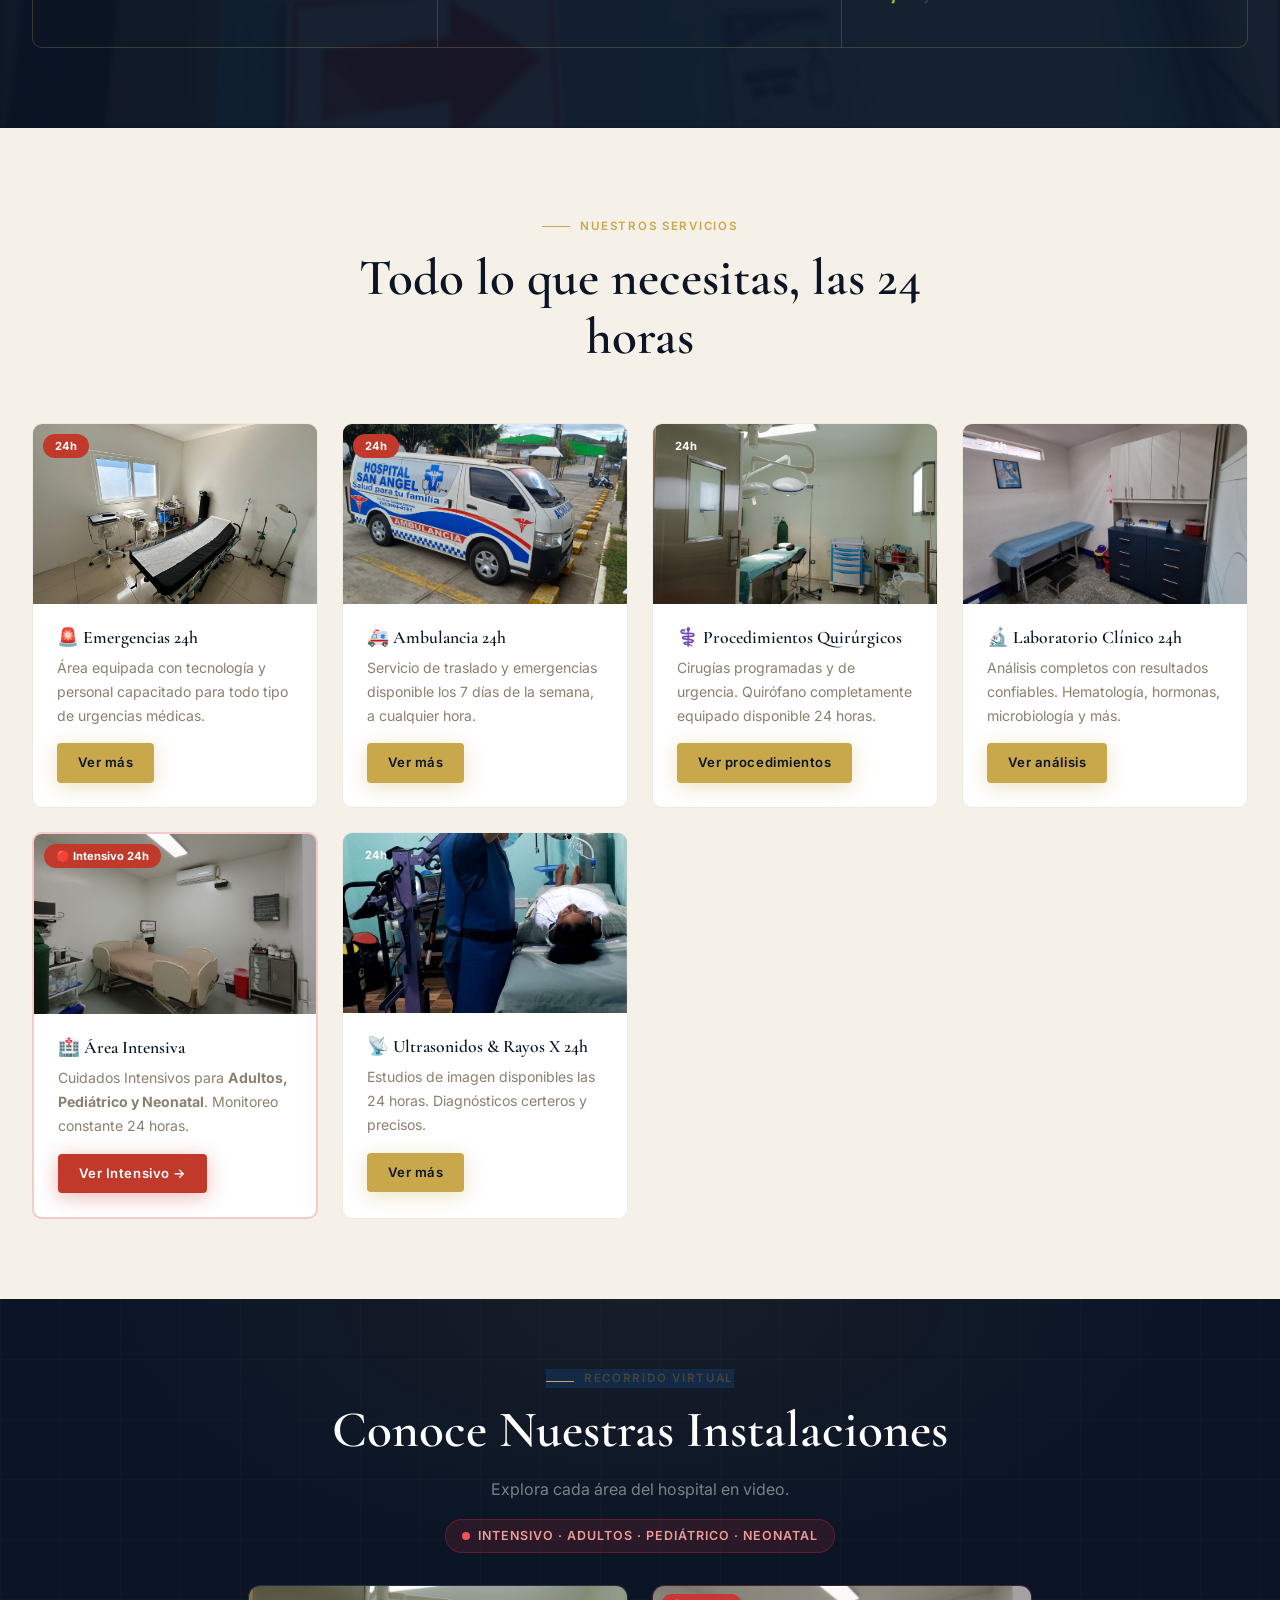
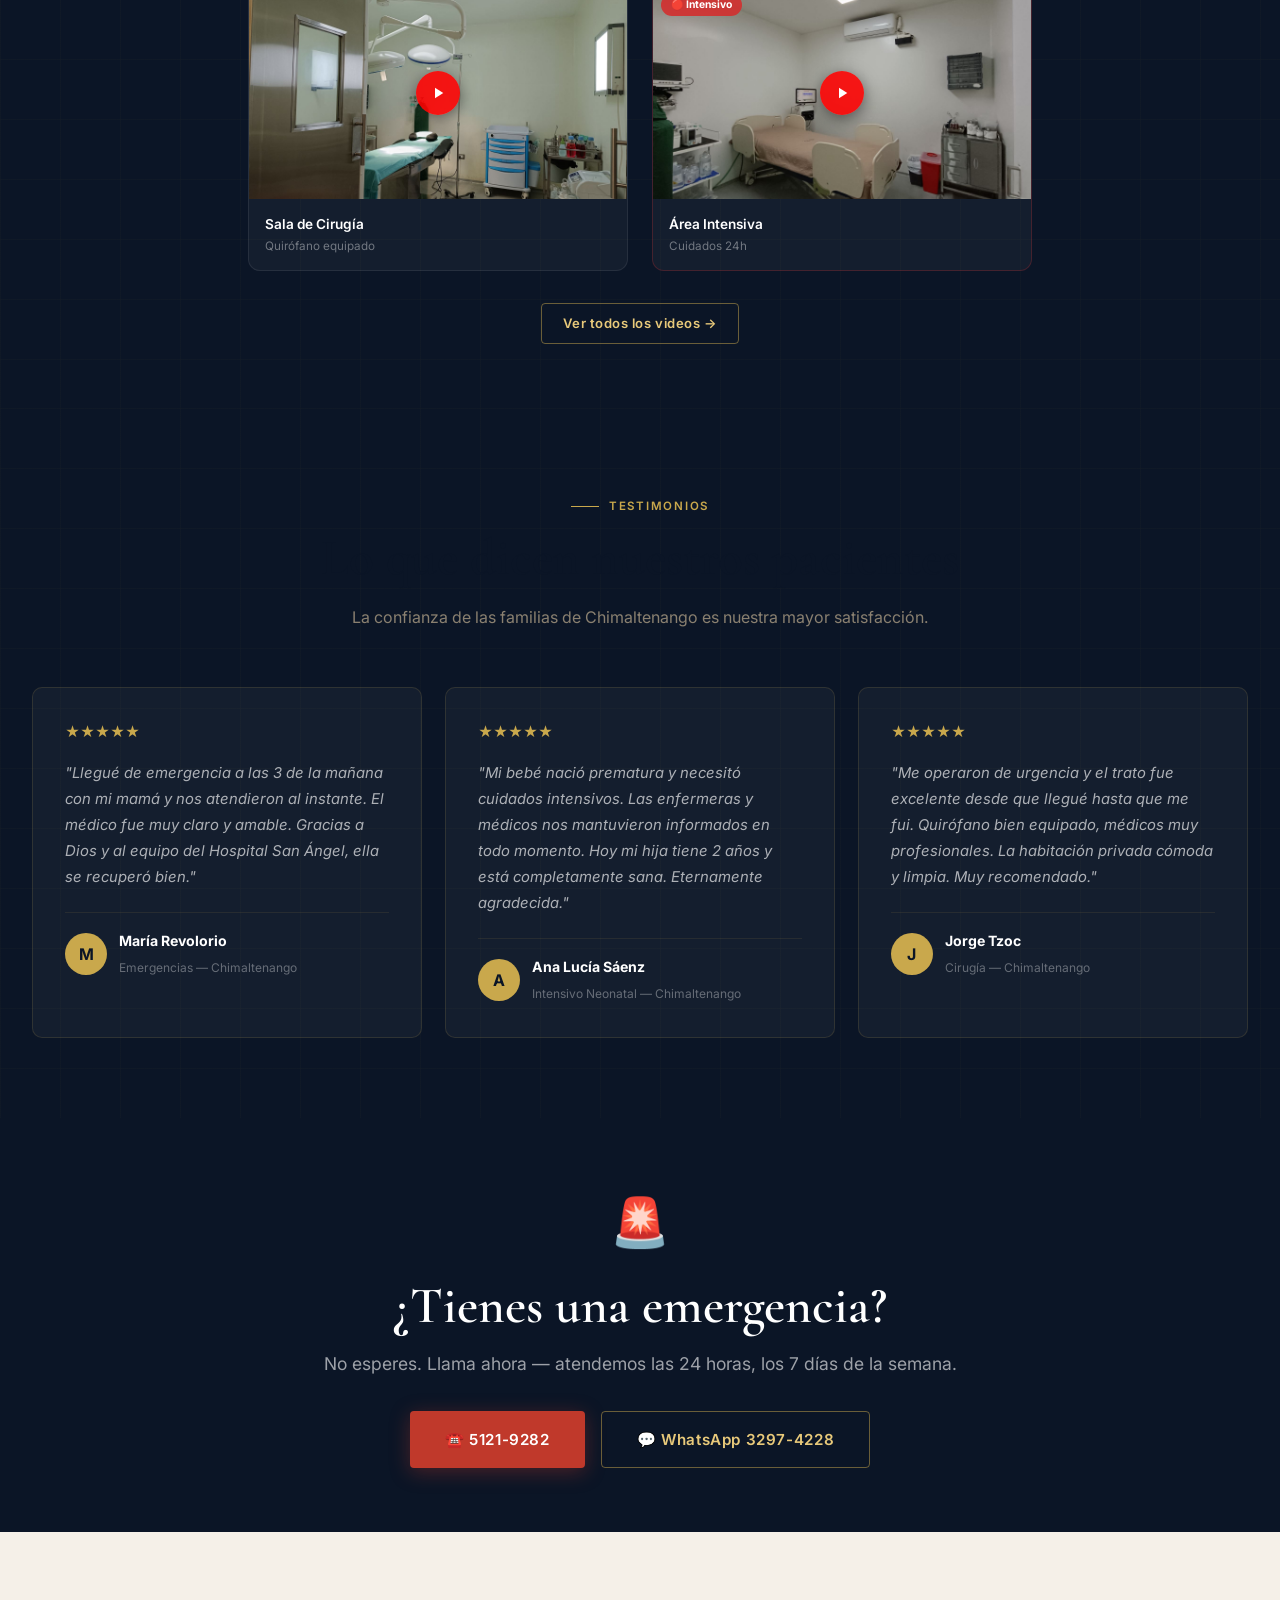
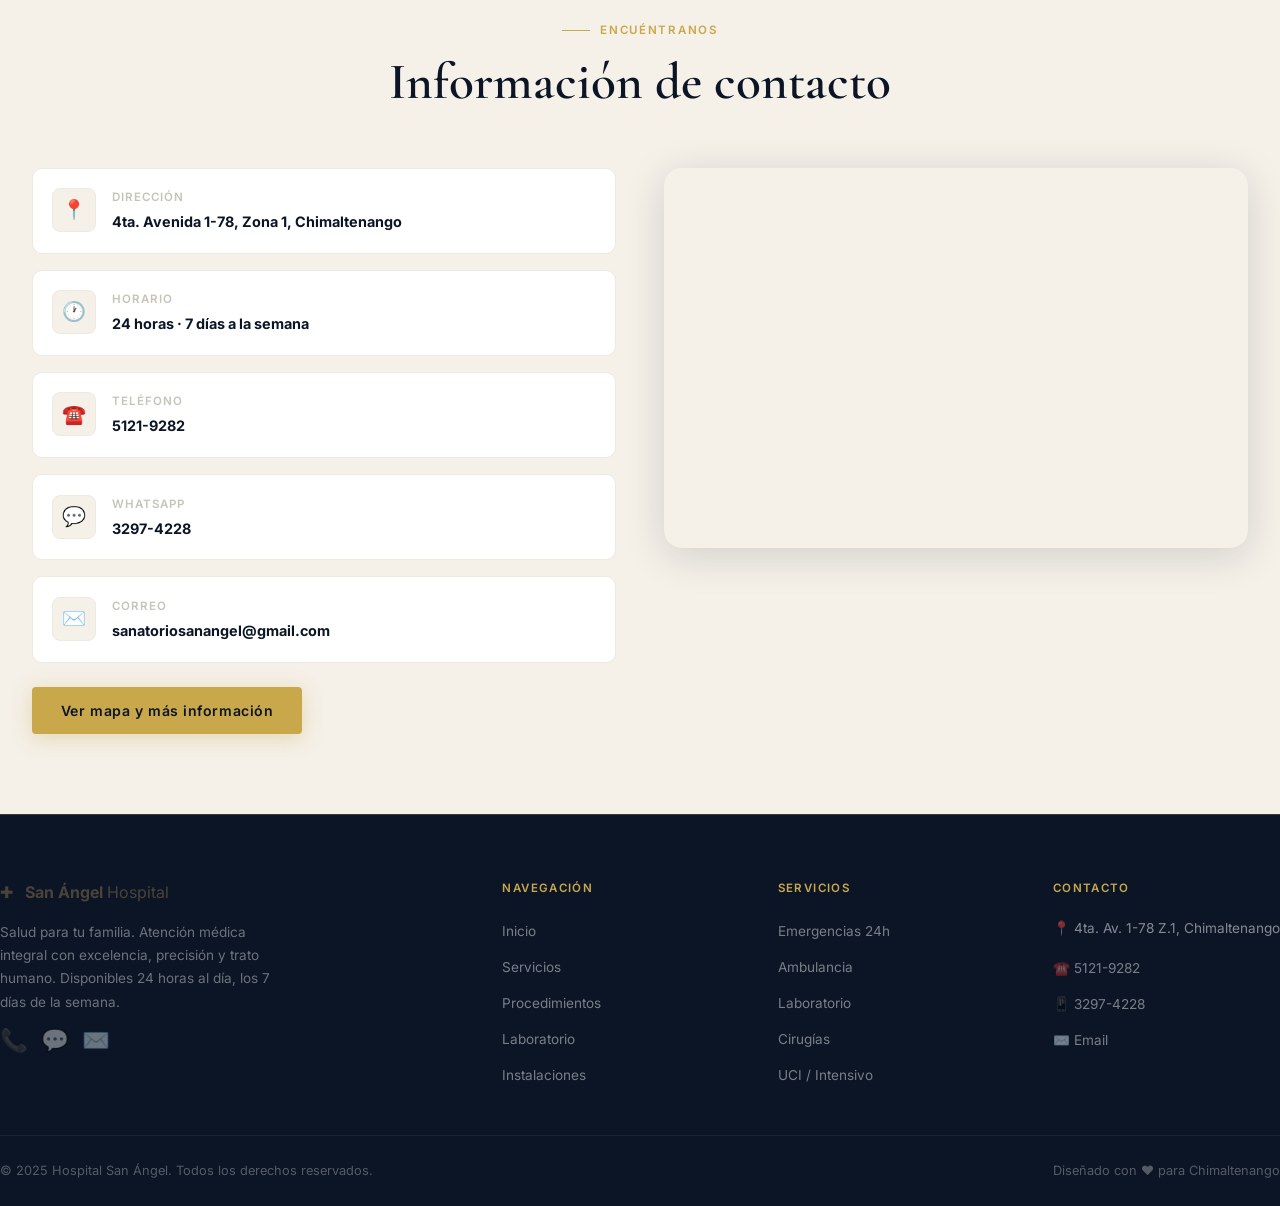
==== commit 18e6c3c3: "diseño" ====
--- a/index.html
+++ b/index.html
@@ -5,7 +5,7 @@
   <meta name="referrer" content="strict-origin-when-cross-origin">
   <meta name="viewport" content="width=device-width, initial-scale=1.0">
   <title>Hospital San Ángel – Salud para tu Familia | Chimaltenango 24hrs</title>
-  <meta name="description" content="Hospital San Ángel en Chimaltenango. Atención médica 24 horas: emergencias, cirugías, laboratorio, rayos X, ultrasonidos, UCI Adultos, Pediátrico y Neonatal. Llama al 5121-9282.">
+  <meta name="description" content="Hospital San Ángel en Chimaltenango. Atención médica 24 horas: emergencias, cirugías, laboratorio, rayos X, ultrasonidos, Intensivo Adultos, Pediátrico y Neonatal. Llama al 5121-9282.">
   <link rel="stylesheet" href="css/main.css">
 </head>
 <body>
@@ -25,31 +25,30 @@
     <div class="hero-content">
       <div class="hero-badge fade-in">
         <span class="dot"></span>
-        Servicio 24 horas · Chimaltenango
+        — Chimaltenango, Guatemala
       </div>
       <h1 class="hero-title fade-in fade-in-delay-1">
-        Salud para
-        <span>tu familia</span>
+        Tu salud,<br>nuestra <em>misión</em>
       </h1>
       <p class="hero-desc fade-in fade-in-delay-2">
-        Hospital San Ángel ofrece atención médica integral con excelencia clínica y trato humano. Emergencias, cirugías, laboratorio, UCI y más — disponibles las 24 horas, los 7 días.
+        Atención médica integral con excelencia, precisión y profundo respeto por la vida. Disponibles las 24 horas, los 365 días del año.
       </p>
       <div class="hero-actions fade-in fade-in-delay-3">
-        <a href="tel:51219282" class="btn btn-red btn-lg">🚨 Llamar al 5121-9282</a>
-        <a href="pages/servicios.html" class="btn btn-outline btn-lg">Ver Servicios</a>
+        <a href="tel:51219282" class="btn btn-primary btn-lg">Agendar cita</a>
+        <a href="pages/contacto.html" class="btn btn-outline btn-lg">Cómo llegar</a>
       </div>
       <div class="hero-stats fade-in fade-in-delay-4">
         <div>
-          <div class="hero-stat-num">24/7</div>
-          <div class="hero-stat-label">Disponibilidad</div>
+          <div class="hero-stat-num">24h</div>
+          <div class="hero-stat-label">Servicio</div>
         </div>
         <div>
-          <div class="hero-stat-num">UCI</div>
-          <div class="hero-stat-label">Adultos · Pediátrico · Neonatal</div>
+          <div class="hero-stat-num">+10</div>
+          <div class="hero-stat-label">Especialidades</div>
         </div>
         <div>
-          <div class="hero-stat-num">10+</div>
-          <div class="hero-stat-label">Especialidades</div>
+          <div class="hero-stat-num">365</div>
+          <div class="hero-stat-label">Días / Año</div>
         </div>
       </div>
     </div>
@@ -61,8 +60,8 @@
       </div>
       <div class="hero-card">
         <div class="hero-card-icon">🏥</div>
-        <h4>UCI Intensivo</h4>
-        <p>Unidades de Cuidados Intensivos para adultos, pediátrico y neonatal disponibles 24h.</p>
+        <h4>Área Intensiva</h4>
+        <p>Cuidados Intensivos para adultos, pediátrico y neonatal disponibles 24h.</p>
       </div>
       <div class="hero-card">
         <div class="hero-card-icon">🔬</div>
@@ -191,15 +190,15 @@
       <!-- UCI -->
       <div class="card fade-in" style="border: 2px solid rgba(211,47,47,0.25); padding:0; overflow:hidden; position:relative;">
         <div style="height:180px; overflow:hidden; position:relative;">
-          <img src="assets/fotos/intensivo-1.jpg" alt="UCI"
+          <img src="assets/fotos/intensivo-1.jpg" alt="Intensivo"
                style="width:100%;height:100%;object-fit:cover;transition:transform 0.4s ease;"
                onmouseover="this.style.transform='scale(1.06)'" onmouseout="this.style.transform='scale(1)'">
-          <div style="position:absolute;top:10px;left:10px;background:var(--red);color:white;border-radius:100px;padding:3px 12px;font-size:0.7rem;font-weight:700;">🔴 UCI 24h</div>
+          <div style="position:absolute;top:10px;left:10px;background:var(--red);color:white;border-radius:100px;padding:3px 12px;font-size:0.7rem;font-weight:700;">🔴 Intensivo 24h</div>
         </div>
         <div style="padding:1.5rem;">
-          <h3 style="margin-bottom:0.5rem;">🏥 UCI Intensivo</h3>
+          <h3 style="margin-bottom:0.5rem;">🏥 Área Intensiva</h3>
           <p>Cuidados Intensivos para <strong>Adultos, Pediátrico y Neonatal</strong>. Monitoreo constante 24 horas.</p>
-          <a href="pages/servicios.html#uci" class="btn btn-red btn-sm" style="margin-top:1rem;">Ver UCI →</a>
+          <a href="pages/servicios.html#uci" class="btn btn-red btn-sm" style="margin-top:1rem;">Ver Intensivo →</a>
         </div>
       </div>
 
@@ -223,30 +222,62 @@
 </section>
 
 <!-- ═══ RECORRIDO VIRTUAL ═══ -->
-<section class="video-section" id="recorrido" style="padding: clamp(2.5rem, 5vw, 6rem) 0;">
+<section class="video-section" id="recorrido" style="padding: clamp(2.5rem, 5vw, 5rem) 0;">
   <div class="container">
-    <div class="section-header" style="position:relative; z-index:1; margin-bottom:2.5rem;">
-      <span class="section-label fade-in" style="background:rgba(21,101,192,0.2); color:var(--blue-light); display:inline-block;">Recorrido Virtual</span>
+    <div class="section-header" style="position:relative;z-index:1;margin-bottom:2rem;">
+      <span class="section-label fade-in" style="background:rgba(21,101,192,0.2);color:var(--blue-light);display:inline-block;">Recorrido Virtual</span>
       <h2 class="section-title fade-in fade-in-delay-1" style="color:var(--white);">Conoce Nuestras Instalaciones</h2>
-      <p class="section-desc fade-in fade-in-delay-2" style="color:rgba(255,255,255,0.45);">Toca cualquier video para verlo en YouTube.</p>
+      <p class="section-desc fade-in fade-in-delay-2" style="color:rgba(255,255,255,0.45);">Explora cada área del hospital en video.</p>
       <div style="margin-top:1rem;" class="fade-in fade-in-delay-3">
-        <div style="display:inline-flex; align-items:center; gap:8px; background:rgba(211,47,47,0.15); border:1px solid rgba(211,47,47,0.3); border-radius:100px; padding:6px 16px;">
+        <div style="display:inline-flex;align-items:center;gap:8px;background:rgba(211,47,47,0.15);border:1px solid rgba(211,47,47,0.3);border-radius:100px;padding:6px 16px;">
           <span style="width:8px;height:8px;background:#EF5350;border-radius:50%;animation:pulse-red 1.5s infinite;display:block;flex-shrink:0;"></span>
-          <span style="color:#EF9A9A; font-size:0.78rem; font-weight:600; letter-spacing:0.08em; text-transform:uppercase;">UCI · Adultos · Pediátrico · Neonatal</span>
-        </div>
-      </div>
-    </div>
-
-    <!-- VIDEO GRID — tarjetas que abren YouTube -->
-    <div id="videoGrid" style="
-      display: grid;
-      grid-template-columns: repeat(auto-fill, minmax(220px, 1fr));
-      gap: 1rem;
-      position: relative; z-index:1;
-    " class="fade-in"></div>
-
-    <div style="text-align:center; margin-top:2rem;" class="fade-in">
-      <a href="pages/recorrido.html" class="btn btn-outline btn-sm">Ver página completa del recorrido →</a>
+          <span style="color:#EF9A9A;font-size:0.78rem;font-weight:600;letter-spacing:0.08em;text-transform:uppercase;">INTENSIVO · ADULTOS · PEDIÁTRICO · NEONATAL</span>
+        </div>
+      </div>
+    </div>
+
+    <!-- 2 VIDEO THUMBNAILS CENTERED -->
+    <div style="display:grid;grid-template-columns:repeat(2,minmax(0,380px));gap:1.5rem;justify-content:center;position:relative;z-index:1;max-width:820px;margin:0 auto;" class="fade-in">
+
+      <a href="pages/recorrido.html" style="text-decoration:none;">
+        <div style="border-radius:12px;overflow:hidden;background:rgba(255,255,255,0.04);border:1px solid rgba(255,255,255,0.08);transition:transform 0.3s,border-color 0.3s,box-shadow 0.3s;" onmouseover="this.style.transform='translateY(-4px)';this.style.borderColor='rgba(21,101,192,0.5)';this.style.boxShadow='0 12px 32px rgba(0,0,0,0.4)'" onmouseout="this.style.transform='';this.style.borderColor='rgba(255,255,255,0.08)';this.style.boxShadow=''">
+          <div style="position:relative;padding-bottom:56.25%;overflow:hidden;background:#111;">
+            <img src="assets/fotos/cirugia-1.jpg" alt="Cirugía" loading="lazy" style="position:absolute;inset:0;width:100%;height:100%;object-fit:cover;transition:transform 0.4s;" onmouseover="this.style.transform='scale(1.06)'" onmouseout="this.style.transform=''">
+            <div style="position:absolute;inset:0;display:flex;align-items:center;justify-content:center;">
+              <div style="width:44px;height:44px;border-radius:50%;background:rgba(255,0,0,0.88);display:flex;align-items:center;justify-content:center;box-shadow:0 4px 16px rgba(0,0,0,0.5);">
+                <svg width="18" height="18" viewBox="0 0 24 24" fill="white"><path d="M8 5v14l11-7z"/></svg>
+              </div>
+            </div>
+          </div>
+          <div style="padding:0.85rem 1rem;">
+            <div style="color:white;font-size:0.85rem;font-weight:600;margin-bottom:2px;">Sala de Cirugía</div>
+            <div style="color:rgba(255,255,255,0.4);font-size:0.73rem;">Quirófano equipado</div>
+          </div>
+        </div>
+      </a>
+
+      <a href="pages/recorrido.html" style="text-decoration:none;">
+        <div style="border-radius:12px;overflow:hidden;background:rgba(255,255,255,0.04);border:1px solid rgba(211,47,47,0.25);transition:transform 0.3s,border-color 0.3s,box-shadow 0.3s;" onmouseover="this.style.transform='translateY(-4px)';this.style.borderColor='rgba(211,47,47,0.6)';this.style.boxShadow='0 12px 32px rgba(0,0,0,0.4)'" onmouseout="this.style.transform='';this.style.borderColor='rgba(211,47,47,0.25)';this.style.boxShadow=''">
+          <div style="position:relative;padding-bottom:56.25%;overflow:hidden;background:#111;">
+            <img src="assets/fotos/intensivo-1.jpg" alt="Intensivo" loading="lazy" style="position:absolute;inset:0;width:100%;height:100%;object-fit:cover;transition:transform 0.4s;" onmouseover="this.style.transform='scale(1.06)'" onmouseout="this.style.transform=''">
+            <div style="position:absolute;inset:0;display:flex;align-items:center;justify-content:center;">
+              <div style="width:44px;height:44px;border-radius:50%;background:rgba(255,0,0,0.88);display:flex;align-items:center;justify-content:center;box-shadow:0 4px 16px rgba(0,0,0,0.5);">
+                <svg width="18" height="18" viewBox="0 0 24 24" fill="white"><path d="M8 5v14l11-7z"/></svg>
+              </div>
+            </div>
+            <div style="position:absolute;top:8px;left:8px;background:rgba(211,47,47,0.9);color:white;border-radius:100px;padding:2px 10px;font-size:0.65rem;font-weight:700;">🔴 Intensivo</div>
+          </div>
+          <div style="padding:0.85rem 1rem;">
+            <div style="color:white;font-size:0.85rem;font-weight:600;margin-bottom:2px;">Área Intensiva</div>
+            <div style="color:rgba(255,255,255,0.4);font-size:0.73rem;">Cuidados 24h</div>
+          </div>
+        </div>
+      </a>
+
+    </div>
+
+    <div style="text-align:center;margin-top:2rem;" class="fade-in">
+      <a href="pages/recorrido.html" class="btn btn-outline btn-sm">Ver todos los videos →</a>
     </div>
   </div>
 </section>
@@ -260,184 +291,50 @@
       <p class="section-desc fade-in fade-in-delay-2">La confianza de las familias de Chimaltenango es nuestra mayor satisfacción.</p>
     </div>
 
-    <!-- RATING RESUMEN -->
-    <div style="display:flex; align-items:center; justify-content:center; gap:1.5rem; margin-bottom:2.5rem; flex-wrap:wrap;" class="fade-in">
-      <div style="text-align:center;">
-        <div style="font-family:'Playfair Display',serif; font-size:3.5rem; font-weight:900; color:var(--navy); line-height:1;">5.0</div>
-        <div style="display:flex; gap:3px; justify-content:center; margin:4px 0;">
-          <span style="color:#FFB300; font-size:1.2rem;">★★★★★</span>
-        </div>
-        <div style="font-size:0.8rem; color:var(--gray-500);">Calificación promedio</div>
-      </div>
-      <div style="width:1px; height:60px; background:var(--gray-200);"></div>
-      <div style="text-align:center;">
-        <div style="font-family:'Playfair Display',serif; font-size:3.5rem; font-weight:900; color:var(--navy); line-height:1;">100%</div>
-        <div style="font-size:0.8rem; color:var(--gray-500); margin-top:8px;">Pacientes satisfechos</div>
-      </div>
-      <div style="width:1px; height:60px; background:var(--gray-200);"></div>
-      <div style="text-align:center;">
-        <div style="font-family:'Playfair Display',serif; font-size:3.5rem; font-weight:900; color:var(--navy); line-height:1;">24/7</div>
-        <div style="font-size:0.8rem; color:var(--gray-500); margin-top:8px;">Atención disponible</div>
-      </div>
-    </div>
-
-    <!-- GRID DE TARJETAS -->
-    <div style="
-      display: grid;
-      grid-template-columns: repeat(3, 1fr);
-      gap: 1.2rem;
-    " class="fade-in" id="testimoniosGrid">
+    <div style="display:grid;grid-template-columns:repeat(3,1fr);gap:1.4rem;" class="fade-in" id="testimoniosGrid">
 
       <!-- 1 -->
-      <div style="background:white; border-radius:14px; padding:1.4rem; border:1px solid var(--gray-200); box-shadow:var(--shadow-sm); position:relative; transition:box-shadow 0.3s, transform 0.3s;"
-           onmouseover="this.style.boxShadow='0 8px 32px rgba(10,22,40,0.12)';this.style.transform='translateY(-3px)'"
-           onmouseout="this.style.boxShadow='var(--shadow-sm)';this.style.transform='translateY(0)'">
-        <span style="position:absolute;top:1rem;right:1rem;background:var(--blue-pale);color:var(--blue);border-radius:100px;padding:2px 10px;font-size:0.7rem;font-weight:600;">Cesárea</span>
-        <div style="color:#FFB300; font-size:0.9rem; margin-bottom:0.6rem;">★★★★★</div>
-        <p style="font-size:0.875rem; color:var(--gray-700); line-height:1.65; font-style:italic; margin-bottom:1rem;">"Llegué de emergencia en la madrugada y me atendieron al instante. Mi cesárea salió perfecta y la habitación privada fue muy cómoda. ¡Totalmente recomendado!"</p>
-        <div style="display:flex; align-items:center; gap:10px; padding-top:0.8rem; border-top:1px solid var(--gray-200);">
-          <div style="width:36px;height:36px;border-radius:50%;background:#1565C0;color:white;display:flex;align-items:center;justify-content:center;font-weight:700;font-size:0.9rem;flex-shrink:0;">M</div>
-          <div><strong style="display:block;font-size:0.85rem;color:var(--navy);">María Revolorio</strong><span style="font-size:0.75rem;color:var(--gray-500);">Chimaltenango</span></div>
+      <div class="testimonio-card">
+        <div class="testimonio-stars">★★★★★</div>
+        <p class="testimonio-text">"Llegué de emergencia a las 3 de la mañana con mi mamá y nos atendieron al instante. El médico fue muy claro y amable. Gracias a Dios y al equipo del Hospital San Ángel, ella se recuperó bien."</p>
+        <div class="testimonio-author">
+          <div class="author-avatar" style="background:var(--gold);">M</div>
+          <div class="author-info">
+            <strong>María Revolorio</strong>
+            <span>Emergencias — Chimaltenango</span>
+          </div>
         </div>
       </div>
 
       <!-- 2 -->
-      <div style="background:white; border-radius:14px; padding:1.4rem; border:1px solid var(--gray-200); box-shadow:var(--shadow-sm); position:relative; transition:box-shadow 0.3s, transform 0.3s;"
-           onmouseover="this.style.boxShadow='0 8px 32px rgba(10,22,40,0.12)';this.style.transform='translateY(-3px)'"
-           onmouseout="this.style.boxShadow='var(--shadow-sm)';this.style.transform='translateY(0)'">
-        <span style="position:absolute;top:1rem;right:1rem;background:var(--blue-pale);color:var(--blue);border-radius:100px;padding:2px 10px;font-size:0.7rem;font-weight:600;">Emergencias</span>
-        <div style="color:#FFB300; font-size:0.9rem; margin-bottom:0.6rem;">★★★★★</div>
-        <p style="font-size:0.875rem; color:var(--gray-700); line-height:1.65; font-style:italic; margin-bottom:1rem;">"Mi hijo tuvo una emergencia a las 2 de la mañana y en minutos ya lo estaban atendiendo. Los doctores explicaron todo con claridad. Eternamente agradecida."</p>
-        <div style="display:flex; align-items:center; gap:10px; padding-top:0.8rem; border-top:1px solid var(--gray-200);">
-          <div style="width:36px;height:36px;border-radius:50%;background:#2E7D32;color:white;display:flex;align-items:center;justify-content:center;font-weight:700;font-size:0.9rem;flex-shrink:0;">R</div>
-          <div><strong style="display:block;font-size:0.85rem;color:var(--navy);">Rosa Ajú de López</strong><span style="font-size:0.75rem;color:var(--gray-500);">Patzún</span></div>
+      <div class="testimonio-card">
+        <div class="testimonio-stars">★★★★★</div>
+        <p class="testimonio-text">"Mi bebé nació prematura y necesitó cuidados intensivos. Las enfermeras y médicos nos mantuvieron informados en todo momento. Hoy mi hija tiene 2 años y está completamente sana. Eternamente agradecida."</p>
+        <div class="testimonio-author">
+          <div class="author-avatar" style="background:var(--gold);">A</div>
+          <div class="author-info">
+            <strong>Ana Lucía Sáenz</strong>
+            <span>Intensivo Neonatal — Chimaltenango</span>
+          </div>
         </div>
       </div>
 
       <!-- 3 -->
-      <div style="background:white; border-radius:14px; padding:1.4rem; border:1px solid var(--gray-200); box-shadow:var(--shadow-sm); position:relative; transition:box-shadow 0.3s, transform 0.3s;"
-           onmouseover="this.style.boxShadow='0 8px 32px rgba(10,22,40,0.12)';this.style.transform='translateY(-3px)'"
-           onmouseout="this.style.boxShadow='var(--shadow-sm)';this.style.transform='translateY(0)'">
-        <span style="position:absolute;top:1rem;right:1rem;background:var(--blue-pale);color:var(--blue);border-radius:100px;padding:2px 10px;font-size:0.7rem;font-weight:600;">UCI Neonatal</span>
-        <div style="color:#FFB300; font-size:0.9rem; margin-bottom:0.6rem;">★★★★★</div>
-        <p style="font-size:0.875rem; color:var(--gray-700); line-height:1.65; font-style:italic; margin-bottom:1rem;">"Mi bebé nació prematura y necesitó la UCI Neonatal. El equipo médico fue excepcional, nos mantuvieron informados en todo momento. Hoy está sana y fuerte. ¡Gracias!"</p>
-        <div style="display:flex; align-items:center; gap:10px; padding-top:0.8rem; border-top:1px solid var(--gray-200);">
-          <div style="width:36px;height:36px;border-radius:50%;background:#AD1457;color:white;display:flex;align-items:center;justify-content:center;font-weight:700;font-size:0.9rem;flex-shrink:0;">A</div>
-          <div><strong style="display:block;font-size:0.85rem;color:var(--navy);">Ana Lucía Sáenz</strong><span style="font-size:0.75rem;color:var(--gray-500);">Chimaltenango</span></div>
-        </div>
-      </div>
-
-      <!-- 4 -->
-      <div style="background:white; border-radius:14px; padding:1.4rem; border:1px solid var(--gray-200); box-shadow:var(--shadow-sm); position:relative; transition:box-shadow 0.3s, transform 0.3s;"
-           onmouseover="this.style.boxShadow='0 8px 32px rgba(10,22,40,0.12)';this.style.transform='translateY(-3px)'"
-           onmouseout="this.style.boxShadow='var(--shadow-sm)';this.style.transform='translateY(0)'">
-        <span style="position:absolute;top:1rem;right:1rem;background:var(--blue-pale);color:var(--blue);border-radius:100px;padding:2px 10px;font-size:0.7rem;font-weight:600;">Cirugía</span>
-        <div style="color:#FFB300; font-size:0.9rem; margin-bottom:0.6rem;">★★★★★</div>
-        <p style="font-size:0.875rem; color:var(--gray-700); line-height:1.65; font-style:italic; margin-bottom:1rem;">"Me operaron de apendicitis de urgencia. Desde que llegué hasta el alta, el trato fue excelente. El quirófano muy bien equipado y los médicos muy profesionales."</p>
-        <div style="display:flex; align-items:center; gap:10px; padding-top:0.8rem; border-top:1px solid var(--gray-200);">
-          <div style="width:36px;height:36px;border-radius:50%;background:#4527A0;color:white;display:flex;align-items:center;justify-content:center;font-weight:700;font-size:0.9rem;flex-shrink:0;">J</div>
-          <div><strong style="display:block;font-size:0.85rem;color:var(--navy);">Jorge Tzoc</strong><span style="font-size:0.75rem;color:var(--gray-500);">Chimaltenango</span></div>
-        </div>
-      </div>
-
-      <!-- 5 -->
-      <div style="background:white; border-radius:14px; padding:1.4rem; border:1px solid var(--gray-200); box-shadow:var(--shadow-sm); position:relative; transition:box-shadow 0.3s, transform 0.3s;"
-           onmouseover="this.style.boxShadow='0 8px 32px rgba(10,22,40,0.12)';this.style.transform='translateY(-3px)'"
-           onmouseout="this.style.boxShadow='var(--shadow-sm)';this.style.transform='translateY(0)'">
-        <span style="position:absolute;top:1rem;right:1rem;background:var(--blue-pale);color:var(--blue);border-radius:100px;padding:2px 10px;font-size:0.7rem;font-weight:600;">Parto</span>
-        <div style="color:#FFB300; font-size:0.9rem; margin-bottom:0.6rem;">★★★★★</div>
-        <p style="font-size:0.875rem; color:var(--gray-700); line-height:1.65; font-style:italic; margin-bottom:1rem;">"Tuve a mi tercer hijo aquí y fue la mejor experiencia de las tres. Las enfermeras son maravillosas. El precio muy accesible para la calidad de atención que ofrecen."</p>
-        <div style="display:flex; align-items:center; gap:10px; padding-top:0.8rem; border-top:1px solid var(--gray-200);">
-          <div style="width:36px;height:36px;border-radius:50%;background:#00695C;color:white;display:flex;align-items:center;justify-content:center;font-weight:700;font-size:0.9rem;flex-shrink:0;">L</div>
-          <div><strong style="display:block;font-size:0.85rem;color:var(--navy);">Lucía Batz</strong><span style="font-size:0.75rem;color:var(--gray-500);">San Martín Jilotepeque</span></div>
-        </div>
-      </div>
-
-      <!-- 6 -->
-      <div style="background:white; border-radius:14px; padding:1.4rem; border:1px solid var(--gray-200); box-shadow:var(--shadow-sm); position:relative; transition:box-shadow 0.3s, transform 0.3s;"
-           onmouseover="this.style.boxShadow='0 8px 32px rgba(10,22,40,0.12)';this.style.transform='translateY(-3px)'"
-           onmouseout="this.style.boxShadow='var(--shadow-sm)';this.style.transform='translateY(0)'">
-        <span style="position:absolute;top:1rem;right:1rem;background:var(--blue-pale);color:var(--blue);border-radius:100px;padding:2px 10px;font-size:0.7rem;font-weight:600;">Laboratorio</span>
-        <div style="color:#FFB300; font-size:0.9rem; margin-bottom:0.6rem;">★★★★★</div>
-        <p style="font-size:0.875rem; color:var(--gray-700); line-height:1.65; font-style:italic; margin-bottom:1rem;">"Necesitaba resultados urgentes y en pocas horas los tenía listos. Personal muy atento, proceso rápido y las instalaciones están completamente limpias y modernas."</p>
-        <div style="display:flex; align-items:center; gap:10px; padding-top:0.8rem; border-top:1px solid var(--gray-200);">
-          <div style="width:36px;height:36px;border-radius:50%;background:#1565C0;color:white;display:flex;align-items:center;justify-content:center;font-weight:700;font-size:0.9rem;flex-shrink:0;">C</div>
-          <div><strong style="display:block;font-size:0.85rem;color:var(--navy);">Carlos Mendoza</strong><span style="font-size:0.75rem;color:var(--gray-500);">Tecpán</span></div>
-        </div>
-      </div>
-
-      <!-- 7 -->
-      <div style="background:white; border-radius:14px; padding:1.4rem; border:1px solid var(--gray-200); box-shadow:var(--shadow-sm); position:relative; transition:box-shadow 0.3s, transform 0.3s;"
-           onmouseover="this.style.boxShadow='0 8px 32px rgba(10,22,40,0.12)';this.style.transform='translateY(-3px)'"
-           onmouseout="this.style.boxShadow='var(--shadow-sm)';this.style.transform='translateY(0)'">
-        <span style="position:absolute;top:1rem;right:1rem;background:var(--blue-pale);color:var(--blue);border-radius:100px;padding:2px 10px;font-size:0.7rem;font-weight:600;">Ambulancia</span>
-        <div style="color:#FFB300; font-size:0.9rem; margin-bottom:0.6rem;">★★★★★</div>
-        <p style="font-size:0.875rem; color:var(--gray-700); line-height:1.65; font-style:italic; margin-bottom:1rem;">"La ambulancia llegó muy rápido cuando la necesitamos. El paramédico fue muy profesional durante el traslado. Gracias al equipo del Hospital San Ángel por su rapidez."</p>
-        <div style="display:flex; align-items:center; gap:10px; padding-top:0.8rem; border-top:1px solid var(--gray-200);">
-          <div style="width:36px;height:36px;border-radius:50%;background:#E65100;color:white;display:flex;align-items:center;justify-content:center;font-weight:700;font-size:0.9rem;flex-shrink:0;">P</div>
-          <div><strong style="display:block;font-size:0.85rem;color:var(--navy);">Pedro Xicay</strong><span style="font-size:0.75rem;color:var(--gray-500);">Zaragoza, Chimaltenango</span></div>
-        </div>
-      </div>
-
-      <!-- 8 -->
-      <div style="background:white; border-radius:14px; padding:1.4rem; border:1px solid var(--gray-200); box-shadow:var(--shadow-sm); position:relative; transition:box-shadow 0.3s, transform 0.3s;"
-           onmouseover="this.style.boxShadow='0 8px 32px rgba(10,22,40,0.12)';this.style.transform='translateY(-3px)'"
-           onmouseout="this.style.boxShadow='var(--shadow-sm)';this.style.transform='translateY(0)'">
-        <span style="position:absolute;top:1rem;right:1rem;background:var(--blue-pale);color:var(--blue);border-radius:100px;padding:2px 10px;font-size:0.7rem;font-weight:600;">Rayos X</span>
-        <div style="color:#FFB300; font-size:0.9rem; margin-bottom:0.6rem;">★★★★★</div>
-        <p style="font-size:0.875rem; color:var(--gray-700); line-height:1.65; font-style:italic; margin-bottom:1rem;">"Me tomaron las placas de emergencia a las 11 de la noche y los resultados estuvieron listos en minutos. Excelente servicio, equipos modernos y personal muy amable."</p>
-        <div style="display:flex; align-items:center; gap:10px; padding-top:0.8rem; border-top:1px solid var(--gray-200);">
-          <div style="width:36px;height:36px;border-radius:50%;background:#37474F;color:white;display:flex;align-items:center;justify-content:center;font-weight:700;font-size:0.9rem;flex-shrink:0;">F</div>
-          <div><strong style="display:block;font-size:0.85rem;color:var(--navy);">Fernanda Ixcoy</strong><span style="font-size:0.75rem;color:var(--gray-500);">Comalapa</span></div>
-        </div>
-      </div>
-
-      <!-- 9 -->
-      <div style="background:white; border-radius:14px; padding:1.4rem; border:1px solid var(--gray-200); box-shadow:var(--shadow-sm); position:relative; transition:box-shadow 0.3s, transform 0.3s;"
-           onmouseover="this.style.boxShadow='0 8px 32px rgba(10,22,40,0.12)';this.style.transform='translateY(-3px)'"
-           onmouseout="this.style.boxShadow='var(--shadow-sm)';this.style.transform='translateY(0)'">
-        <span style="position:absolute;top:1rem;right:1rem;background:#FFF3E0;color:#E65100;border-radius:100px;padding:2px 10px;font-size:0.7rem;font-weight:600;">UCI Pediátrica</span>
-        <div style="color:#FFB300; font-size:0.9rem; margin-bottom:0.6rem;">★★★★★</div>
-        <p style="font-size:0.875rem; color:var(--gray-700); line-height:1.65; font-style:italic; margin-bottom:1rem;">"Mi niño de 5 años estuvo en UCI pediátrica tres días. El personal nos trató con mucho cariño y profesionalismo. Salió sano gracias a Dios y al excelente equipo médico."</p>
-        <div style="display:flex; align-items:center; gap:10px; padding-top:0.8rem; border-top:1px solid var(--gray-200);">
-          <div style="width:36px;height:36px;border-radius:50%;background:#6A1B9A;color:white;display:flex;align-items:center;justify-content:center;font-weight:700;font-size:0.9rem;flex-shrink:0;">S</div>
-          <div><strong style="display:block;font-size:0.85rem;color:var(--navy);">Sandra Chumil</strong><span style="font-size:0.75rem;color:var(--gray-500);">San Andrés Itzapa</span></div>
-        </div>
-      </div>
-
-    </div>
-
-    <!-- RESPONSIVE: en mobile mostrar solo 6, boton ver más -->
-    <div style="text-align:center; margin-top:2rem;" class="fade-in" id="verMasBtn">
-      <button onclick="document.getElementById('testimoniosExtra').style.display='grid'; this.style.display='none';"
-              class="btn btn-primary">Ver más testimonios ↓</button>
-    </div>
-
-    <!-- FILA EXTRA (oculta por defecto en mobile) -->
-    <div id="testimoniosExtra" style="
-      display: grid;
-      grid-template-columns: repeat(3, 1fr);
-      gap: 1.2rem;
-      margin-top: 1.2rem;
-    "></div>
-
-  </div>
-</section>
-
-<style>
-  @media (max-width: 1024px) {
-    #testimoniosGrid, #testimoniosExtra { grid-template-columns: repeat(2, 1fr) !important; }
-  }
-  @media (max-width: 600px) {
-    #testimoniosGrid, #testimoniosExtra { grid-template-columns: 1fr !important; }
-  }
-  /* Hide ver más button on desktop */
-  @media (min-width: 768px) {
-    #verMasBtn { display: none !important; }
-    #testimoniosExtra { display: grid !important; }
-  }
-</style>
-
+      <div class="testimonio-card">
+        <div class="testimonio-stars">★★★★★</div>
+        <p class="testimonio-text">"Me operaron de urgencia y el trato fue excelente desde que llegué hasta que me fui. Quirófano bien equipado, médicos muy profesionales. La habitación privada cómoda y limpia. Muy recomendado."</p>
+        <div class="testimonio-author">
+          <div class="author-avatar" style="background:var(--gold);">J</div>
+          <div class="author-info">
+            <strong>Jorge Tzoc</strong>
+            <span>Cirugía — Chimaltenango</span>
+          </div>
+        </div>
+      </div>
+
+    </div>
+  </div>
+</section>
 <!-- ═══ CTA ═══ -->
 <section style="background: var(--navy); padding: 4rem 0;">
   <div class="container" style="text-align:center;">
@@ -516,10 +413,10 @@
     { id:'x-g8DHKuoIQ', title:'Sala de Cirugía', desc:'Quirófano equipado', icon:'⚕️', isShort:false, uci:false },
     { id:'V4IQIAW1RAo', title:'Cuartos, Pasillos y Elevador', desc:'Recorrido interior', icon:'🛗', isShort:true, uci:false },
     { id:'tFEO3rXBIng', title:'Baños', desc:'Higiene y confort', icon:'🚿', isShort:true, uci:false },
-    { id:'5hyaWnWbstU', title:'Unidad Intensiva (UCI)', desc:'Cuidados críticos 24h', icon:'🏥', isShort:true, uci:true },
+    { id:'5hyaWnWbstU', title:'Área Intensiva', desc:'Cuidados críticos 24h', icon:'🏥', isShort:true, uci:true },
     { id:'1SQeuFLvvTU', title:'Enfermería y Elevador', desc:'Estación de enfermeros', icon:'👩‍⚕️', isShort:true, uci:false },
     { id:'14rX8thb6tw', title:'Habitación Privada', desc:'Confort y privacidad', icon:'🛏️', isShort:true, uci:false },
-    { id:'GRaelYVuV08', title:'Incubadoras — UCI Neonatal', desc:'Cuidado neonatal especializado', icon:'👶', isShort:true, uci:true }
+    { id:'GRaelYVuV08', title:'Incubadoras — Intensivo Neonatal', desc:'Cuidado neonatal especializado', icon:'👶', isShort:true, uci:true }
   ];
 
   function selectVideo(index) {
@@ -549,7 +446,7 @@
         <div class="video-info">
           <strong>${v.title}</strong>
           <span>${v.desc}</span>
-          ${v.uci ? '<div style="display:inline-flex;align-items:center;gap:4px;background:rgba(211,47,47,0.15);border:1px solid rgba(211,47,47,0.3);border-radius:100px;padding:2px 8px;margin-top:4px;"><span style="font-size:0.65rem;color:#EF9A9A;font-weight:600;letter-spacing:0.06em;text-transform:uppercase;">🔴 UCI</span></div>' : ''}
+          ${v.uci ? '<div style="display:inline-flex;align-items:center;gap:4px;background:rgba(211,47,47,0.15);border:1px solid rgba(211,47,47,0.3);border-radius:100px;padding:2px 8px;margin-top:4px;"><span style="font-size:0.65rem;color:#EF9A9A;font-weight:600;letter-spacing:0.06em;text-transform:uppercase;">🔴 Intensivo</span></div>' : ''}
         </div>
         <span class="video-num">${String(i+1).padStart(2,'0')}</span>
       </div>
--- a/css/main.css
+++ b/css/main.css
@@ -1,1251 +1,837 @@
-@import url('https://fonts.googleapis.com/css2?family=Playfair+Display:wght@400;700;900&family=DM+Sans:ital,opsz,wght@0,9..40,300;0,9..40,400;0,9..40,500;0,9..40,600;1,9..40,300&display=swap');
+/* ═══════════════════════════════════════════════════════
+   HOSPITAL SAN ÁNGEL — PREMIUM GOLD REDESIGN
+   ═══════════════════════════════════════════════════════ */
+
+@import url('https://fonts.googleapis.com/css2?family=Cormorant+Garamond:ital,wght@0,400;0,600;0,700;1,400;1,600&family=Playfair+Display:ital,wght@0,700;0,900;1,400&family=Inter:wght@300;400;500;600&display=swap');
 
 :root {
-  --navy: #0A1628;
-  --navy-mid: #112240;
-  --blue: #1565C0;
-  --blue-bright: #1976D2;
-  --blue-light: #42A5F5;
-  --blue-pale: #E3F2FD;
-  --red: #D32F2F;
-  --red-soft: #EF5350;
-  --white: #FFFFFF;
-  --gray-100: #F8FAFC;
-  --gray-200: #EEF2F7;
-  --gray-300: #CBD5E1;
-  --gray-500: #64748B;
-  --gray-700: #334155;
-  --gold: #FFB300;
-  --shadow-sm: 0 2px 8px rgba(10,22,40,0.08);
-  --shadow-md: 0 8px 32px rgba(10,22,40,0.12);
-  --shadow-lg: 0 24px 64px rgba(10,22,40,0.18);
-  --radius: 12px;
-  --radius-lg: 20px;
-  --transition: all 0.3s cubic-bezier(0.4,0,0.2,1);
-}
-
+  /* ── CORE PALETTE ── */
+  --navy:       #0B1526;
+  --navy-mid:   #132035;
+  --navy-card:  #111E33;
+  --gold:       #C9A84C;
+  --gold-light: #E8C97A;
+  --gold-pale:  rgba(201,168,76,0.12);
+  --gold-border:rgba(201,168,76,0.25);
+  --white:      #FFFFFF;
+  --cream:      #F5F0E8;
+  --red:        #C0392B;
+  --red-soft:   #E74C3C;
+
+  /* ── GRAYS ── */
+  --gray-100: #F8F7F4;
+  --gray-200: #EDEAE3;
+  --gray-300: #C8C3B8;
+  --gray-500: #8A8070;
+  --gray-700: #4A4438;
+
+  /* ── SHADOWS ── */
+  --shadow-sm: 0 2px 12px rgba(11,21,38,0.08);
+  --shadow-md: 0 8px 40px rgba(11,21,38,0.15);
+  --shadow-lg: 0 24px 80px rgba(11,21,38,0.25);
+  --shadow-gold: 0 8px 32px rgba(201,168,76,0.2);
+
+  /* ── RADIUS ── */
+  --radius: 10px;
+  --radius-lg: 18px;
+
+  /* ── TRANSITION ── */
+  --transition: all 0.35s cubic-bezier(0.4,0,0.2,1);
+}
+
+/* ─── RESET ─── */
 *, *::before, *::after { box-sizing: border-box; margin: 0; padding: 0; }
-
-html { scroll-behavior: smooth; font-size: 16px; }
-
+html { scroll-behavior: smooth; font-size: 16px; overflow-x: hidden; width: 100%; }
 body {
-  font-family: 'DM Sans', sans-serif;
-  background: var(--white);
+  font-family: 'Inter', sans-serif;
+  background: var(--cream);
+  color: var(--gray-700);
+  overflow-x: hidden;
+  line-height: 1.65;
+  width: 100%;
+  max-width: 100vw;
+}
+
+/* ─── TYPOGRAPHY ─── */
+h1, h2, h3 {
+  font-family: 'Cormorant Garamond', serif;
+  line-height: 1.15;
   color: var(--navy);
-  overflow-x: hidden;
-  line-height: 1.6;
-}
-
-/* ─── TYPOGRAPHY ─── */
-h1, h2, h3, h4 {
-  font-family: 'Playfair Display', serif;
-  line-height: 1.2;
-}
-h1 { font-size: clamp(2.2rem, 5vw, 3.8rem); font-weight: 900; }
-h2 { font-size: clamp(1.6rem, 3vw, 2.6rem); font-weight: 700; }
-h3 { font-size: clamp(1.2rem, 2vw, 1.6rem); font-weight: 700; }
-h4 { font-size: 1.1rem; font-weight: 600; font-family: 'DM Sans', sans-serif; }
-p { font-size: 1rem; color: var(--gray-700); }
-a { text-decoration: none; color: inherit; }
+}
+h4, h5, h6 {
+  font-family: 'Inter', sans-serif;
+  color: var(--navy);
+}
+h1 { font-size: clamp(2.8rem, 6vw, 5rem); font-weight: 700; }
+h2 { font-size: clamp(2rem, 4vw, 3.2rem); font-weight: 600; }
+h3 { font-size: clamp(1.4rem, 2.5vw, 2rem); font-weight: 600; }
+h4 { font-size: 1rem; font-weight: 600; }
+p  { font-size: 0.97rem; line-height: 1.7; color: var(--gray-500); }
+a  { text-decoration: none; color: inherit; }
+
+/* ─── GOLD DIVIDER ─── */
+.gold-line {
+  display: inline-block; width: 40px; height: 2px;
+  background: var(--gold); margin-right: 12px;
+  vertical-align: middle;
+}
+
+/* ─── CONTAINER ─── */
+.container { max-width: 1280px; margin: 0 auto; padding: 0 2rem; width: 100%; }
+
+/* ─── SECTION ─── */
+.section { padding: 5rem 0; }
+.section-alt { background: var(--gray-100); }
+
+.section-header { text-align: center; max-width: 680px; margin: 0 auto 3.5rem; }
+.section-label {
+  display: inline-flex; align-items: center;
+  font-family: 'Inter', sans-serif;
+  font-size: 0.72rem; font-weight: 600;
+  letter-spacing: 0.15em; text-transform: uppercase;
+  color: var(--gold);
+  margin-bottom: 0.8rem;
+}
+.section-label::before {
+  content: ''; display: inline-block;
+  width: 28px; height: 1px;
+  background: var(--gold); margin-right: 10px;
+}
+.section-title { margin-bottom: 1rem; }
+.section-desc { font-size: 1rem; color: var(--gray-500); }
+
+/* ─── BUTTONS ─── */
+.btn {
+  display: inline-flex; align-items: center; gap: 8px;
+  padding: 0.75rem 1.8rem;
+  border-radius: 4px;
+  font-family: 'Inter', sans-serif;
+  font-weight: 600; font-size: 0.88rem;
+  letter-spacing: 0.04em;
+  cursor: pointer; border: none;
+  transition: var(--transition);
+  white-space: nowrap;
+  text-decoration: none;
+}
+.btn-primary {
+  background: var(--gold);
+  color: var(--navy);
+  box-shadow: 0 4px 20px rgba(201,168,76,0.35);
+}
+.btn-primary:hover { background: var(--gold-light); transform: translateY(-2px); box-shadow: var(--shadow-gold); }
+
+.btn-outline {
+  background: transparent;
+  border: 1.5px solid rgba(201,168,76,0.5);
+  color: var(--gold-light);
+}
+.btn-outline:hover { border-color: var(--gold); color: var(--gold); background: var(--gold-pale); }
+
+.btn-red {
+  background: var(--red);
+  color: white;
+  box-shadow: 0 4px 20px rgba(192,57,43,0.35);
+}
+.btn-red:hover { background: var(--red-soft); transform: translateY(-2px); }
+
+.btn-dark {
+  background: var(--navy);
+  color: var(--gold);
+  border: 1.5px solid var(--gold-border);
+}
+.btn-dark:hover { background: var(--navy-mid); border-color: var(--gold); }
+
+.btn-lg { padding: 0.95rem 2.2rem; font-size: 0.95rem; }
+.btn-sm { padding: 0.55rem 1.3rem; font-size: 0.82rem; }
 
 /* ─── HEADER / NAV ─── */
 .site-header {
   position: fixed; top: 0; left: 0; right: 0; z-index: 1000;
-  background: rgba(10,22,40,0.95);
-  backdrop-filter: blur(16px);
-  border-bottom: 1px solid rgba(255,255,255,0.06);
+  background: rgba(11,21,38,0.96);
+  backdrop-filter: blur(20px);
+  border-bottom: 1px solid rgba(201,168,76,0.12);
   transition: var(--transition);
 }
 .site-header.scrolled {
-  background: rgba(10,22,40,0.98);
-  box-shadow: var(--shadow-md);
+  background: rgba(11,21,38,0.99);
+  box-shadow: 0 4px 32px rgba(0,0,0,0.4);
 }
 .nav-inner {
-  max-width: 1300px; margin: 0 auto;
+  max-width: 1280px; margin: 0 auto;
   display: flex; align-items: center; justify-content: space-between;
-  padding: 0 2rem; height: 70px;
-}
-.nav-logo {
-  display: flex; align-items: center; gap: 12px;
-}
-.nav-logo .logo-icon {
-  width: 42px; height: 42px;
-  background: var(--blue);
-  border-radius: 10px;
-  display: flex; align-items: center; justify-content: center;
-  font-size: 1.4rem;
-}
-.nav-logo .logo-text { color: var(--white); }
-.nav-logo .logo-text strong {
-  display: block; font-family: 'Playfair Display', serif;
-  font-size: 1.1rem; letter-spacing: 0.02em;
-}
-.nav-logo .logo-text span {
-  display: block; font-size: 0.7rem; color: var(--blue-light);
-  letter-spacing: 0.15em; text-transform: uppercase;
+  padding: 0 2rem; height: 72px;
+}
+.nav-logo { display: flex; align-items: center; gap: 12px; }
+.nav-logo img { height: 42px; width: auto; }
+.nav-logo .logo-name {
+  font-family: 'Cormorant Garamond', serif;
+  font-size: 1.3rem; font-weight: 700;
+  color: var(--white);
+  letter-spacing: 0.02em;
 }
 .nav-links {
-  display: flex; align-items: center; gap: 0.2rem; list-style: none;
+  display: flex; align-items: center; gap: 2rem;
+  list-style: none;
 }
 .nav-links a {
-  color: rgba(255,255,255,0.8); font-size: 0.88rem;
-  padding: 0.5rem 0.9rem; border-radius: 8px;
-  transition: var(--transition); font-weight: 500;
-  letter-spacing: 0.02em;
-}
-.nav-links a:hover { color: var(--white); background: rgba(255,255,255,0.08); }
-.nav-links a.active { color: var(--blue-light); }
-.nav-cta {
-  background: var(--blue); color: var(--white) !important;
-  border-radius: 8px; padding: 0.5rem 1.2rem !important;
-}
-.nav-cta:hover { background: var(--blue-bright) !important; }
+  font-size: 0.83rem; font-weight: 500;
+  color: rgba(255,255,255,0.65);
+  letter-spacing: 0.06em; text-transform: uppercase;
+  transition: color 0.25s;
+  position: relative;
+}
+.nav-links a::after {
+  content: ''; position: absolute; bottom: -4px; left: 0; right: 0;
+  height: 1px; background: var(--gold);
+  transform: scaleX(0); transition: transform 0.3s;
+}
+.nav-links a:hover, .nav-links a.active { color: var(--gold-light); }
+.nav-links a:hover::after, .nav-links a.active::after { transform: scaleX(1); }
+.nav-cta { display: flex; align-items: center; gap: 1rem; }
 .nav-emergency {
   display: flex; align-items: center; gap: 8px;
-}
-.emergency-pill {
-  background: var(--red); color: var(--white);
-  border-radius: 100px; padding: 6px 14px;
-  font-size: 0.78rem; font-weight: 600;
-  display: flex; align-items: center; gap: 6px;
-  animation: pulse-red 2s infinite;
-}
-@keyframes pulse-red {
-  0%, 100% { box-shadow: 0 0 0 0 rgba(211,47,47,0.4); }
-  50% { box-shadow: 0 0 0 8px rgba(211,47,47,0); }
-}
+  background: var(--red); color: white;
+  padding: 0.5rem 1.2rem; border-radius: 4px;
+  font-size: 0.82rem; font-weight: 600;
+  transition: var(--transition);
+}
+.nav-emergency:hover { background: var(--red-soft); }
 .hamburger {
   display: none; flex-direction: column; gap: 5px;
-  cursor: pointer; padding: 6px;
+  background: none; border: none; cursor: pointer; padding: 4px;
 }
 .hamburger span {
   display: block; width: 24px; height: 2px;
-  background: var(--white); border-radius: 2px;
+  background: var(--gold); border-radius: 2px;
   transition: var(--transition);
 }
+.mobile-nav {
+  display: none;
+  flex-direction: column;
+  background: var(--navy-mid);
+  border-top: 1px solid var(--gold-border);
+  padding: 1.5rem 2rem;
+  gap: 1rem;
+}
+.mobile-nav.open { display: flex; }
+.mobile-nav a {
+  color: rgba(255,255,255,0.75);
+  font-size: 0.9rem; font-weight: 500;
+  padding: 0.5rem 0;
+  border-bottom: 1px solid rgba(255,255,255,0.06);
+  transition: color 0.2s;
+}
+.mobile-nav a:hover { color: var(--gold); }
 
 /* ─── HERO ─── */
 .hero {
-  min-height: 100vh;
+  position: relative; min-height: 100vh;
   background: var(--navy);
-  position: relative; overflow: hidden;
   display: flex; align-items: center;
-  padding-top: 70px;
+  overflow: hidden;
 }
 .hero-bg {
   position: absolute; inset: 0;
-  background: 
-    radial-gradient(ellipse 80% 60% at 70% 50%, rgba(21,101,192,0.18) 0%, transparent 70%),
-    radial-gradient(ellipse 40% 40% at 20% 80%, rgba(66,165,245,0.08) 0%, transparent 60%);
-}
+  background:
+    radial-gradient(ellipse 80% 70% at 60% 40%, rgba(201,168,76,0.07) 0%, transparent 60%),
+    linear-gradient(180deg, rgba(11,21,38,0.3) 0%, rgba(11,21,38,0.95) 100%);
+}
+/* Subtle texture pattern */
 .hero-grid {
-  position: absolute; inset: 0; opacity: 0.04;
-  background-image: 
-    linear-gradient(rgba(255,255,255,0.5) 1px, transparent 1px),
-    linear-gradient(90deg, rgba(255,255,255,0.5) 1px, transparent 1px);
+  position: absolute; inset: 0;
+  background-image:
+    linear-gradient(rgba(201,168,76,0.04) 1px, transparent 1px),
+    linear-gradient(90deg, rgba(201,168,76,0.04) 1px, transparent 1px);
   background-size: 60px 60px;
 }
 .hero-inner {
-  max-width: 1300px; margin: 0 auto; padding: 0 2rem;
-  display: grid; grid-template-columns: 1fr 1fr;
-  gap: 4rem; align-items: center; width: 100%;
-  position: relative; z-index: 1;
+  display: grid;
+  grid-template-columns: 1fr 400px;
+  gap: 4rem;
+  align-items: center;
+  max-width: 1280px;
+  margin: 0 auto;
+  padding: 7rem 2rem 4rem;
+  width: 100%;
 }
 .hero-badge {
   display: inline-flex; align-items: center; gap: 8px;
-  background: rgba(21,101,192,0.2); border: 1px solid rgba(21,101,192,0.4);
-  border-radius: 100px; padding: 6px 16px; margin-bottom: 1.5rem;
-  color: var(--blue-light); font-size: 0.82rem; font-weight: 500;
-  letter-spacing: 0.08em; text-transform: uppercase;
+  background: var(--gold-pale);
+  border: 1px solid var(--gold-border);
+  color: var(--gold-light);
+  font-size: 0.72rem; font-weight: 600;
+  letter-spacing: 0.12em; text-transform: uppercase;
+  padding: 6px 16px; border-radius: 100px;
+  margin-bottom: 1.5rem;
 }
 .hero-badge .dot {
-  width: 7px; height: 7px; background: var(--blue-light);
-  border-radius: 50%; animation: blink 1.5s infinite;
-}
-@keyframes blink {
-  0%, 100% { opacity: 1; } 50% { opacity: 0.3; }
-}
-.hero-title { color: var(--white); margin-bottom: 1.2rem; }
-.hero-title span { color: var(--blue-light); display: block; }
+  width: 6px; height: 6px; border-radius: 50%;
+  background: var(--gold);
+  animation: pulse-gold 2s infinite;
+}
+@keyframes pulse-gold {
+  0%, 100% { opacity: 1; transform: scale(1); }
+  50%       { opacity: 0.5; transform: scale(1.4); }
+}
+.hero-title {
+  font-family: 'Cormorant Garamond', serif;
+  font-size: clamp(3.5rem, 7vw, 6rem);
+  font-weight: 700;
+  color: var(--white);
+  line-height: 1.05;
+  margin-bottom: 1.5rem;
+  letter-spacing: -0.01em;
+}
+.hero-title em {
+  font-style: italic;
+  color: var(--gold);
+}
 .hero-desc {
-  color: rgba(255,255,255,0.65); font-size: 1.1rem;
-  margin-bottom: 2rem; max-width: 480px; line-height: 1.7;
-}
-.hero-actions { display: flex; gap: 1rem; flex-wrap: wrap; margin-bottom: 2.5rem; }
+  font-size: 1.05rem;
+  color: rgba(255,255,255,0.55);
+  margin-bottom: 2.5rem;
+  max-width: 520px;
+  line-height: 1.8;
+}
+.hero-actions { display: flex; gap: 1rem; flex-wrap: wrap; margin-bottom: 3rem; }
 .hero-stats {
-  display: flex; gap: 2rem;
+  display: flex; gap: 2.5rem;
+  padding-top: 2rem;
+  border-top: 1px solid rgba(201,168,76,0.15);
 }
 .hero-stat-num {
-  font-family: 'Playfair Display', serif;
-  font-size: 2rem; font-weight: 900; color: var(--white);
-}
-.hero-stat-label { font-size: 0.78rem; color: rgba(255,255,255,0.5); text-transform: uppercase; letter-spacing: 0.08em; }
+  font-family: 'Cormorant Garamond', serif;
+  font-size: 2rem; font-weight: 700;
+  color: var(--gold);
+  line-height: 1;
+  margin-bottom: 4px;
+}
+.hero-stat-label {
+  font-size: 0.68rem; font-weight: 600;
+  letter-spacing: 0.1em; text-transform: uppercase;
+  color: rgba(255,255,255,0.35);
+}
+/* Hero side cards */
 .hero-cards {
-  display: grid; grid-template-columns: 1fr 1fr;
-  gap: 1rem;
+  display: flex; flex-direction: column; gap: 1rem;
 }
 .hero-card {
   background: rgba(255,255,255,0.04);
-  border: 1px solid rgba(255,255,255,0.08);
-  border-radius: var(--radius-lg); padding: 1.5rem;
+  border: 1px solid rgba(201,168,76,0.15);
+  border-radius: var(--radius);
+  padding: 1.4rem 1.6rem;
+  backdrop-filter: blur(10px);
   transition: var(--transition);
+  display: flex; flex-direction: column; gap: 0.4rem;
 }
 .hero-card:hover {
-  background: rgba(255,255,255,0.07);
-  border-color: rgba(21,101,192,0.4);
-  transform: translateY(-4px);
-}
-.hero-card:first-child { grid-column: 1 / -1; }
-.hero-card-icon {
-  width: 48px; height: 48px; border-radius: 12px;
-  background: rgba(21,101,192,0.2);
+  background: rgba(201,168,76,0.08);
+  border-color: rgba(201,168,76,0.35);
+  transform: translateX(4px);
+}
+.hero-card-icon { font-size: 1.4rem; margin-bottom: 0.3rem; }
+.hero-card h4 { color: var(--white); font-size: 0.95rem; font-weight: 600; }
+.hero-card p  { color: rgba(255,255,255,0.45); font-size: 0.82rem; line-height: 1.55; }
+
+/* ─── BREADCRUMB ─── */
+.breadcrumb {
+  display: flex; align-items: center; gap: 8px;
+  font-size: 0.8rem; color: var(--gray-300);
+  margin-bottom: 1.5rem; flex-wrap: wrap;
+}
+.breadcrumb a { color: var(--gold); transition: opacity 0.2s; }
+.breadcrumb a:hover { opacity: 0.7; }
+.breadcrumb span { color: rgba(255,255,255,0.3); }
+
+/* ─── PAGE HERO ─── */
+.page-hero {
+  background: var(--navy);
+  padding: 8rem 0 3.5rem;
+  position: relative; overflow: hidden;
+}
+.page-hero::before {
+  content: '';
+  position: absolute; inset: 0;
+  background:
+    radial-gradient(ellipse 60% 80% at 30% 50%, rgba(201,168,76,0.07) 0%, transparent 60%),
+    linear-gradient(rgba(201,168,76,0.03) 1px, transparent 1px),
+    linear-gradient(90deg, rgba(201,168,76,0.03) 1px, transparent 1px);
+  background-size: auto, 60px 60px, 60px 60px;
+}
+.page-hero h1 { color: var(--white); }
+.page-hero p  { color: rgba(255,255,255,0.5); margin-top: 0.8rem; max-width: 560px; }
+
+/* ─── MVV SECTION ─── */
+.mvv-section {
+  background: var(--navy);
+  padding: 5rem 0;
+}
+.mvv-grid {
+  display: grid;
+  grid-template-columns: repeat(3, 1fr);
+  gap: 0;
+  border: 1px solid var(--gold-border);
+  border-radius: var(--radius);
+  overflow: hidden;
+}
+.mvv-card {
+  padding: 2.5rem;
+  border-right: 1px solid var(--gold-border);
+  transition: var(--transition);
+  position: relative;
+}
+.mvv-card:last-child { border-right: none; }
+.mvv-card:hover { background: var(--gold-pale); }
+.mvv-card::before {
+  content: '';
+  position: absolute; top: 0; left: 0; right: 0;
+  height: 2px;
+  background: linear-gradient(90deg, transparent, var(--gold), transparent);
+  opacity: 0; transition: opacity 0.3s;
+}
+.mvv-card:hover::before { opacity: 1; }
+.mvv-icon {
+  width: 48px; height: 48px; border-radius: 8px;
+  background: var(--gold-pale); border: 1px solid var(--gold-border);
   display: flex; align-items: center; justify-content: center;
+  font-size: 1.3rem; margin-bottom: 1.2rem;
+}
+.mvv-card h3 {
+  color: var(--gold);
   font-size: 1.4rem; margin-bottom: 0.8rem;
-}
-.hero-card h4 { color: var(--white); margin-bottom: 0.3rem; }
-.hero-card p { font-size: 0.85rem; color: rgba(255,255,255,0.5); }
-
-/* ─── BUTTONS ─── */
-.btn {
-  display: inline-flex; align-items: center; gap: 8px;
-  padding: 0.75rem 1.6rem; border-radius: var(--radius);
-  font-size: 0.9rem; font-weight: 600; cursor: pointer;
-  transition: var(--transition); border: none;
-  font-family: 'DM Sans', sans-serif; letter-spacing: 0.02em;
-  text-decoration: none;
-}
-.btn-primary {
-  background: var(--blue); color: var(--white);
-  box-shadow: 0 4px 20px rgba(21,101,192,0.35);
-}
-.btn-primary:hover {
-  background: var(--blue-bright);
-  transform: translateY(-2px);
-  box-shadow: 0 8px 30px rgba(21,101,192,0.45);
-}
-.btn-outline {
-  background: transparent; color: var(--white);
-  border: 1.5px solid rgba(255,255,255,0.25);
-}
-.btn-outline:hover {
-  background: rgba(255,255,255,0.08);
-  border-color: rgba(255,255,255,0.5);
-}
-.btn-red {
-  background: var(--red); color: var(--white);
-  box-shadow: 0 4px 20px rgba(211,47,47,0.35);
-}
-.btn-red:hover {
-  background: var(--red-soft);
-  transform: translateY(-2px);
-}
-.btn-lg { padding: 1rem 2rem; font-size: 1rem; }
-.btn-sm { padding: 0.5rem 1rem; font-size: 0.82rem; }
-
-/* ─── SECTIONS ─── */
-.section { padding: 5rem 0; }
-.section-alt { background: var(--gray-100); }
-.container { max-width: 1300px; margin: 0 auto; padding: 0 2rem; }
-.section-header { text-align: center; margin-bottom: 3.5rem; }
-.section-label {
-  display: inline-block;
-  background: var(--blue-pale); color: var(--blue);
-  border-radius: 100px; padding: 4px 14px;
-  font-size: 0.78rem; font-weight: 600;
-  letter-spacing: 0.1em; text-transform: uppercase;
-  margin-bottom: 0.8rem;
-}
-.section-title { margin-bottom: 0.8rem; }
-.section-desc { color: var(--gray-500); max-width: 560px; margin: 0 auto; }
-
-/* ─── CARDS GRID ─── */
+  font-family: 'Cormorant Garamond', serif;
+}
+.mvv-card p { color: rgba(255,255,255,0.5); font-size: 0.88rem; line-height: 1.75; }
+.valores-grid {
+  display: grid; grid-template-columns: 1fr 1fr;
+  gap: 0.6rem; margin-top: 1rem;
+}
+.valor-item {
+  display: flex; align-items: center; gap: 8px;
+  color: rgba(255,255,255,0.6); font-size: 0.82rem;
+}
+.valor-item::before {
+  content: '◆'; color: var(--gold); font-size: 0.45rem; flex-shrink: 0;
+}
+
+/* ─── CARDS ─── */
 .cards-grid {
   display: grid;
-  grid-template-columns: repeat(auto-fill, minmax(280px, 1fr));
+  grid-template-columns: repeat(auto-fill, minmax(260px, 1fr));
   gap: 1.5rem;
 }
 .card {
-  background: var(--white); border-radius: var(--radius-lg);
-  padding: 2rem; box-shadow: var(--shadow-sm);
+  background: var(--white);
   border: 1px solid var(--gray-200);
+  border-radius: var(--radius);
+  padding: 2rem;
   transition: var(--transition);
+  position: relative; overflow: hidden;
+}
+.card::after {
+  content: '';
+  position: absolute; bottom: 0; left: 0; right: 0;
+  height: 2px;
+  background: linear-gradient(90deg, var(--gold), var(--gold-light));
+  transform: scaleX(0); transition: transform 0.35s;
+  transform-origin: left;
 }
 .card:hover {
   box-shadow: var(--shadow-md);
   transform: translateY(-4px);
-  border-color: var(--blue-pale);
-}
+  border-color: transparent;
+}
+.card:hover::after { transform: scaleX(1); }
 .card-icon {
-  width: 56px; height: 56px; border-radius: 14px;
-  background: var(--blue-pale);
+  width: 52px; height: 52px; border-radius: 10px;
+  background: var(--cream);
+  border: 1px solid var(--gray-200);
   display: flex; align-items: center; justify-content: center;
-  font-size: 1.6rem; margin-bottom: 1.2rem;
-}
-.card h3 { margin-bottom: 0.5rem; font-size: 1.2rem; }
-.card p { font-size: 0.9rem; color: var(--gray-500); }
-
-/* ─── PRICE TABLE ─── */
-.price-table {
-  width: 100%; border-collapse: collapse;
-  border-radius: var(--radius-lg); overflow: hidden;
-  box-shadow: var(--shadow-md);
-}
-.price-table thead { background: var(--navy); }
-.price-table thead th {
-  color: var(--white); padding: 1rem 1.4rem;
-  text-align: left; font-size: 0.82rem;
-  letter-spacing: 0.08em; text-transform: uppercase;
-  font-family: 'DM Sans', sans-serif;
-}
-.price-table tbody tr {
-  border-bottom: 1px solid var(--gray-200);
-  transition: var(--transition);
-}
-.price-table tbody tr:last-child { border-bottom: none; }
-.price-table tbody tr:hover { background: var(--blue-pale); }
-.price-table tbody td {
-  padding: 1rem 1.4rem; font-size: 0.95rem; vertical-align: middle;
-}
-.price-table tbody td:first-child { font-weight: 500; }
-.price-badge {
-  display: inline-block;
-  background: var(--blue); color: var(--white);
-  border-radius: 8px; padding: 4px 12px;
-  font-size: 0.88rem; font-weight: 600;
-}
-
-/* ─── INCLUDES LIST ─── */
-.includes-list { list-style: none; }
-.includes-list li {
-  display: flex; align-items: flex-start; gap: 10px;
-  padding: 0.5rem 0; font-size: 0.9rem; color: var(--gray-700);
-  border-bottom: 1px solid var(--gray-200);
-}
-.includes-list li:last-child { border-bottom: none; }
-.includes-list li::before {
-  content: '✓'; color: var(--blue); font-weight: 700;
-  flex-shrink: 0; margin-top: 2px;
-}
-
-/* ─── CONTACT ─── */
-.contact-grid {
-  display: grid; grid-template-columns: 1fr 1fr;
-  gap: 3rem; align-items: center;
-}
-.contact-item {
-  display: flex; align-items: center; gap: 1rem;
-  padding: 1.2rem; border-radius: var(--radius);
-  background: var(--white); box-shadow: var(--shadow-sm);
-  border: 1px solid var(--gray-200); margin-bottom: 1rem;
-  transition: var(--transition);
-}
-.contact-item:hover { box-shadow: var(--shadow-md); transform: translateX(4px); }
-.contact-icon {
-  width: 48px; height: 48px; border-radius: 12px;
-  background: var(--blue); color: var(--white);
-  display: flex; align-items: center; justify-content: center;
-  font-size: 1.2rem; flex-shrink: 0;
-}
-.contact-info label {
-  display: block; font-size: 0.75rem; color: var(--gray-500);
-  text-transform: uppercase; letter-spacing: 0.08em; margin-bottom: 2px;
-}
-.contact-info strong { font-size: 1rem; color: var(--navy); }
-
-/* ─── FOOTER ─── */
-.site-footer {
+  font-size: 1.4rem; margin-bottom: 1.2rem;
+}
+.card h3 { font-size: 1.1rem; margin-bottom: 0.5rem; }
+.card p  { font-size: 0.88rem; color: var(--gray-500); }
+
+/* ─── VIDEO SECTION ─── */
+.video-section {
   background: var(--navy);
-  padding: 3rem 0 1.5rem;
-  color: rgba(255,255,255,0.6);
-}
-.footer-inner {
-  max-width: 1300px; margin: 0 auto; padding: 0 2rem;
-}
-.footer-top {
-  display: grid; grid-template-columns: 2fr 1fr 1fr 1fr;
-  gap: 2rem; padding-bottom: 2rem;
-  border-bottom: 1px solid rgba(255,255,255,0.08);
-  margin-bottom: 1.5rem;
-}
-.footer-brand p { font-size: 0.88rem; margin: 1rem 0; max-width: 280px; }
-.footer-col h5 {
-  color: var(--white); font-size: 0.82rem;
-  text-transform: uppercase; letter-spacing: 0.1em;
-  margin-bottom: 1rem; font-family: 'DM Sans', sans-serif;
-}
-.footer-col ul { list-style: none; }
-.footer-col li { margin-bottom: 0.5rem; }
-.footer-col a { font-size: 0.88rem; transition: var(--transition); }
-.footer-col a:hover { color: var(--blue-light); }
-.footer-bottom {
-  display: flex; justify-content: space-between; align-items: center;
-  font-size: 0.82rem;
-}
-.footer-bottom span { color: var(--blue-light); }
-
-/* ─── CHATBOT ─── */
-.chatbot-trigger {
-  position: fixed; bottom: 2rem; right: 2rem; z-index: 2000;
-  width: 60px; height: 60px; border-radius: 50%;
-  background: var(--blue);
-  box-shadow: 0 8px 32px rgba(21,101,192,0.5);
-  display: flex; align-items: center; justify-content: center;
-  cursor: pointer; border: none;
-  transition: var(--transition);
-  animation: float 3s ease-in-out infinite;
-}
-.chatbot-trigger:hover {
-  transform: scale(1.1);
-  box-shadow: 0 12px 40px rgba(21,101,192,0.6);
-}
-@keyframes float {
-  0%, 100% { transform: translateY(0); }
-  50% { transform: translateY(-6px); }
-}
-.chatbot-trigger:hover { animation: none; }
-.chatbot-trigger svg { width: 28px; height: 28px; fill: white; }
-.chatbot-badge {
-  position: absolute; top: -4px; right: -4px;
-  width: 20px; height: 20px; background: var(--red);
-  border-radius: 50%; border: 2px solid white;
-  display: flex; align-items: center; justify-content: center;
-  font-size: 0.62rem; color: white; font-weight: 700;
-}
-.chatbot-window {
-  position: fixed; bottom: 5.5rem; right: 2rem; z-index: 1999;
-  width: 380px; max-height: 560px;
-  background: var(--white); border-radius: var(--radius-lg);
-  box-shadow: var(--shadow-lg);
-  display: flex; flex-direction: column;
-  overflow: hidden;
-  transform: scale(0.9) translateY(20px); opacity: 0;
-  pointer-events: none;
-  transition: all 0.3s cubic-bezier(0.34,1.56,0.64,1);
-  border: 1px solid var(--gray-200);
-}
-.chatbot-window.open {
-  transform: scale(1) translateY(0); opacity: 1;
-  pointer-events: all;
-}
-.chatbot-header {
-  background: var(--navy); padding: 1.2rem 1.4rem;
-  display: flex; align-items: center; gap: 12px;
-}
-.chatbot-avatar {
-  width: 40px; height: 40px; background: var(--blue);
-  border-radius: 50%;
-  display: flex; align-items: center; justify-content: center;
-  font-size: 1.2rem; flex-shrink: 0;
-}
-.chatbot-header-info { flex: 1; }
-.chatbot-header-info strong {
-  display: block; color: var(--white); font-size: 0.95rem;
-}
-.chatbot-header-info span {
-  font-size: 0.75rem; color: rgba(255,255,255,0.5);
-  display: flex; align-items: center; gap: 5px;
-}
-.online-dot {
-  width: 7px; height: 7px; background: #4CAF50;
-  border-radius: 50%; animation: blink 2s infinite;
-}
-.chatbot-close {
-  background: none; border: none; cursor: pointer;
-  color: rgba(255,255,255,0.5); font-size: 1.4rem;
-  line-height: 1; transition: var(--transition); padding: 2px;
-}
-.chatbot-close:hover { color: white; }
-.chatbot-messages {
-  flex: 1; overflow-y: auto; padding: 1.2rem;
-  display: flex; flex-direction: column; gap: 0.8rem;
-  scroll-behavior: smooth;
-}
-.chatbot-messages::-webkit-scrollbar { width: 4px; }
-.chatbot-messages::-webkit-scrollbar-track { background: transparent; }
-.chatbot-messages::-webkit-scrollbar-thumb { background: var(--gray-300); border-radius: 2px; }
-.msg {
-  max-width: 85%; display: flex; flex-direction: column; gap: 3px;
-}
-.msg.bot { align-self: flex-start; }
-.msg.user { align-self: flex-end; }
-.msg-bubble {
-  padding: 0.7rem 1rem; border-radius: 16px;
-  font-size: 0.88rem; line-height: 1.5;
-}
-.msg.bot .msg-bubble {
-  background: var(--gray-100); color: var(--navy);
-  border-bottom-left-radius: 4px;
-}
-.msg.user .msg-bubble {
-  background: var(--blue); color: white;
-  border-bottom-right-radius: 4px;
-}
-.msg-time {
-  font-size: 0.68rem; color: var(--gray-500);
-  padding: 0 4px;
-}
-.msg.user .msg-time { text-align: right; }
-.chat-quick-btns {
-  display: flex; flex-wrap: wrap; gap: 6px;
-  padding: 0.5rem 1.2rem;
-  border-top: 1px solid var(--gray-200);
-}
-.quick-btn {
-  background: var(--blue-pale); color: var(--blue);
-  border: 1px solid rgba(21,101,192,0.2);
-  border-radius: 100px; padding: 5px 12px;
-  font-size: 0.78rem; cursor: pointer;
-  transition: var(--transition); font-family: 'DM Sans', sans-serif;
-  font-weight: 500;
-}
-.quick-btn:hover { background: var(--blue); color: white; }
-.chatbot-input-area {
-  padding: 0.8rem 1.2rem;
-  border-top: 1px solid var(--gray-200);
-  display: flex; gap: 8px; align-items: center;
-}
-.chatbot-input {
-  flex: 1; border: 1.5px solid var(--gray-300);
-  border-radius: 100px; padding: 0.55rem 1rem;
-  font-size: 0.88rem; font-family: 'DM Sans', sans-serif;
-  outline: none; transition: var(--transition);
-  color: var(--navy);
-}
-.chatbot-input:focus { border-color: var(--blue); }
-.chatbot-send {
-  width: 38px; height: 38px; background: var(--blue);
-  border: none; border-radius: 50%; cursor: pointer;
-  display: flex; align-items: center; justify-content: center;
-  transition: var(--transition); flex-shrink: 0;
-}
-.chatbot-send:hover { background: var(--blue-bright); transform: scale(1.05); }
-.chatbot-send svg { width: 16px; height: 16px; fill: white; }
-.typing-indicator {
-  display: flex; gap: 4px; padding: 4px;
-}
-.typing-indicator span {
-  width: 8px; height: 8px; background: var(--gray-500);
-  border-radius: 50%; animation: bounce 1.2s infinite;
-}
-.typing-indicator span:nth-child(2) { animation-delay: 0.2s; }
-.typing-indicator span:nth-child(3) { animation-delay: 0.4s; }
-@keyframes bounce {
-  0%, 100% { transform: translateY(0); opacity: 0.5; }
-  50% { transform: translateY(-6px); opacity: 1; }
-}
-
-/* ─── PAGE HERO ─── */
-.page-hero {
-  background: var(--navy); padding: 8rem 0 4rem;
   position: relative; overflow: hidden;
-}
-.page-hero::before {
-  content: ''; position: absolute; inset: 0;
-  background: radial-gradient(ellipse 60% 80% at 80% 50%, rgba(21,101,192,0.2) 0%, transparent 70%);
-}
-.page-hero .container { position: relative; z-index: 1; }
-.page-hero h1 { color: var(--white); margin-bottom: 0.8rem; }
-.page-hero p { color: rgba(255,255,255,0.6); font-size: 1.1rem; }
-.breadcrumb {
-  display: flex; align-items: center; gap: 8px;
-  margin-bottom: 1rem;
-  font-size: 0.82rem; color: rgba(255,255,255,0.4);
-}
-.breadcrumb a { color: var(--blue-light); transition: var(--transition); }
-.breadcrumb a:hover { color: white; }
-
-/* ─── ACCORDION ─── */
-.accordion { border-radius: var(--radius-lg); overflow: hidden; box-shadow: var(--shadow-sm); }
-.accordion-item { border-bottom: 1px solid var(--gray-200); background: white; }
-.accordion-item:last-child { border-bottom: none; }
-.accordion-btn {
-  width: 100%; display: flex; align-items: center; justify-content: space-between;
-  padding: 1.2rem 1.5rem; background: none; border: none;
-  cursor: pointer; font-family: 'DM Sans', sans-serif;
-  font-size: 0.95rem; font-weight: 500; color: var(--navy);
-  transition: var(--transition); text-align: left;
-}
-.accordion-btn:hover { background: var(--gray-100); }
-.accordion-btn .acc-icon {
-  width: 28px; height: 28px; background: var(--blue-pale);
-  border-radius: 50%; display: flex; align-items: center; justify-content: center;
-  color: var(--blue); font-size: 1.2rem; flex-shrink: 0;
-  transition: var(--transition);
-}
-.accordion-btn[aria-expanded="true"] .acc-icon { transform: rotate(45deg); background: var(--blue); color: white; }
-.accordion-body { display: none; padding: 0 1.5rem 1.2rem; }
-.accordion-body.open { display: block; }
-
-/* ─── GALLERY ─── */
-.gallery-grid {
-  display: grid;
-  grid-template-columns: repeat(auto-fill, minmax(260px, 1fr));
-  gap: 1rem;
-}
-.gallery-item {
-  border-radius: var(--radius); overflow: hidden;
-  aspect-ratio: 4/3; background: var(--gray-200);
-  position: relative;
-}
-.gallery-item img {
-  width: 100%; height: 100%; object-fit: cover;
-  transition: var(--transition);
-}
-.gallery-item:hover img { transform: scale(1.05); }
-.gallery-caption {
-  position: absolute; bottom: 0; left: 0; right: 0;
-  background: linear-gradient(transparent, rgba(10,22,40,0.85));
-  padding: 1.5rem 1rem 0.8rem;
-  color: white; font-size: 0.82rem; font-weight: 500;
-  opacity: 0; transition: var(--transition);
-}
-.gallery-item:hover .gallery-caption { opacity: 1; }
-
-/* ─── NOTICE BOX ─── */
-.notice-box {
-  background: var(--blue-pale); border-left: 4px solid var(--blue);
-  border-radius: 0 var(--radius) var(--radius) 0;
-  padding: 1rem 1.2rem; margin: 1.5rem 0;
-}
-.notice-box p { font-size: 0.88rem; color: var(--navy); margin: 0; }
-.notice-box strong { color: var(--blue); }
-.notice-box.red {
-  background: #FFEBEE; border-color: var(--red);
-}
-.notice-box.red p { color: #B71C1C; }
-
-/* ─── PACKAGE CARD ─── */
-.pkg-card {
-  background: var(--white); border-radius: var(--radius-lg);
-  border: 1px solid var(--gray-200); overflow: hidden;
-  box-shadow: var(--shadow-sm); transition: var(--transition);
-}
-.pkg-card:hover { box-shadow: var(--shadow-md); transform: translateY(-4px); }
-.pkg-header {
-  background: var(--navy); padding: 1.5rem;
-  display: flex; justify-content: space-between; align-items: flex-start;
-}
-.pkg-header h3 { color: var(--white); font-size: 1.1rem; }
-.pkg-price {
-  background: var(--blue); color: white;
-  border-radius: 10px; padding: 6px 14px;
-  font-size: 1.1rem; font-weight: 700;
-  font-family: 'Playfair Display', serif;
-  white-space: nowrap;
-}
-.pkg-body { padding: 1.5rem; }
-.pkg-body ul { list-style: none; }
-.pkg-body li {
-  display: flex; align-items: flex-start; gap: 8px;
-  padding: 0.4rem 0; font-size: 0.88rem; color: var(--gray-700);
-  border-bottom: 1px solid var(--gray-200);
-}
-.pkg-body li:last-child { border-bottom: none; }
-.pkg-body li .check { color: var(--blue); flex-shrink: 0; font-weight: 700; }
-
-/* ─── RESPONSIVE ─── */
-@media (max-width: 1024px) {
-  .hero-inner { grid-template-columns: 1fr; gap: 3rem; padding: 3rem 2rem; }
-  .hero-cards { display: none; }
-  .footer-top { grid-template-columns: 1fr 1fr; }
-  .contact-grid { grid-template-columns: 1fr; }
-}
-@media (max-width: 768px) {
-  .nav-links { display: none; }
-  .hamburger { display: flex; }
-  .nav-emergency { display: none; }
-  .footer-top { grid-template-columns: 1fr; }
-  .footer-bottom { flex-direction: column; gap: 0.5rem; text-align: center; }
-  .cards-grid { grid-template-columns: 1fr; }
-  .chatbot-window { width: calc(100vw - 2rem); right: 1rem; }
-  .hero-stats { flex-wrap: wrap; gap: 1.5rem; }
-  .price-table { font-size: 0.85rem; }
-  .price-table td, .price-table th { padding: 0.7rem 0.8rem; }
-}
-
-/* ─── MOBILE NAV ─── */
-.mobile-nav {
-  display: none; position: fixed; inset: 0; z-index: 999;
-  background: var(--navy);
-  flex-direction: column;
-  padding: 6rem 2rem 2rem;
-}
-.mobile-nav.open { display: flex; }
-.mobile-nav a {
-  color: rgba(255,255,255,0.8); font-size: 1.3rem;
-  padding: 1rem 0; border-bottom: 1px solid rgba(255,255,255,0.08);
-  font-family: 'Playfair Display', serif; transition: var(--transition);
-}
-.mobile-nav a:hover { color: var(--blue-light); padding-left: 8px; }
-.mobile-nav-close {
-  position: absolute; top: 1.5rem; right: 2rem;
-  background: none; border: none; color: white;
-  font-size: 2rem; cursor: pointer;
-}
-
-/* ─── ANIMATIONS ─── */
-.fade-in { opacity: 0; transform: translateY(30px); transition: opacity 0.6s ease, transform 0.6s ease; }
-.fade-in.visible { opacity: 1; transform: translateY(0); }
-.fade-in-delay-1 { transition-delay: 0.1s; }
-.fade-in-delay-2 { transition-delay: 0.2s; }
-.fade-in-delay-3 { transition-delay: 0.3s; }
-.fade-in-delay-4 { transition-delay: 0.4s; }
-
-/* ═══════════════════════════════════════════════
-   NUEVAS SECCIONES — HOSPITAL SAN ÁNGEL
-   ═══════════════════════════════════════════════ */
-
-/* ─── MISIÓN VISIÓN VALORES ─── */
-.mvv-section {
-  background: var(--navy);
-  position: relative;
-  overflow: hidden;
-  padding: 6rem 0;
-}
-.mvv-section::before {
-  content: '';
-  position: absolute; inset: 0;
-  background:
-    radial-gradient(ellipse 50% 70% at 0% 50%, rgba(21,101,192,0.15) 0%, transparent 60%),
-    radial-gradient(ellipse 40% 60% at 100% 30%, rgba(66,165,245,0.08) 0%, transparent 60%);
-}
-.mvv-grid {
-  display: grid;
-  grid-template-columns: 1fr 1fr 1fr;
-  gap: 2px;
-  position: relative; z-index: 1;
-}
-.mvv-card {
-  padding: 3rem 2.5rem;
-  border-right: 1px solid rgba(255,255,255,0.07);
-  position: relative;
-  transition: var(--transition);
-}
-.mvv-card:last-child { border-right: none; }
-.mvv-card::before {
-  content: '';
-  position: absolute;
-  top: 0; left: 0; right: 0;
-  height: 3px;
-  background: linear-gradient(90deg, transparent, var(--blue-light), transparent);
-  opacity: 0;
-  transition: var(--transition);
-}
-.mvv-card:hover::before { opacity: 1; }
-.mvv-card:hover { background: rgba(255,255,255,0.03); }
-.mvv-number {
-  font-family: 'Playfair Display', serif;
-  font-size: 5rem;
-  font-weight: 900;
-  color: rgba(255,255,255,0.04);
-  line-height: 1;
-  position: absolute;
-  top: 1.5rem; right: 2rem;
-  pointer-events: none;
-}
-.mvv-icon {
-  width: 56px; height: 56px;
-  border-radius: 14px;
-  background: rgba(21,101,192,0.2);
-  border: 1px solid rgba(21,101,192,0.3);
-  display: flex; align-items: center; justify-content: center;
-  font-size: 1.5rem;
-  margin-bottom: 1.5rem;
-  transition: var(--transition);
-}
-.mvv-card:hover .mvv-icon {
-  background: var(--blue);
-  border-color: var(--blue);
-}
-.mvv-card h3 {
-  color: var(--white);
-  font-size: 1.4rem;
-  margin-bottom: 1rem;
-  letter-spacing: 0.02em;
-}
-.mvv-card p {
-  color: rgba(255,255,255,0.55);
-  font-size: 0.9rem;
-  line-height: 1.8;
-}
-.valores-grid {
-  display: grid;
-  grid-template-columns: repeat(3, 1fr);
-  gap: 1rem;
-  margin-top: 1.5rem;
-}
-.valor-chip {
-  display: flex; align-items: center; gap: 10px;
-  padding: 0.7rem 1rem;
-  background: rgba(255,255,255,0.04);
-  border: 1px solid rgba(255,255,255,0.08);
-  border-radius: 10px;
-  transition: var(--transition);
-}
-.valor-chip:hover {
-  background: rgba(21,101,192,0.15);
-  border-color: rgba(21,101,192,0.3);
-}
-.valor-chip .v-icon { font-size: 1.1rem; }
-.valor-chip span {
-  color: rgba(255,255,255,0.7);
-  font-size: 0.82rem;
-  font-weight: 500;
-}
-
-/* ─── VIDEO GALLERY ─── */
-.video-section {
-  background: #0C1A2E;
-  padding: 6rem 0;
-  position: relative;
-  overflow: hidden;
 }
 .video-section::before {
   content: '';
   position: absolute; inset: 0;
   background:
-    radial-gradient(ellipse 60% 80% at 50% 0%, rgba(21,101,192,0.12) 0%, transparent 60%);
-}
-.video-layout {
-  display: grid;
-  grid-template-columns: 1fr 380px;
-  gap: 2rem;
-  align-items: start;
-  position: relative; z-index: 1;
-}
-.video-player-wrap {
-  position: relative;
-}
-.video-player-frame {
-  width: 100%;
-  border-radius: var(--radius-lg);
-  overflow: hidden;
-  background: #000;
-  box-shadow: 0 32px 80px rgba(0,0,0,0.6);
-  border: 1px solid rgba(255,255,255,0.08);
-}
-.video-now-playing {
-  margin-top: 1.2rem;
-  display: flex; align-items: center; gap: 12px;
-}
-.now-playing-dot {
-  width: 10px; height: 10px;
-  background: var(--red);
-  border-radius: 50%;
-  animation: pulse-red 1.5s infinite;
-  flex-shrink: 0;
-}
-.now-playing-text {
-  font-size: 0.85rem;
-  color: rgba(255,255,255,0.4);
-  text-transform: uppercase;
-  letter-spacing: 0.1em;
-}
-.now-playing-title {
-  color: var(--white);
-  font-size: 1.1rem;
-  font-family: 'Playfair Display', serif;
-  font-weight: 700;
-}
-.video-list {
-  display: flex;
-  flex-direction: column;
-  gap: 0.6rem;
-  max-height: 520px;
-  overflow-y: auto;
-  padding-right: 4px;
-}
-.video-list::-webkit-scrollbar { width: 3px; }
-.video-list::-webkit-scrollbar-track { background: transparent; }
-.video-list::-webkit-scrollbar-thumb { background: rgba(255,255,255,0.1); border-radius: 2px; }
-.video-item {
-  display: flex; align-items: center; gap: 1rem;
-  padding: 0.9rem 1rem;
-  background: rgba(255,255,255,0.04);
-  border: 1px solid rgba(255,255,255,0.06);
-  border-radius: 12px;
-  cursor: pointer;
-  transition: var(--transition);
-}
-.video-item:hover, .video-item.active {
-  background: rgba(21,101,192,0.2);
-  border-color: rgba(21,101,192,0.4);
-}
-.video-item.active {
-  border-color: var(--blue);
-}
-.video-thumb {
-  width: 72px; height: 50px;
-  border-radius: 8px;
-  overflow: hidden;
-  flex-shrink: 0;
-  background: #1a2a3a;
-  position: relative;
-}
-.video-thumb img {
-  width: 100%; height: 100%;
-  object-fit: cover;
-}
-.video-thumb-placeholder {
-  width: 100%; height: 100%;
-  display: flex; align-items: center; justify-content: center;
-  background: linear-gradient(135deg, #1a2a3a, #0d1a2a);
-  font-size: 1.4rem;
-}
-.video-play-icon {
-  position: absolute;
-  inset: 0;
-  display: flex; align-items: center; justify-content: center;
-  background: rgba(0,0,0,0.4);
-  transition: var(--transition);
-}
-.video-play-icon svg {
-  width: 20px; height: 20px;
-  fill: white;
-  filter: drop-shadow(0 1px 3px rgba(0,0,0,0.5));
-}
-.video-item:hover .video-play-icon { background: rgba(21,101,192,0.5); }
-.video-item.active .video-play-icon { background: rgba(21,101,192,0.6); }
-.video-info { flex: 1; min-width: 0; }
-.video-info strong {
-  display: block;
-  color: var(--white);
-  font-size: 0.9rem;
-  font-weight: 600;
-  margin-bottom: 3px;
-  white-space: nowrap; overflow: hidden; text-overflow: ellipsis;
-}
-.video-info span {
-  font-size: 0.75rem;
-  color: rgba(255,255,255,0.4);
-}
-.video-num {
-  font-size: 0.75rem;
-  color: rgba(255,255,255,0.2);
-  font-weight: 600;
-  font-family: 'Playfair Display', serif;
-  flex-shrink: 0;
-}
-.video-item.active .video-num { color: var(--blue-light); }
-.uci-badge {
-  display: inline-flex; align-items: center; gap: 6px;
-  background: rgba(211,47,47,0.2);
-  border: 1px solid rgba(211,47,47,0.4);
-  border-radius: 100px;
-  padding: 4px 12px;
-  font-size: 0.75rem;
-  color: #EF9A9A;
-  font-weight: 600;
-  letter-spacing: 0.06em;
-  text-transform: uppercase;
-  margin-top: 0.5rem;
-  display: inline-flex;
+    radial-gradient(ellipse 70% 60% at 50% 0%, rgba(201,168,76,0.06) 0%, transparent 60%),
+    linear-gradient(rgba(201,168,76,0.025) 1px, transparent 1px),
+    linear-gradient(90deg, rgba(201,168,76,0.025) 1px, transparent 1px);
+  background-size: auto, 60px 60px, 60px 60px;
 }
 
 /* ─── TESTIMONIOS ─── */
 .testimonios-section {
-  background: var(--gray-100);
-  padding: 6rem 0;
+  background: var(--navy);
+  padding: 5rem 0;
   position: relative;
-  overflow: hidden;
 }
 .testimonios-section::before {
   content: '';
-  position: absolute;
-  top: -60px; right: -60px;
-  width: 400px; height: 400px;
-  background: radial-gradient(circle, rgba(21,101,192,0.05) 0%, transparent 70%);
-  pointer-events: none;
-}
-.testimonios-track-wrap {
+  position: absolute; inset: 0;
+  background: linear-gradient(rgba(201,168,76,0.025) 1px, transparent 1px),
+              linear-gradient(90deg, rgba(201,168,76,0.025) 1px, transparent 1px);
+  background-size: 60px 60px;
+}
+.testimonio-card {
+  background: rgba(255,255,255,0.04);
+  border: 1px solid rgba(201,168,76,0.15);
+  border-radius: var(--radius);
+  padding: 2rem;
+  transition: var(--transition);
+}
+.testimonio-card:hover {
+  background: rgba(201,168,76,0.06);
+  border-color: rgba(201,168,76,0.3);
+  transform: translateY(-3px);
+}
+.testimonio-stars { color: var(--gold); font-size: 0.9rem; margin-bottom: 1rem; }
+.testimonio-text {
+  font-size: 0.93rem; color: rgba(255,255,255,0.65);
+  line-height: 1.75; font-style: italic;
+  margin-bottom: 1.4rem;
+}
+.testimonio-author { display: flex; align-items: center; gap: 12px; padding-top: 1rem; border-top: 1px solid rgba(201,168,76,0.1); }
+.author-avatar {
+  width: 42px; height: 42px; border-radius: 50%;
+  background: var(--gold); color: var(--navy);
+  display: flex; align-items: center; justify-content: center;
+  font-weight: 700; font-size: 1rem; flex-shrink: 0;
+}
+.author-info strong { display: block; color: var(--white); font-size: 0.88rem; }
+.author-info span   { color: rgba(255,255,255,0.35); font-size: 0.75rem; }
+
+/* ─── CONTACT ─── */
+.contact-grid {
+  display: grid; grid-template-columns: 1fr 1fr; gap: 3rem; align-items: start;
+}
+.contact-item {
+  display: flex; align-items: flex-start; gap: 1rem;
+  padding: 1.2rem; border-radius: var(--radius);
+  border: 1px solid var(--gray-200);
+  background: var(--white);
+  margin-bottom: 1rem;
+  transition: var(--transition);
+}
+.contact-item:hover { border-color: var(--gold-border); box-shadow: var(--shadow-sm); }
+.contact-icon {
+  width: 44px; height: 44px; border-radius: 8px;
+  background: var(--cream); border: 1px solid var(--gray-200);
+  display: flex; align-items: center; justify-content: center;
+  font-size: 1.2rem; flex-shrink: 0;
+}
+.contact-info label { display: block; font-size: 0.72rem; font-weight: 600; letter-spacing: 0.08em; text-transform: uppercase; color: var(--gray-300); margin-bottom: 3px; }
+.contact-info strong { display: block; font-size: 0.9rem; color: var(--navy); }
+
+/* ─── FOOTER ─── */
+.site-footer {
+  background: var(--navy);
+  border-top: 1px solid var(--gold-border);
+}
+.footer-top {
+  display: grid; grid-template-columns: 2fr 1fr 1fr 1fr;
+  gap: 3rem; padding: 4rem 0 3rem;
+}
+.footer-brand p { color: rgba(255,255,255,0.4); font-size: 0.85rem; margin-top: 1rem; max-width: 280px; line-height: 1.7; }
+.footer-col h5 {
+  color: var(--gold); font-size: 0.72rem; font-weight: 600;
+  letter-spacing: 0.12em; text-transform: uppercase;
+  margin-bottom: 1.2rem;
+}
+.footer-col ul { list-style: none; display: flex; flex-direction: column; gap: 0.6rem; }
+.footer-col ul li a { color: rgba(255,255,255,0.45); font-size: 0.85rem; transition: color 0.2s; }
+.footer-col ul li a:hover { color: var(--gold-light); }
+.footer-bottom {
+  border-top: 1px solid rgba(255,255,255,0.06);
+  padding: 1.5rem 0;
+  display: flex; align-items: center; justify-content: space-between;
+}
+.footer-bottom p { font-size: 0.8rem; color: rgba(255,255,255,0.3); }
+.footer-bottom a { color: var(--gold); }
+
+/* ─── NOTICE BOX ─── */
+.notice-box {
+  background: var(--cream);
+  border: 1px solid var(--gray-200);
+  border-left: 3px solid var(--gold);
+  border-radius: var(--radius);
+  padding: 1rem 1.2rem;
+}
+.notice-box p { font-size: 0.88rem; color: var(--gray-700); }
+.notice-box.red {
+  background: rgba(192,57,43,0.06);
+  border-color: rgba(192,57,43,0.2);
+  border-left-color: var(--red);
+}
+
+/* ─── INCLUDES LIST ─── */
+.includes-list { list-style: none; display: flex; flex-direction: column; gap: 0.5rem; margin: 1rem 0; }
+.includes-list li {
+  display: flex; align-items: flex-start; gap: 10px;
+  font-size: 0.88rem; color: var(--gray-700);
+}
+.includes-list li::before { content: '◆'; color: var(--gold); font-size: 0.4rem; margin-top: 6px; flex-shrink: 0; }
+
+/* ─── PROC / LAB GRIDS ─── */
+.proc-grid  { display: grid; grid-template-columns: repeat(auto-fill, minmax(300px, 1fr)); gap: 1.5rem; }
+.diag-grid  { display: grid; grid-template-columns: repeat(auto-fill, minmax(220px, 1fr)); gap: 1.5rem; }
+.lab-photo-grid {
+  display: grid;
+  grid-template-columns: 1fr 1fr 1fr;
+  grid-template-rows: 220px 220px;
+  gap: 1.2rem;
+}
+.lab-photo-grid .main-photo { grid-row: 1 / 3; }
+.diag-photo { border-radius: var(--radius); overflow: hidden; height: 200px; }
+.diag-photo img { width: 100%; height: 100%; object-fit: cover; display: block; }
+
+/* ─── CHATBOT ─── */
+.chatbot-trigger {
+  position: fixed; bottom: 2rem; right: 2rem; z-index: 999;
+  width: 58px; height: 58px; border-radius: 50%;
+  background: var(--gold);
+  box-shadow: 0 4px 24px rgba(201,168,76,0.5);
+  display: flex; align-items: center; justify-content: center;
+  cursor: pointer; transition: var(--transition);
+  border: none;
+}
+.chatbot-trigger:hover { transform: scale(1.1); background: var(--gold-light); box-shadow: 0 6px 32px rgba(201,168,76,0.6); }
+.chatbot-trigger svg { width: 26px; height: 26px; fill: var(--navy); }
+
+.chatbot-badge {
+  position: absolute; top: -3px; right: -3px;
+  width: 18px; height: 18px; border-radius: 50%;
+  background: var(--red); color: white;
+  font-size: 0.62rem; font-weight: 700;
+  display: flex; align-items: center; justify-content: center;
+  border: 2px solid var(--cream);
+}
+
+.chatbot-window {
+  position: fixed; bottom: 5.5rem; right: 2rem; z-index: 998;
+  width: 340px;
+  background: var(--navy);
+  border-radius: var(--radius-lg);
+  box-shadow: 0 24px 80px rgba(0,0,0,0.5);
+  border: 1px solid var(--gold-border);
+  display: none; /* hidden by default */
+  flex-direction: column;
   overflow: hidden;
-  margin: 0 -2rem;
-  padding: 0 2rem;
-}
-.testimonios-track {
-  display: flex;
+  max-height: 520px;
+}
+.chatbot-window.open { display: flex; }
+
+.chatbot-header {
+  background: linear-gradient(135deg, var(--navy-mid), var(--navy));
+  padding: 1rem 1.2rem;
+  display: flex; align-items: center; gap: 0.8rem;
+  border-bottom: 1px solid var(--gold-border);
+}
+.chatbot-avatar {
+  width: 36px; height: 36px; border-radius: 50%;
+  background: var(--gold-pale); border: 1px solid var(--gold-border);
+  display: flex; align-items: center; justify-content: center;
+  font-size: 1.1rem; flex-shrink: 0;
+}
+.chatbot-header-info { flex: 1; }
+.chatbot-header-info strong { display: block; color: var(--white); font-size: 0.88rem; font-weight: 600; }
+.chatbot-header-info span { color: var(--gold); font-size: 0.72rem; display: flex; align-items: center; gap: 5px; }
+.online-dot {
+  display: inline-block; width: 6px; height: 6px; border-radius: 50%;
+  background: #4CAF50; animation: pulse-gold 2s infinite;
+}
+.chatbot-close {
+  background: none; border: none; color: rgba(255,255,255,0.4);
+  cursor: pointer; font-size: 1.1rem; line-height: 1;
+  transition: color 0.2s; padding: 4px;
+}
+.chatbot-close:hover { color: var(--gold); }
+
+.chatbot-messages {
+  flex: 1; overflow-y: auto; padding: 1rem;
+  display: flex; flex-direction: column; gap: 0.8rem;
+  background: rgba(0,0,0,0.2);
+}
+.chatbot-messages::-webkit-scrollbar { width: 3px; }
+.chatbot-messages::-webkit-scrollbar-thumb { background: var(--gold-border); border-radius: 2px; }
+
+.msg { max-width: 85%; font-size: 0.84rem; line-height: 1.6; }
+.msg.bot { align-self: flex-start; }
+.msg.user { align-self: flex-end; }
+.msg-bubble {
+  padding: 0.7rem 1rem;
+  border-radius: 4px;
+  line-height: 1.6;
+}
+.msg.bot .msg-bubble {
+  background: var(--navy-mid);
+  color: rgba(255,255,255,0.8);
+  border: 1px solid var(--gold-border);
+  border-radius: 0 10px 10px 10px;
+}
+.msg.user .msg-bubble {
+  background: var(--gold);
+  color: var(--navy);
+  font-weight: 500;
+  border-radius: 10px 0 10px 10px;
+}
+.msg-time { display: block; font-size: 0.67rem; color: rgba(255,255,255,0.25); margin-top: 3px; }
+
+.chat-quick-btns {
+  display: flex; flex-wrap: wrap; gap: 6px;
+  padding: 0.7rem 1rem;
+  border-top: 1px solid var(--gold-border);
+  background: rgba(0,0,0,0.15);
+}
+.quick-btn {
+  background: var(--gold-pale);
+  border: 1px solid var(--gold-border);
+  color: var(--gold-light);
+  border-radius: 100px; padding: 4px 12px;
+  font-size: 0.74rem; font-weight: 500;
+  cursor: pointer; transition: var(--transition);
+  font-family: 'Inter', sans-serif;
+}
+.quick-btn:hover { background: var(--gold); color: var(--navy); border-color: var(--gold); }
+
+.chatbot-input-area {
+  display: flex; padding: 0.8rem; gap: 0.6rem;
+  border-top: 1px solid var(--gold-border);
+  background: var(--navy-mid);
+}
+.chatbot-input {
+  flex: 1; padding: 0.6rem 0.9rem;
+  background: rgba(255,255,255,0.07);
+  border: 1px solid var(--gold-border);
+  border-radius: 100px;
+  font-size: 0.84rem; outline: none;
+  color: white;
+  font-family: 'Inter', sans-serif;
+  transition: border-color 0.2s;
+}
+.chatbot-input::placeholder { color: rgba(255,255,255,0.3); }
+.chatbot-input:focus { border-color: var(--gold); }
+.chatbot-send {
+  width: 36px; height: 36px; border-radius: 50%;
+  background: var(--gold); border: none;
+  display: flex; align-items: center; justify-content: center;
+  cursor: pointer; flex-shrink: 0; transition: var(--transition);
+}
+.chatbot-send:hover { background: var(--gold-light); transform: scale(1.1); }
+.chatbot-send svg { width: 16px; height: 16px; fill: var(--navy); }
+
+/* ─── ANIMATIONS ─── */
+.fade-in { opacity: 0; transform: translateY(20px); transition: opacity 0.7s ease, transform 0.7s ease; }
+.fade-in.visible { opacity: 1; transform: translateY(0); }
+.fade-in-delay-1 { transition-delay: 0.12s; }
+.fade-in-delay-2 { transition-delay: 0.24s; }
+.fade-in-delay-3 { transition-delay: 0.36s; }
+.fade-in-delay-4 { transition-delay: 0.48s; }
+
+@keyframes pulse-red {
+  0%, 100% { opacity: 1; transform: scale(1); }
+  50%       { opacity: 0.5; transform: scale(1.5); }
+}
+.now-playing-dot, .modal-dot { animation: pulse-red 1.5s infinite; }
+
+/* ─── RESPONSIVE ─── */
+@media (max-width: 1024px) {
+  .footer-top { grid-template-columns: 1fr 1fr; gap: 2rem; }
+  .hero-inner { grid-template-columns: 1fr; }
+  .hero-cards { flex-direction: row; flex-wrap: wrap; }
+  .hero-card { flex: 1; min-width: 200px; }
+  .mvv-grid { grid-template-columns: 1fr; border: none; gap: 1rem; }
+  .mvv-card { border-right: none; border: 1px solid var(--gold-border); border-radius: var(--radius); }
+}
+
+@media (max-width: 768px) {
+  .container { padding: 0 1.2rem; }
+  .section { padding: 3.5rem 0; }
+  .nav-links, .nav-cta .btn-dark { display: none; }
+  .hamburger { display: flex; }
+  .hero-inner { padding: 6rem 1.2rem 3rem; }
+  .hero-title { font-size: clamp(2.8rem, 8vw, 4rem); }
+  .hero-stats { gap: 1.5rem; flex-wrap: wrap; }
+  .hero-cards { display: none; }
+  .cards-grid { grid-template-columns: 1fr 1fr; gap: 1rem; }
+  .contact-grid { grid-template-columns: 1fr; }
+  .footer-top { grid-template-columns: 1fr; gap: 2rem; }
+  .lab-photo-grid { grid-template-columns: 1fr 1fr; grid-template-rows: auto; }
+  .lab-photo-grid .main-photo { grid-row: auto; grid-column: 1 / -1; }
+  #testimoniosGrid { grid-template-columns: 1fr !important; }
+}
+
+@media (max-width: 480px) {
+  .cards-grid { grid-template-columns: 1fr; }
+  .hero-actions { flex-direction: column; }
+  .hero-actions .btn { width: 100%; justify-content: center; }
+  .proc-grid { grid-template-columns: 1fr; }
+  .diag-grid { grid-template-columns: 1fr 1fr; }
+}
+
+/* ─── ACCORDION / FAQ ─── */
+.accordion { display: flex; flex-direction: column; gap: 0; max-width: 780px; margin: 0 auto; }
+
+.accordion-item {
+  border-bottom: 1px solid var(--gray-200);
+}
+.accordion-item:first-child { border-top: 1px solid var(--gray-200); }
+
+.accordion-btn {
+  width: 100%; display: flex; align-items: center; justify-content: space-between;
+  padding: 1.2rem 0;
+  background: none; border: none; cursor: pointer;
+  text-align: left; font-family: 'Inter', sans-serif;
+  font-size: 0.95rem; font-weight: 500; color: var(--navy);
+  gap: 1rem; transition: color 0.2s;
+}
+.accordion-btn:hover { color: var(--gold); }
+.accordion-btn[aria-expanded="true"] { color: var(--gold); }
+
+.accordion-icon {
+  width: 22px; height: 22px; border-radius: 50%;
+  border: 1.5px solid var(--gray-300);
+  display: flex; align-items: center; justify-content: center;
+  font-size: 1rem; font-weight: 300; color: var(--gray-500);
+  flex-shrink: 0; transition: var(--transition);
+  line-height: 1;
+}
+.accordion-btn[aria-expanded="true"] .accordion-icon {
+  border-color: var(--gold); color: var(--gold);
+  transform: rotate(45deg);
+}
+
+.accordion-body {
+  display: none;
+  padding: 0 0 1.2rem;
+}
+.accordion-body.open { display: block; }
+.accordion-body p, .accordion-body li {
+  font-size: 0.9rem; color: var(--gray-500); line-height: 1.75;
+}
+
+/* On dark backgrounds (video section etc) */
+.accordion-dark .accordion-btn { color: rgba(255,255,255,0.75); }
+.accordion-dark .accordion-item { border-color: var(--gold-border); }
+.accordion-dark .accordion-btn:hover,
+.accordion-dark .accordion-btn[aria-expanded="true"] { color: var(--gold); }
+.accordion-dark .accordion-icon { border-color: rgba(255,255,255,0.2); color: rgba(255,255,255,0.4); }
+.accordion-dark .accordion-body p { color: rgba(255,255,255,0.5); }
+
+/* ─── HOW TO GET HERE CARDS — CENTERED ─── */
+.access-grid {
+  display: grid;
+  grid-template-columns: repeat(3, minmax(0, 320px));
   gap: 1.5rem;
-  transition: transform 0.5s cubic-bezier(0.4,0,0.2,1);
-}
-.testimonio-card {
-  background: var(--white);
-  border-radius: var(--radius-lg);
-  padding: 2rem;
-  min-width: calc(33.333% - 1rem);
-  border: 1px solid var(--gray-200);
-  box-shadow: var(--shadow-sm);
-  transition: var(--transition);
-  position: relative;
-  flex-shrink: 0;
-}
-.testimonio-card:hover {
-  box-shadow: var(--shadow-md);
-  transform: translateY(-4px);
-  border-color: rgba(21,101,192,0.2);
-}
-.testimonio-quote {
-  font-size: 3rem;
-  color: var(--blue-pale);
-  line-height: 1;
-  font-family: 'Playfair Display', serif;
-  font-weight: 900;
-  margin-bottom: -0.5rem;
-}
-.testimonio-text {
-  color: var(--gray-700);
-  font-size: 0.95rem;
-  line-height: 1.7;
-  margin-bottom: 1.5rem;
-  font-style: italic;
-}
-.testimonio-stars {
-  display: flex; gap: 3px;
-  margin-bottom: 1.2rem;
-}
-.star { color: #FFB300; font-size: 1rem; }
-.testimonio-author {
-  display: flex; align-items: center; gap: 12px;
-  padding-top: 1rem;
-  border-top: 1px solid var(--gray-200);
-}
-.author-avatar {
-  width: 44px; height: 44px;
-  border-radius: 50%;
-  background: var(--blue);
-  display: flex; align-items: center; justify-content: center;
-  font-size: 1.1rem;
-  color: white;
-  font-weight: 700;
-  flex-shrink: 0;
-  font-family: 'Playfair Display', serif;
-}
-.author-info strong {
-  display: block;
-  font-size: 0.9rem;
-  color: var(--navy);
-  font-weight: 600;
-}
-.author-info span {
-  font-size: 0.78rem;
-  color: var(--gray-500);
-}
-.testimonio-service {
-  position: absolute;
-  top: 1.2rem; right: 1.2rem;
-  background: var(--blue-pale);
-  color: var(--blue);
-  border-radius: 100px;
-  padding: 3px 10px;
-  font-size: 0.72rem;
-  font-weight: 600;
-  letter-spacing: 0.05em;
-}
-.testimonios-nav {
-  display: flex; align-items: center; justify-content: center;
-  gap: 1rem;
-  margin-top: 2.5rem;
-}
-.t-nav-btn {
-  width: 44px; height: 44px;
-  border-radius: 50%;
-  background: var(--white);
-  border: 2px solid var(--gray-200);
-  cursor: pointer;
-  display: flex; align-items: center; justify-content: center;
-  font-size: 1.1rem;
-  transition: var(--transition);
-  color: var(--navy);
-}
-.t-nav-btn:hover {
-  background: var(--blue);
-  border-color: var(--blue);
-  color: white;
-}
-.t-dots {
-  display: flex; gap: 8px;
-}
-.t-dot {
-  width: 8px; height: 8px;
-  border-radius: 50%;
-  background: var(--gray-300);
-  cursor: pointer;
-  transition: var(--transition);
-  border: none;
-  padding: 0;
-}
-.t-dot.active {
-  background: var(--blue);
-  width: 24px;
-  border-radius: 4px;
-}
-
-/* ─── RESPONSIVE NUEVAS SECCIONES ─── */
-@media (max-width: 1024px) {
-  .mvv-grid { grid-template-columns: 1fr; }
-  .mvv-card { border-right: none; border-bottom: 1px solid rgba(255,255,255,0.07); }
-  .mvv-card:last-child { border-bottom: none; }
-  .video-layout { grid-template-columns: 1fr; }
-  .video-list { flex-direction: row; overflow-x: auto; overflow-y: visible; max-height: none; flex-wrap: nowrap; padding-bottom: 8px; }
-  .video-item { min-width: 220px; }
-  .valores-grid { grid-template-columns: 1fr 1fr; }
-  .testimonio-card { min-width: calc(50% - 0.75rem); }
-}
-@media (max-width: 640px) {
-  .mvv-card { padding: 2rem 1.5rem; }
-  .valores-grid { grid-template-columns: 1fr; }
-  .testimonio-card { min-width: calc(90% - 0.75rem); }
-  .video-item { min-width: 200px; }
-}
-
-/* ═══════════════════════════════════════
-   MOBILE OPTIMIZATIONS
-   ═══════════════════════════════════════ */
-
+  justify-content: center;
+}
 @media (max-width: 768px) {
-
-  /* ── Video section ── */
-  .video-section { padding: 2.5rem 0; }
-
-  .video-layout {
-    grid-template-columns: 1fr !important;
-    gap: 1.5rem;
-  }
-
-  /* Video player — tamaño correcto en móvil */
-  .video-player-frame {
-    aspect-ratio: 16/9 !important;
-    max-height: none !important;
-    height: auto !important;
-    box-shadow: 0 8px 24px rgba(0,0,0,0.5);
-    border-radius: 10px;
-  }
-
-
-
-  /* Info debajo del video */
-  .video-now-playing {
-    margin-top: 0.8rem !important;
-  }
-  .now-playing-title {
-    font-size: 0.95rem !important;
-  }
-
-  /* Playlist — scroll horizontal táctil */
-  .video-list {
-    flex-direction: row !important;
-    overflow-x: scroll !important;
-    overflow-y: hidden !important;
-    max-height: none !important;
-    gap: 0.8rem !important;
-    padding-bottom: 10px;
-    padding-right: 1rem;
-    scrollbar-width: none;
-    -webkit-overflow-scrolling: touch;
-    scroll-snap-type: x mandatory;
-  }
-  .video-list::-webkit-scrollbar { display: none; }
-
-  .video-item {
-    min-width: 160px !important;
-    max-width: 160px !important;
-    flex-shrink: 0 !important;
-    flex-direction: column !important;
-    align-items: flex-start !important;
-    padding: 0.6rem !important;
-    gap: 0.5rem !important;
-    scroll-snap-align: start;
-  }
-
-  .video-thumb {
-    width: 100% !important;
-    height: 85px !important;
-    border-radius: 8px;
-  }
-
-  .video-num { display: none !important; }
-  .video-info strong { font-size: 0.78rem !important; white-space: normal !important; }
-  .video-info span { font-size: 0.68rem !important; }
-
-  /* ── Sección general ── */
-  .section { padding: 3rem 0; }
-
-  /* ── Hero stats más compactos ── */
-  .hero-stats {
-    gap: 1.2rem;
-  }
-  .hero-stat-num { font-size: 1.6rem; }
-
-  /* ── Testimonios en móvil ── */
-  #testimoniosGrid {
-    grid-template-columns: 1fr !important;
-  }
-
-  /* ── Instalaciones en móvil ── */
-  .inst-row { gap: 1.5rem !important; }
-  .photos-duo { grid-template-columns: 1fr 1fr !important; }
-  .photos-duo .p-frame { height: 160px !important; }
-  .photos-featured { grid-template-rows: 160px 160px !important; }
-  .photos-single img { height: 220px !important; }
-  .photos-trio { grid-template-columns: 1fr 1fr !important; }
-  .photos-trio .p-frame { height: 140px !important; }
-
-  /* ── MVV section ── */
-  .mvv-grid { gap: 0 !important; }
-  .mvv-card { padding: 1.5rem !important; }
-  .valores-grid { grid-template-columns: 1fr 1fr !important; }
-
-  /* ── Nav header ── */
-  .nav-inner { padding: 0 1rem; height: 60px; }
-
-  /* ── Botones en hero ── */
-  .hero-actions { flex-direction: column; gap: 0.7rem; }
-  .hero-actions .btn { width: 100%; justify-content: center; }
-
-  /* ── Page hero ── */
-  .page-hero { padding: 6rem 0 2.5rem; }
-  .page-hero h1 { font-size: 2rem; }
-
-  /* ── Cards grid ── */
-  .cards-grid { grid-template-columns: 1fr 1fr !important; gap: 0.8rem !important; }
-  .card h3 { font-size: 1rem; }
-  .card p { font-size: 0.82rem; }
-
-  /* ── Contact grid ── */
-  .contact-grid { grid-template-columns: 1fr !important; }
-
-  /* ── Footer ── */
-  .footer-top { grid-template-columns: 1fr !important; }
-
-  /* ── Proc grid ── */
-  .proc-grid { grid-template-columns: 1fr !important; }
-
-  /* ── Diag grid ── */
-  .diag-grid { grid-template-columns: 1fr 1fr !important; }
-  .diag-photo { height: 160px !important; }
-
-  /* ── Lab photo grid ── */
-  .lab-photo-grid {
-    grid-template-columns: 1fr 1fr !important;
-    grid-template-rows: auto !important;
-  }
-  .lab-photo-grid .main-photo {
-    grid-column: 1 / -1 !important;
-    grid-row: auto !important;
-    height: 200px;
-  }
-
-  /* ── Video recorrido page ── */
-  .vp-hero { padding: 6rem 0 2rem; }
-
-}
-
-@media (max-width: 480px) {
-  .cards-grid { grid-template-columns: 1fr !important; }
-  .diag-grid { grid-template-columns: 1fr !important; }
-  .photos-duo { grid-template-columns: 1fr !important; }
-  .photos-duo .p-frame { height: 200px !important; }
-}
-
-@media (max-width: 768px) {
-  .mobile-scroll-hint { display: block !important; }
-}
+  .access-grid { grid-template-columns: 1fr; max-width: 400px; margin: 0 auto; }
+}
